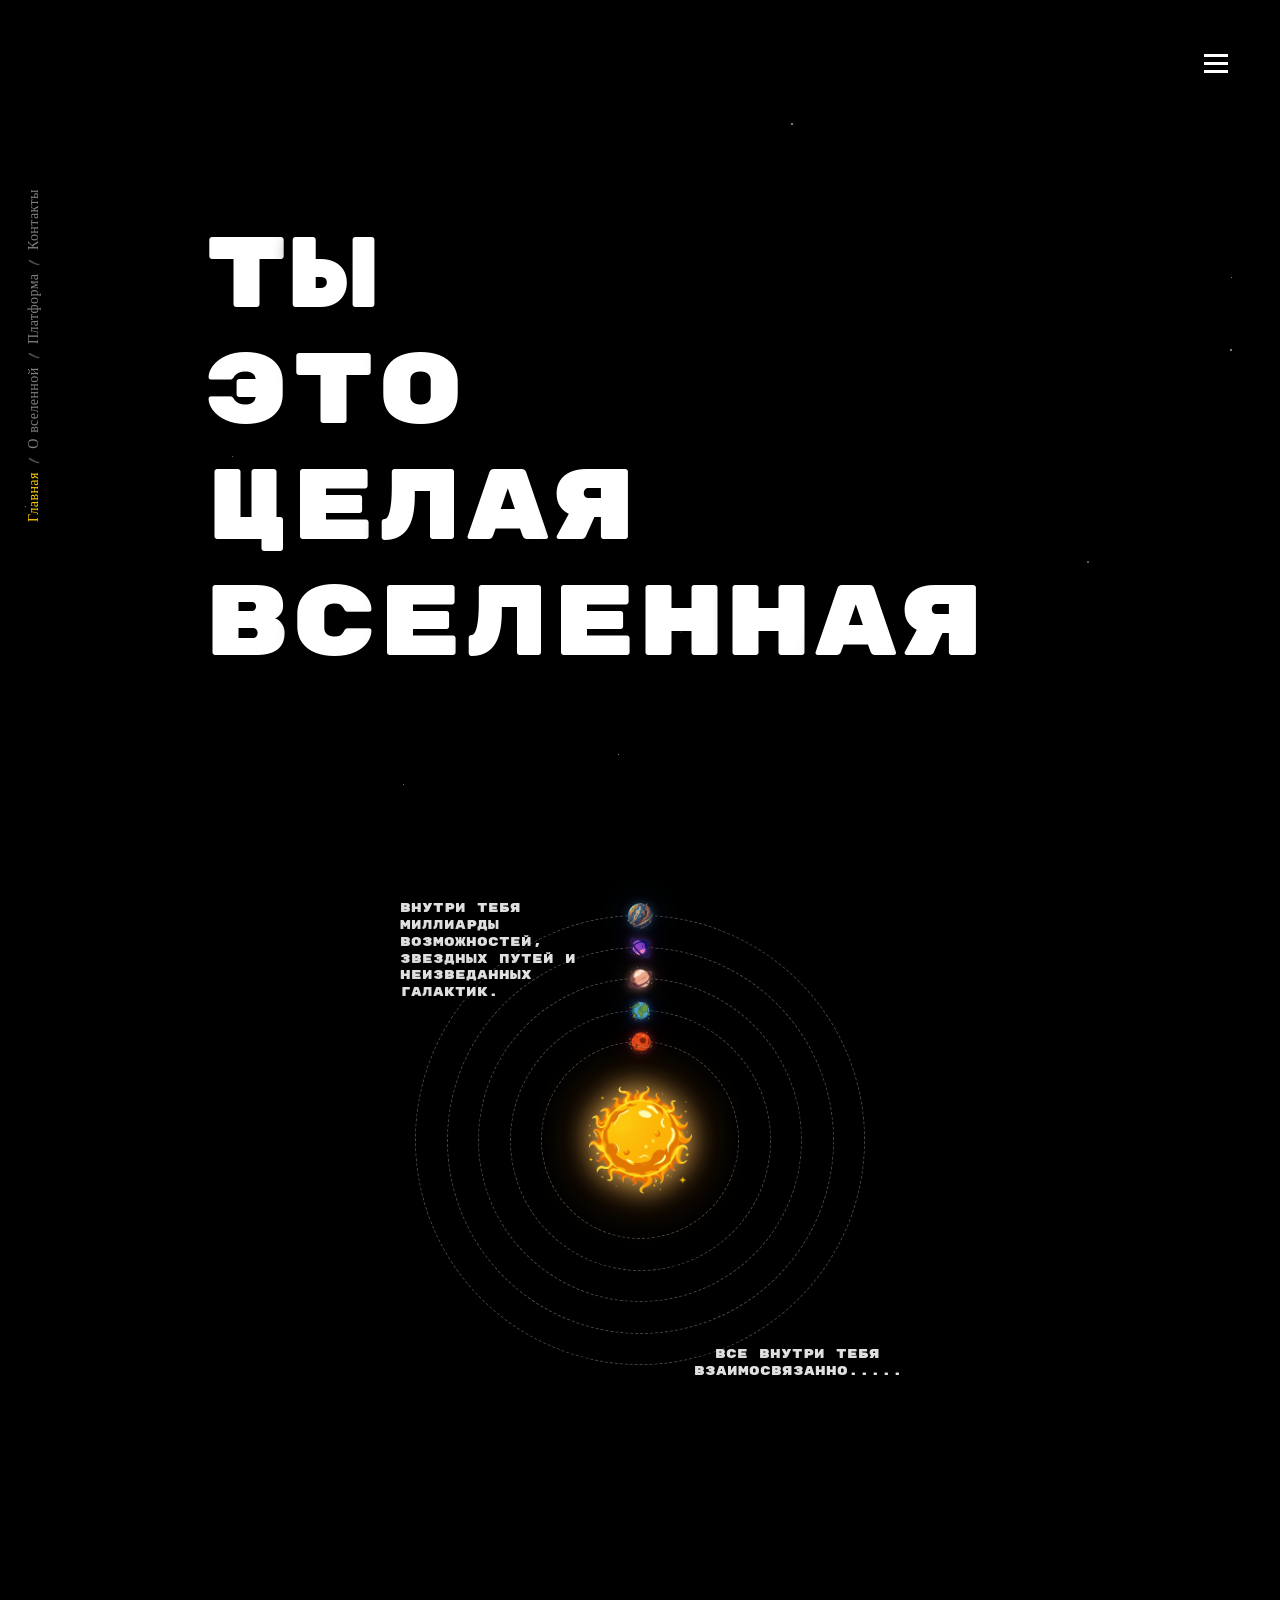
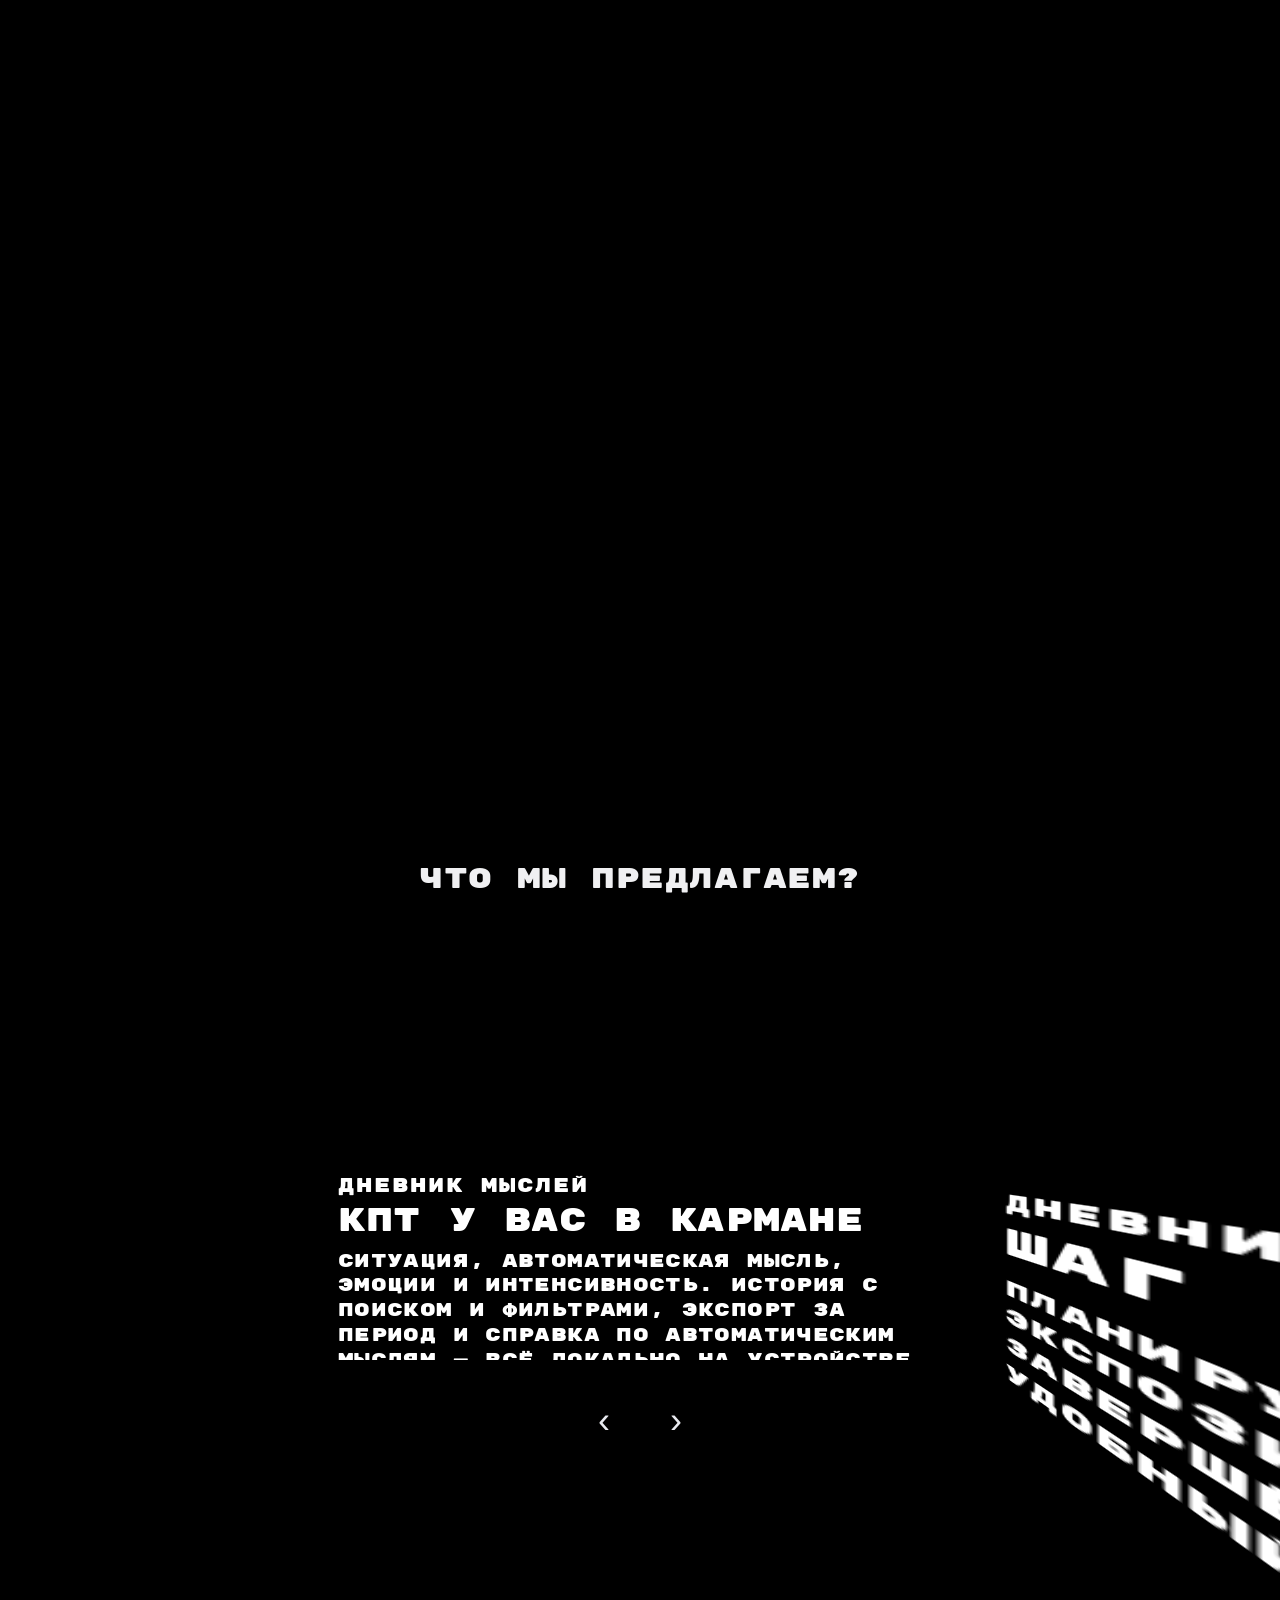
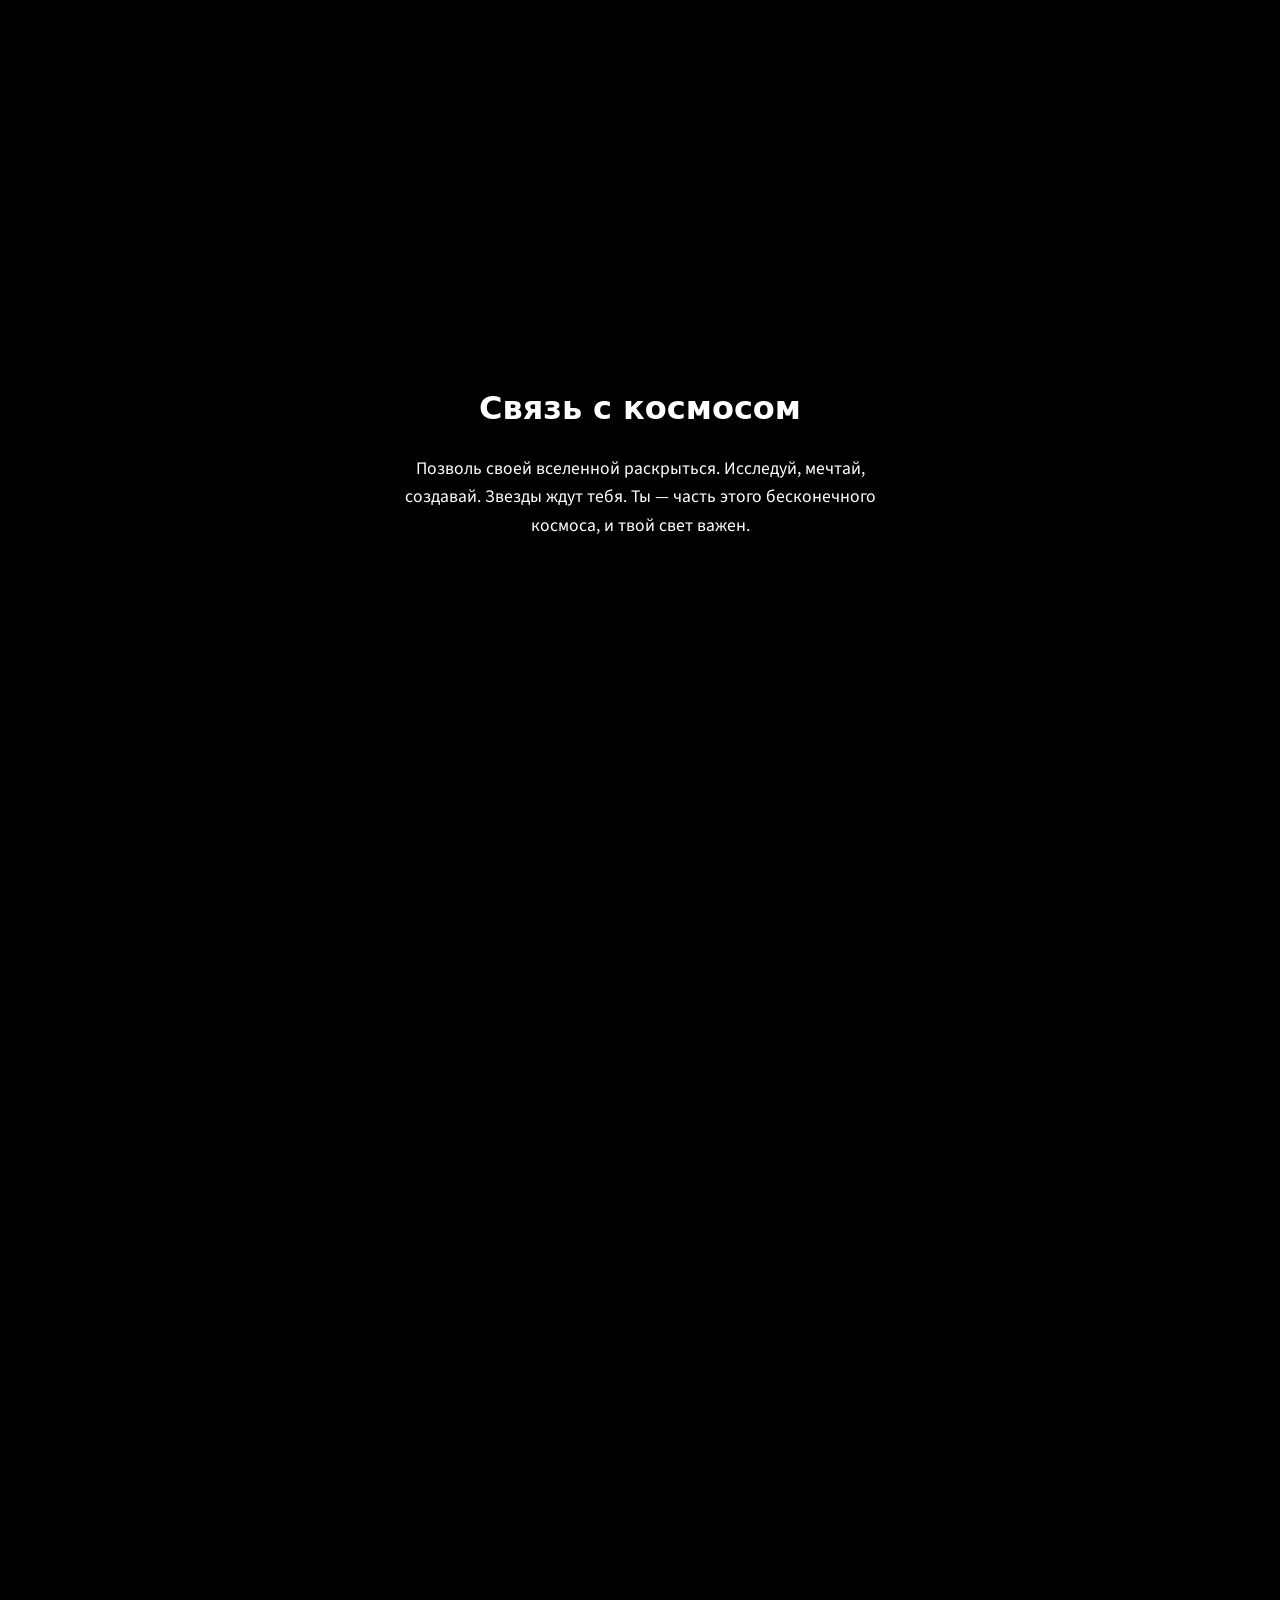
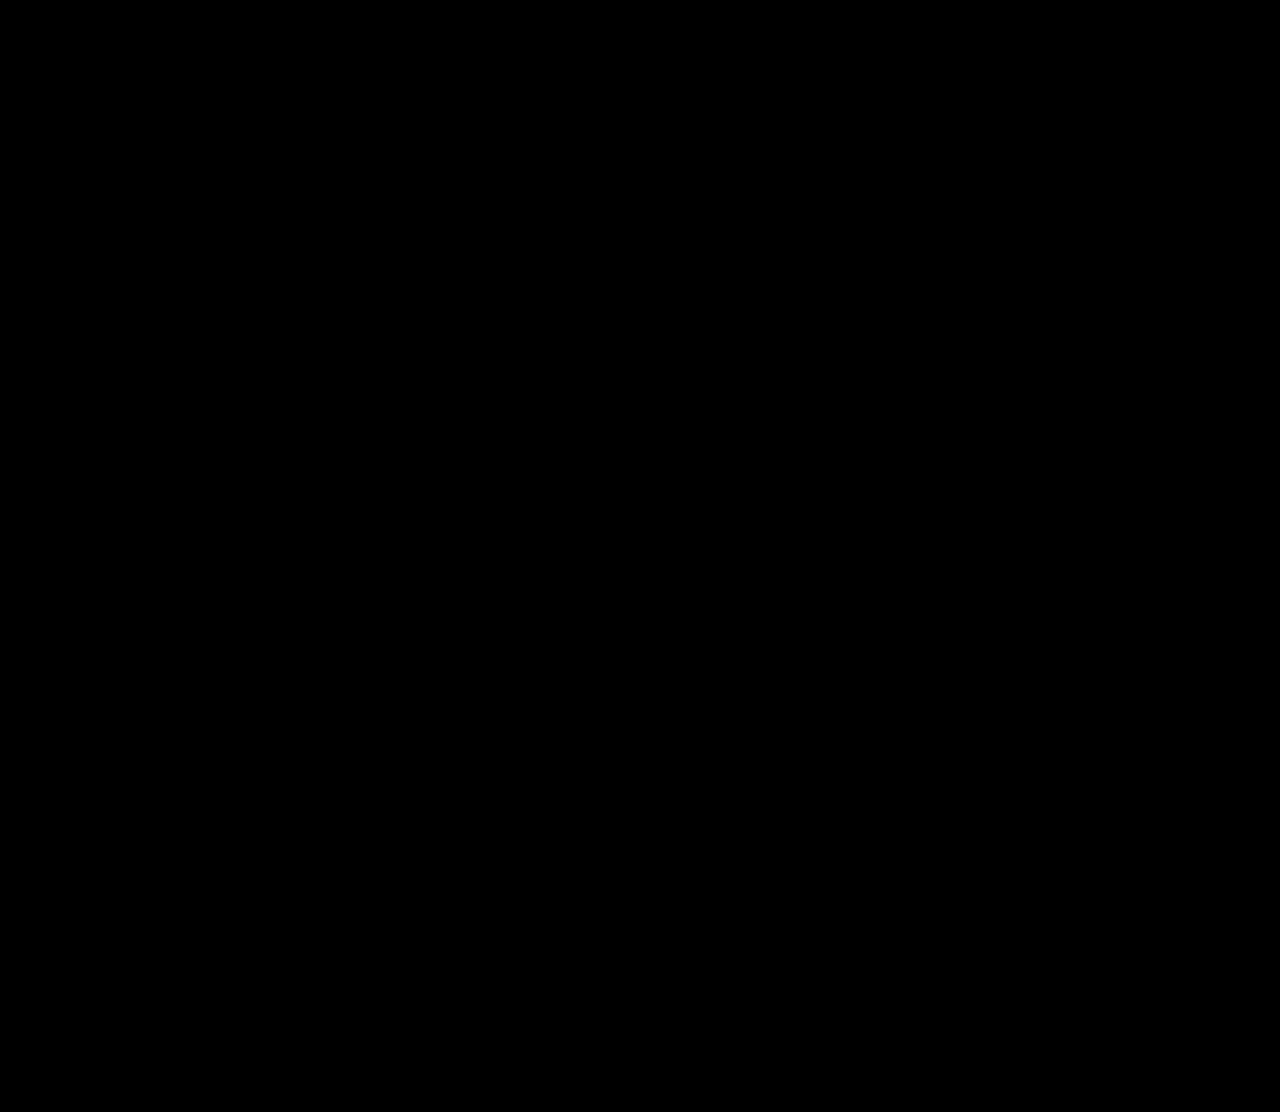
==== PWA/main.html @ fc517c6f "fix(platform): mobile 3D sides visible (fit-content + slide width); sw v226 Made-with: Cursor" ====
<!DOCTYPE html>
<html lang="ru">
<head>
    <meta charset="UTF-8">
    <meta name="viewport" content="width=device-width, initial-scale=1.0, viewport-fit=cover">
    <title>ты это целая вселенная | Dark Elegance Menu</title>
    <link rel="preconnect" href="https://fonts.googleapis.com">
    <link rel="preconnect" href="https://fonts.gstatic.com" crossorigin>
    <!-- Finger Paint — секции; Rubik Mono One — заголовки; Noto Sans — crawl; Source Sans Pro / Open Sans — текст -->
    <link href="https://fonts.googleapis.com/css2?family=Finger+Paint&family=Noto+Sans:wght@400;700&family=Open+Sans:wght@300;400;600;700&family=Rubik+Mono+One&family=Source+Sans+Pro:wght@400;600;700;900&display=swap" rel="stylesheet">
    <style>
        /* ---------- БАЗОВЫЙ СТИЛЬ (полностью сохранен из космической страницы) ---------- */
        :root {
            --matte-surface: #b8b8bc;
        }
        * {
            margin: 0;
            padding: 0;
            box-sizing: border-box;
        }

        html {
            overflow-x: hidden;
            width: 100%;
            max-width: 100%;
        }

        body {
            display: flex;
            flex-direction: column;
            flex-wrap: wrap;
            width: 100%;
            max-width: 100%;
            min-height: 100vh;
            min-height: 100dvh;
            background-color: black;
            overflow-x: hidden;
            position: relative;
            font-family: "Source Sans Pro", system-ui, -apple-system, "Segoe UI", Roboto, sans-serif;
        }

        /* Основной контент с прокруткой */
        .scroll-content {
            min-height: 300vh;
            position: relative;
            z-index: 5;
            max-width: 100%;
            overflow-x: hidden;
            overflow-x: clip;
        }

        /* Первый экран в потоке прокрутки (как блок с солнечной системой), не fixed — скроллится вместе со страницей */
        .hero {
            position: relative;
            width: 100%;
            max-width: 100%;
            height: 100vh;
            min-height: 100dvh;
            display: flex;
            align-items: stretch;
            justify-content: center;
            box-sizing: border-box;
            padding: 0;
            overflow-x: hidden;
            overflow-x: clip;
            overflow-y: visible;
        }

        .hero-inner {
            width: 100%;
            min-width: 0;
            max-width: min(100%, 1600px);
            margin-left: auto;
            margin-right: auto;
            height: 100%;
            display: flex;
            align-items: center;
            justify-content: flex-start;
            box-sizing: border-box;
            /* слева минимальный запас под меню; справа — от края экрана */
            padding: 0 min(2rem, 5vw) 0 clamp(4.75rem, 18vw, 11rem);
        }

        .text-container {
            position: relative;
            will-change: transform;
            width: 100%;
            max-width: min(100%, 980px);
            min-width: 0;
            display: flex;
            justify-content: flex-start;
        }

        /* Визуал как у .slide-3d__vga: градиент + белый текст с тенью; анимации .smoky-line / span::before|after не меняются */
        .hero-vga {
            position: relative;
            width: 100%;
            max-width: 100%;
            min-width: 0;
            box-sizing: border-box;
            /* только по высоте: больше воздуха сверху/снизу, ширина через padding-inline */
            padding-block: clamp(1.5rem, 4.5vw, 2.75rem);
            padding-inline: clamp(1rem, 3vw, 1.75rem);
            background: linear-gradient(to top, rgba(0, 0, 0, 0.5) 0%, rgba(0, 0, 0, 0.18) 55%, transparent 85%);
            border-radius: 6px;
            isolation: isolate;
            pointer-events: none;
        }

        .hero-vga .smoky-text {
            letter-spacing: 0.02em;
        }

        .hero-vga .smoky-text span {
            color: #ffffff;
            text-shadow: 0 2px 18px rgba(0, 0, 0, 0.95), 0 0 2px rgba(0, 0, 0, 0.9);
        }

        .smoky-text {
            --text-reveal-duration: 0.85s;
            --word-stagger: 0.2s;
            /* Шторы: 0.05s движение → 0.5s пауза → продолжение (кадры под сумму 1.35s: ~3.704% / ~40.741%) */
            --curtain-phase1: 0.05s;
            --curtain-pause: 0.5s;
            --curtain-phase3: 0.8s;
            --curtain-duration: calc(var(--curtain-phase1) + var(--curtain-pause) + var(--curtain-phase3));
            /* «ты»: старт штор так, что продолжение (после паузы) — после конца вертикали «вселенная». Следующие слова — с шагом --curtain-line-gap (меньше полного цикла → шторы могут накладываться). */
            --ty-curtain-delay: calc(3 * var(--word-stagger) + var(--text-reveal-duration) - var(--curtain-phase1) - var(--curtain-pause));
            --curtain-line-gap: 0.45s;
            font-family: "Rubik Mono One", ui-monospace, monospace;
            font-size: clamp(2rem, 9vw, 6.25rem);
            font-weight: 400;
            line-height: 1.1;
            text-align: left;
            color: transparent;
            backface-visibility: hidden;
            white-space: normal;
            opacity: 1;
            display: flex;
            flex-direction: column;
            align-items: flex-start;
            gap: 0.06em;
            overflow: visible;
        }

        @keyframes textRevealTopDown {
            from {
                clip-path: inset(0 0 100% 0);
                -webkit-clip-path: inset(0 0 100% 0);
            }
            to {
                clip-path: inset(0 0 0 0);
                -webkit-clip-path: inset(0 0 0 0);
            }
        }

        .smoky-line {
            display: block;
            text-align: left;
            white-space: nowrap;
            overflow: visible;
            clip-path: inset(0 0 100% 0);
            -webkit-clip-path: inset(0 0 100% 0);
            animation: textRevealTopDown var(--text-reveal-duration) cubic-bezier(0.45, 0.05, 0.25, 1) forwards;
            will-change: clip-path;
        }

        .smoky-line:nth-child(1) { animation-delay: calc(var(--word-stagger) * 0); }
        .smoky-line:nth-child(2) { animation-delay: calc(var(--word-stagger) * 1); }
        .smoky-line:nth-child(3) { animation-delay: calc(var(--word-stagger) * 2); }
        .smoky-line:nth-child(4) { animation-delay: calc(var(--word-stagger) * 3); }
        .smoky-line:nth-child(n+5) { animation-delay: calc(var(--word-stagger) * 4); }

        .smoky-text span {
            position: relative;
            display: inline-block;
            white-space: pre;
            will-change: transform, opacity, text-shadow;
            text-shadow: 0 0 0 white;
            overflow: visible;
        }

        .smoky-text.reveal-done,
        .smoky-text.reveal-done .smoky-line {
            clip-path: none !important;
            -webkit-clip-path: none !important;
            animation: none;
            will-change: auto;
        }

        .smoky-text.reveal-done {
            overflow: visible;
        }

        /* Как в примере: два чёрных слоя на букву, revealLeft / revealRight, по очереди на каждую букву */
        .smoky-text span::before,
        .smoky-text span::after {
            content: "";
            position: absolute;
            top: 0;
            height: 100%;
            width: 48%;
            background: #000;
            z-index: 2;
            pointer-events: none;
            animation-duration: var(--curtain-duration, 1.35s);
            /* плавнее: мягкий разгон без резкого «рывка» в конце */
            animation-timing-function: cubic-bezier(0.45, 0.05, 0.25, 1);
            animation-fill-mode: forwards;
            animation-delay: 0s;
        }

        .smoky-line:nth-child(1) span::before,
        .smoky-line:nth-child(1) span::after { animation-delay: var(--ty-curtain-delay); }
        .smoky-line:nth-child(2) span::before,
        .smoky-line:nth-child(2) span::after { animation-delay: calc(var(--ty-curtain-delay) + var(--curtain-line-gap)); }
        .smoky-line:nth-child(3) span::before,
        .smoky-line:nth-child(3) span::after { animation-delay: calc(var(--ty-curtain-delay) + 2 * var(--curtain-line-gap)); }
        .smoky-line:nth-child(4) span::before,
        .smoky-line:nth-child(4) span::after { animation-delay: calc(var(--ty-curtain-delay) + 3 * var(--curtain-line-gap)); }
        .smoky-line:nth-child(n+5) span::before,
        .smoky-line:nth-child(n+5) span::after { animation-delay: calc(var(--ty-curtain-delay) + 4 * var(--curtain-line-gap)); }

        .smoky-text span::before {
            left: 0;
            animation-name: revealLeft;
        }

        .smoky-text span::after {
            right: 0;
            animation-name: revealRight;
        }

        @keyframes revealLeft {
            0% { width: 48%; }
            3.704% { width: 48%; }
            40.741% { width: 48%; }
            100% { width: 0%; }
        }

        @keyframes revealRight {
            0% { width: 48%; }
            3.704% { width: 48%; }
            40.741% { width: 48%; }
            100% { width: 0%; }
        }

        @media (prefers-reduced-motion: reduce) {
            .smoky-text .smoky-line {
                animation: none;
                clip-path: inset(0 0 0 0);
                -webkit-clip-path: inset(0 0 0 0);
            }
            .smoky-text span::before,
            .smoky-text span::after {
                animation: none;
                width: 0;
                opacity: 0;
            }
        }

        @media (max-width: 768px) {
            .hero {
                height: 100dvh;
                min-height: 100dvh;
                max-height: 100dvh;
            }
            .hero-inner {
                align-items: stretch;
                justify-content: flex-start;
                padding-left: max(clamp(3rem, 14vw, 5.5rem), env(safe-area-inset-left, 0px));
                padding-right: max(min(1rem, 4vw), env(safe-area-inset-right, 0px));
                padding-top: max(0.75rem, env(safe-area-inset-top, 0px));
                padding-bottom: max(0.75rem, env(safe-area-inset-bottom, 0px));
            }
            .text-container {
                justify-content: flex-start;
                align-items: flex-start;
                align-self: stretch;
                width: 100%;
                max-width: 100%;
                min-height: 0;
                flex: 1;
                height: 100%;
            }
            .smoky-text {
                align-items: flex-start;
                text-align: left;
                width: 100%;
                max-width: 100%;
                min-width: 0;
                height: 100%;
                min-height: 0;
                justify-content: space-between;
                box-sizing: border-box;
                /* min(...): самая длинная строка nowrap («вселенная») не шире окна с учётом отступов */
                font-size: min(clamp(2.15rem, 11vw, 4.35rem), calc((100vw - 6rem) / 9));
                line-height: 1.4;
                gap: 0.2em;
                padding-top: 0.22em;
                padding-bottom: 0.22em;
            }
            .hero-vga {
                padding-block: clamp(2rem, 6vw, 3.25rem);
                padding-inline: clamp(0.6rem, 2.8vw, 1rem);
                min-height: min(52vh, 28rem);
                border-radius: 8px;
            }
            .hero-vga .smoky-text {
                line-height: 1.82;
                gap: 0.44em;
                padding-top: 0.52em;
                padding-bottom: 0.52em;
            }
            .smoky-line {
                text-align: left;
                width: auto;
                max-width: 100%;
            }
        }

        /* ---------- Адаптация по размеру экрана (ширина / высота / safe-area) ---------- */
        @media (max-width: 480px) {
            .hero-inner {
                padding-left: max(clamp(2.75rem, 11vw, 4.25rem), env(safe-area-inset-left, 0px));
                padding-right: max(min(0.75rem, 3vw), env(safe-area-inset-right, 0px));
            }
            .smoky-text {
                font-size: min(clamp(2rem, 12vw, 4.1rem), calc((100vw - 5.5rem) / 9));
                line-height: 1.45;
                gap: 0.22em;
                padding-top: 0.25em;
                padding-bottom: 0.25em;
            }
            .hero-vga {
                padding-block: clamp(2.15rem, 6.5vw, 3.5rem);
                padding-inline: clamp(0.5rem, 2.5vw, 0.9rem);
                min-height: min(54vh, 30rem);
            }
            .hero-vga .smoky-text {
                line-height: 1.92;
                gap: 0.5em;
                padding-top: 0.58em;
                padding-bottom: 0.58em;
            }
            .about-credits-viewport {
                margin-top: clamp(0.75rem, 3vw, 1.5rem);
            }
            .about-starwars-titles {
                width: min(9em, calc(100% - 1.5rem)) !important;
                max-width: min(9em, 100%) !important;
                height: min(50em, 72vh) !important;
                left: 50% !important;
                margin-left: 0 !important;
                transform: translateX(-50%) perspective(300px) rotateX(25deg) !important;
                -webkit-transform: translateX(-50%) perspective(300px) rotateX(25deg) !important;
                font-size: clamp(660%, 19vw, 900%) !important;
            }
            .about-starwars-titlecontent {
                font-size: clamp(2.75rem, 12.5vw, 3.5rem);
                line-height: 1.5;
                padding-left: clamp(0.35rem, 2.5vw, 0.65rem);
                padding-right: clamp(0.35rem, 2.5vw, 0.65rem);
            }
            section {
                padding: clamp(1rem, 4vw, 2rem);
                padding-left: max(clamp(1rem, 4vw, 2rem), env(safe-area-inset-left, 0px));
                padding-right: max(clamp(1rem, 4vw, 2rem), env(safe-area-inset-right, 0px));
                min-height: min(100dvh, 100vh);
            }
            section#contact > div {
                padding: clamp(1.15rem, 3.5vw, 2rem);
                max-width: min(100%, 100vw);
            }
            section h2 {
                font-size: clamp(1.35rem, 5vw, 2rem);
            }
            section p {
                font-size: clamp(0.95rem, 3.5vw, 1.1rem);
            }
        }

        @media (min-width: 481px) and (max-width: 900px) {
            .hero-inner {
                padding-left: clamp(4rem, 14vw, 8rem);
                padding-right: max(min(1.25rem, 3vw), env(safe-area-inset-right, 0px));
            }
            section {
                padding-left: max(2rem, env(safe-area-inset-left, 0px));
                padding-right: max(2rem, env(safe-area-inset-right, 0px));
            }
        }

        @media (max-height: 520px) and (orientation: landscape) {
            .hero {
                height: min(100dvh, 100vh);
                min-height: min(100dvh, 100vh);
            }
            .hero-inner {
                padding-top: env(safe-area-inset-top, 0px);
                align-items: stretch;
                justify-content: flex-start;
            }
            .smoky-text {
                font-size: min(clamp(1.35rem, 6.5vh, 3.1rem), calc((100vw - 6rem) / 9));
                line-height: 1.38;
                gap: 0.16em;
            }
            .hero-vga .smoky-text {
                line-height: 1.62;
                gap: 0.32em;
            }
            .about-credits-viewport {
                min-height: min(100dvh, 100vh);
                height: min(100dvh, 100vh);
            }
        }

        @media (min-width: 1400px) {
            .scroll-content {
                max-width: 1600px;
                margin-left: auto;
                margin-right: auto;
            }
            .hero-inner {
                padding-left: clamp(6rem, 10vw, 12rem);
            }
        }

        /* Три слоя звезд */
        .stars-layer {
            position: fixed;
            top: 0;
            left: 0;
            width: 100%;
            height: 100%;
            pointer-events: none;
            overflow: hidden;
            contain: paint;
        }

        .stars-layer-back { z-index: 1; }
        .stars-layer-middle { z-index: 2; }
        .stars-layer-front { z-index: 3; }

        .stars-scroll-container {
            position: relative;
            width: 100%;
            height: 100%;
        }

        .star {
            position: absolute;
            background-color: white;
            border-radius: 50%;
            opacity: 0;
            transition: opacity 0.5s ease-in-out;
            will-change: transform;
        }

        .star.visible { opacity: 0.6; }
        .star.pulsing {
            animation: twinkle var(--duration) ease-in-out infinite;
            animation-delay: var(--delay);
        }

        @keyframes twinkle {
            0% { opacity: 0.3; transform: scale(1); }
            50% { opacity: var(--peak-opacity); transform: scale(var(--scale)); }
            100% { opacity: 0.3; transform: scale(1); }
        }

        .empty-space { height: 200vh; width: 100%; }

        /* Секции контента */
        section {
            min-height: 100vh;
            display: flex;
            align-items: center;
            justify-content: center;
            color: white;
            text-align: center;
            padding: 2rem;
            z-index: 10;
            position: relative;
        }
        /* Карточка «Контакты» */
        section#contact > div {
            background: rgba(0,0,0,0.6);
            backdrop-filter: blur(10px);
            padding: 2.5rem;
            border-radius: 20px;
            max-width: 600px;
        }
        section h2 {
            font-family: "Finger Paint", cursive, system-ui;
            margin-bottom: 1.5rem;
            font-size: 2rem;
        }
        section p {
            line-height: 1.6;
            font-size: 1.1rem;
        }

        /* ---------- Платформа: 3D-карусель «Что мы предлагаем?» ---------- */
        #platform {
            min-height: min(100vh, 920px);
            padding: clamp(1.5rem, 4vw, 3rem) 1rem clamp(2.5rem, 6vw, 4rem);
            background: transparent;
            color: #e8e8ea;
            position: relative;
            z-index: 10;
        }

        #platform .platform-section__inner {
            width: 100%;
            max-width: 960px;
            margin: 0 auto;
            display: flex;
            flex-direction: column;
            align-items: center;
            gap: 0.75rem;
        }

        #platform .platform-section__title {
            font-family: "Rubik Mono One", ui-monospace, monospace;
            font-size: clamp(1rem, 3.2vw, 1.75rem);
            font-weight: 400;
            line-height: 1.2;
            letter-spacing: 0.02em;
            color: #f0f0f2;
            margin: 0;
            text-align: center;
            text-shadow: 0 1px 14px rgba(0, 0, 0, 0.9), 0 0 2px rgba(0, 0, 0, 0.95);
        }

        .wrapper-3d-root {
            position: relative;
            width: 100%;
            max-width: 720px;
            display: flex;
            flex-direction: column;
            align-items: stretch;
            touch-action: pan-y;
        }

        .carousel-3d-controls {
            flex-shrink: 0;
            display: flex;
            flex-direction: row;
            align-items: center;
            justify-content: center;
            gap: clamp(1.5rem, 5vw, 2.75rem);
            padding: 0.65rem 0 0.15rem;
        }

        .carousel-3d-nav {
            appearance: none;
            border: none;
            background: transparent;
            color: #e8eaef;
            font-size: clamp(1.75rem, 5vw, 2.25rem);
            font-weight: 300;
            line-height: 1;
            cursor: pointer;
            padding: 0.25rem 0.5rem;
            margin: 0;
            -webkit-tap-highlight-color: transparent;
            transition: color 0.2s ease, opacity 0.2s ease, transform 0.12s ease;
            text-shadow: 0 1px 10px rgba(0, 0, 0, 0.65);
        }

        .carousel-3d-nav:hover {
            color: #ffffff;
            opacity: 0.95;
        }

        .carousel-3d-nav:focus-visible {
            outline: 2px solid rgba(120, 180, 255, 0.85);
            outline-offset: 3px;
            border-radius: 2px;
        }

        .carousel-3d-nav:active {
            transform: scale(0.94);
        }

        /* Ширина блока = только центральная колонка: боковые right:100% / left:100% примыкают к ней без зазора */
        .wrapper-3d-inner {
            position: relative;
            width: fit-content;
            max-width: 100%;
            height: min(58vh, 480px);
            min-height: 280px;
            margin: 0 auto;
            perspective: 250px;
            transform-style: preserve-3d;
            touch-action: pan-y;
        }

        .carousel-3d-wrapper {
            overflow: hidden;
            width: min(60vw, 660px);
            height: 100%;
            backface-visibility: hidden;
        }

        .carousel-3d-center {
            position: relative;
        }

        .carousel-3d-left {
            position: absolute;
            transform-origin: right center;
            transform: rotateY(100deg) translateZ(0);
            top: 0;
            bottom: 0;
            right: 100%;
            margin-right: 0;
        }

        .carousel-3d-right {
            position: absolute;
            transform-origin: left center;
            transform: rotateY(-100deg) translateZ(0);
            top: 0;
            bottom: 0;
            left: 100%;
            margin-left: 0;
        }

        .carousel-3d-track {
            display: flex;
            flex-direction: row;
            width: 100%;
            height: 100%;
            transition: transform 0.45s ease-out;
            will-change: transform;
        }

        .slide-3d {
            flex-shrink: 0;
            width: 100%;
            height: 100%;
            position: relative;
            background: transparent;
            isolation: isolate;
        }

        .slide-3d__vga {
            position: absolute;
            inset: 0;
            z-index: 1;
            display: flex;
            flex-direction: column;
            justify-content: flex-end;
            padding: clamp(1rem, 3vw, 1.75rem);
            background: linear-gradient(to top, rgba(0, 0, 0, 0.5) 0%, rgba(0, 0, 0, 0.18) 55%, transparent 85%);
            font-family: "Rubik Mono One", ui-monospace, monospace;
            font-weight: 400;
            text-align: left;
            pointer-events: none;
            overflow-wrap: anywhere;
            word-break: break-word;
        }

        .slide-3d__vga-k {
            font-size: clamp(0.9rem, 2.4vw, 1.2rem);
            letter-spacing: 0.1em;
            text-transform: uppercase;
            color: #ffffff;
            line-height: 1.15;
            text-shadow: 0 2px 16px rgba(0, 0, 0, 0.95), 0 0 2px rgba(0, 0, 0, 0.9);
        }

        .slide-3d__vga-t {
            margin-top: 0.45rem;
            font-size: clamp(1.15rem, 3.5vw, 2rem);
            line-height: 1.12;
            letter-spacing: 0.02em;
            color: #ffffff;
            text-shadow: 0 2px 18px rgba(0, 0, 0, 0.95), 0 0 2px rgba(0, 0, 0, 0.9);
        }

        .slide-3d__vga-d {
            margin-top: 0.6rem;
            font-size: clamp(0.85rem, 2.2vw, 1.15rem);
            line-height: 1.35;
            letter-spacing: 0.02em;
            color: #ffffff;
            font-weight: 400;
            text-shadow: 0 2px 14px rgba(0, 0, 0, 0.92), 0 0 2px rgba(0, 0, 0, 0.95);
            max-height: 6em;
            overflow: hidden;
        }

        @media only screen and (min-width: 1600px) {
            .carousel-3d-left {
                transform: rotateY(120deg) translateZ(0);
            }
            .carousel-3d-right {
                transform: rotateY(-120deg) translateZ(0);
            }
        }

        @media (max-width: 768px) {
            #platform {
                min-height: auto;
                padding-left: max(1rem, env(safe-area-inset-left, 0px));
                padding-right: max(1rem, env(safe-area-inset-right, 0px));
                padding-bottom: max(1.25rem, env(safe-area-inset-bottom, 0px));
            }

            #platform .platform-section__title {
                font-size: clamp(0.9rem, 4.2vw, 1.4rem);
                padding: 0 0.35rem;
            }

            /* Не растягивать inner на 100% ширины: иначе боковые колонки (right:100% / left:100%) уезжают за край экрана и не видны */
            .wrapper-3d-inner {
                perspective: 220px;
                width: fit-content;
                max-width: 100%;
                margin-left: auto;
                margin-right: auto;
                min-height: 260px;
            }

            .carousel-3d-left {
                transform: rotateY(92deg) translateZ(0);
            }

            .carousel-3d-right {
                transform: rotateY(-92deg) translateZ(0);
            }

            .carousel-3d-wrapper {
                width: min(72vw, 400px);
                max-width: 100%;
            }

            .wrapper-3d-root {
                width: 100%;
                max-width: none;
                touch-action: pan-y;
            }

            .carousel-3d-nav {
                font-size: clamp(1.5rem, 5.5vw, 2rem);
            }

            .slide-3d__vga {
                justify-content: center;
                padding: 1rem max(0.75rem, env(safe-area-inset-left, 0px)) 1.25rem;
            }

            .slide-3d__vga-k {
                font-size: clamp(0.75rem, 3.2vw, 1rem);
            }

            .slide-3d__vga-t {
                font-size: clamp(0.95rem, 4vw, 1.35rem);
            }

            .slide-3d__vga-d {
                font-size: clamp(0.78rem, 2.8vw, 0.95rem);
                line-height: 1.4;
                max-height: none;
                overflow: visible;
            }
        }

        @media (max-width: 480px) {
            .wrapper-3d-inner {
                height: min(52vh, 420px);
                min-height: 220px;
            }
        }

        /* Полноэкранный выход crawl из карточки */
        #about {
            overflow-x: visible;
            padding: 0;
            align-items: stretch;
            justify-content: flex-start;
        }

        #about .about-inner {
            overflow-x: visible;
            width: 100%;
            max-width: 100%;
            margin: 0;
            display: flex;
            flex-direction: column;
            align-items: stretch;
            background: transparent;
            backdrop-filter: none;
            padding: 0;
            border-radius: 0;
        }

        #about .about-inner > div {
            background: transparent;
            backdrop-filter: none;
            padding: 0;
            border-radius: 0;
            max-width: none;
        }

        /* Титры: стиль Star Wars (CSS3 perspective + rotateX), по мотивам классической демонстрации */
        /* Full-bleed: на всю ширину окна, не только колонку scroll-content — титры по центру экрана */
        .about-credits-viewport {
            --crawl-delay: 7s;
            position: relative;
            width: 100vw;
            max-width: 100vw;
            margin-left: calc(50% - 50vw);
            margin-right: calc(50% - 50vw);
            left: auto;
            transform: none;
            background: transparent;
            height: 100vh;
            height: 100dvh;
            min-height: 100svh;
            overflow: hidden;
            clip-path: inset(0);
            margin-top: 2rem;
            margin-bottom: 0;
            box-sizing: border-box;
            z-index: 1;
        }

        .about-crawl-start {
            position: absolute;
            z-index: 4;
            left: 50%;
            transform: translateX(-50%);
            width: min(15em, 88vw);
            font-size: clamp(110%, 3.8vw, 200%);
            font-weight: 400;
            margin: 0;
            padding: 0 0.5rem;
            top: 22%;
            color: #6eefff;
            text-align: center;
            opacity: 0;
            pointer-events: none;
        }

        .about-credits-viewport.about-credits-anim--active .about-crawl-start {
            animation: aboutCrawlIntro 2.2s ease-out forwards;
        }

        @keyframes aboutCrawlIntro {
            0% { opacity: 1; }
            88% { opacity: 1; }
            100% { opacity: 0; }
        }

        .about-starwars-logo {
            position: absolute;
            z-index: 3;
            left: 50%;
            top: 22%;
            width: 2.6em;
            margin-left: -1.3em;
            font-size: clamp(2.2rem, 12vw, 5.5rem);
            text-align: center;
            line-height: 0.8em;
            letter-spacing: -0.05em;
            color: #000;
            text-shadow:
                -2px -2px 0 #ff6,
                2px -2px 0 #ff6,
                -2px 2px 0 #ff6,
                2px 2px 0 #ff6;
            opacity: 0;
            pointer-events: none;
        }

        .about-credits-viewport.about-credits-anim--active .about-starwars-logo {
            animation: aboutCrawlLogo 5s ease-out 2.2s forwards;
        }

        @keyframes aboutCrawlLogo {
            0% { transform: scale(1); opacity: 1; }
            50% { opacity: 1; }
            100% { transform: scale(0.1); opacity: 0; }
        }

        .about-credits-plane {
            position: absolute;
            left: 0;
            top: 0;
            right: 0;
            bottom: 0;
            width: 100%;
            max-width: none;
            height: 100%;
            padding: 0;
            background: transparent;
            box-sizing: border-box;
            overflow: hidden;
            z-index: 1;
        }

        .about-starwars-titles {
            position: absolute;
            width: min(10em, calc(100% - 2.5rem));
            max-width: min(10em, 100%);
            height: 50em;
            bottom: 0;
            left: 50%;
            margin-left: 0;
            font-size: clamp(800%, 18vw, 1150%);
            font-family: "Noto Sans", system-ui, sans-serif;
            font-weight: 700;
            text-align: justify;
            color: #ff6;
            overflow: hidden;
            transform-origin: center bottom;
            transform: translateX(-50%) perspective(300px) rotateX(25deg);
            -webkit-transform-origin: center bottom;
            -webkit-transform: translateX(-50%) perspective(300px) rotateX(25deg);
        }

        .about-starwars-titles::after {
            position: absolute;
            content: "";
            left: 0;
            right: 0;
            top: 0;
            bottom: 40%;
            background-image: linear-gradient(to bottom, rgba(0, 0, 0, 1) 0%, rgba(0, 0, 0, 0.82) 38%, transparent 100%);
            pointer-events: none;
            z-index: 2;
        }

        .about-starwars-titlecontent {
            position: absolute;
            left: 0;
            right: 0;
            top: 100%;
            max-width: 100%;
            box-sizing: border-box;
            padding-left: clamp(0.4em, 1.2vw, 0.75em);
            padding-right: clamp(0.4em, 1.2vw, 0.75em);
            color: #F3BD25;
        }

        .about-credits-viewport.about-credits-anim--active .about-starwars-titlecontent {
            animation: aboutStarwarsCrawl var(--about-crawl-dur, 700s) linear var(--crawl-delay, 7s) infinite;
        }

        .about-starwars-titlecontent p {
            text-align: justify;
            margin: 0.8em 0;
        }

        .about-starwars-titlecontent .center {
            text-align: center;
        }

        .about-starwars-titlecontent .about-crawl-ep,
        .about-starwars-titlecontent .about-crawl-head,
        .about-starwars-titlecontent .about-crawl-sub {
            text-align: center;
        }

        .about-starwars-titlecontent .about-crawl-head {
            font-size: 1.12em;
            margin-bottom: 1rem;
        }

        .about-starwars-titlecontent .about-crawl-sub {
            letter-spacing: 0.05em;
            margin-top: 1.15em;
            margin-bottom: 0.35em;
        }

        @keyframes aboutStarwarsCrawl {
            0% { top: 100%; }
            100% { top: -280%; }
        }

        @media (prefers-reduced-motion: reduce) {
            .about-crawl-start,
            .about-starwars-logo {
                animation: none !important;
                opacity: 0 !important;
            }
            .about-starwars-titles {
                transform: none;
                height: auto;
                min-height: min(70vh, 560px);
                max-height: min(85vh, 720px);
                position: relative;
                left: auto;
                margin: 1rem auto;
                bottom: auto;
                font-size: 3rem;
                width: min(100%, 26rem);
            }
            .about-starwars-titles::after {
                display: none;
            }
            .about-starwars-titlecontent {
                position: relative;
                top: auto !important;
                animation: none !important;
                max-height: min(70vh, 560px);
                overflow-y: auto;
                padding: 0 0.5rem 1rem;
            }
            .about-credits-viewport {
                width: 100vw;
                max-width: 100vw;
                margin-left: calc(50% - 50vw);
                margin-right: calc(50% - 50vw);
                left: auto;
                transform: none;
                height: auto;
                min-height: min(85vh, 720px);
                overflow: visible;
                clip-path: none;
            }
        }

        /* Солнечная система: сцена 480×480, масштаб под весь доступный экран */
        .about-solar-system-outer {
            --solar-scale: min(2.15, max(0.42, min(100vw, 100dvh, 100vh) / 480px));
            width: 100%;
            max-width: 100vw;
            box-sizing: border-box;
            display: flex;
            justify-content: center;
            align-items: center;
            padding: clamp(0.75rem, 2.5vw, 1.75rem) max(0.5rem, env(safe-area-inset-right, 0px)) clamp(0.5rem, 2vw, 1.25rem) max(0.5rem, env(safe-area-inset-left, 0px));
            min-height: calc(480px * var(--solar-scale));
        }

        .about-solar-system {
            --about-sun-size: clamp(72px, 22.5vw, 108px);
            position: relative;
            width: 480px;
            height: 480px;
            flex-shrink: 0;
            margin: 0;
            transform: scale(var(--solar-scale));
            transform-origin: center center;
        }

        .about-solar-caption {
            position: absolute;
            z-index: 20;
            font-family: "Rubik Mono One", ui-monospace, monospace;
            font-size: clamp(0.5rem, 1.65vw + 0.2rem, 0.78rem);
            font-weight: 400;
            line-height: 1.35;
            color: rgba(255, 255, 255, 0.88);
            text-shadow: 0 0 12px rgba(0, 0, 0, 0.75);
            pointer-events: none;
            margin: 0;
        }

        .about-solar-caption--tl {
            top: 0;
            left: 0;
            max-width: min(48%, 14.5rem);
            text-align: left;
            padding-right: 0.35rem;
        }

        .about-solar-caption--br {
            bottom: 0;
            right: 0;
            max-width: min(46%, 12rem);
            text-align: right;
            padding-left: 0.35rem;
        }

        .about-sun {
            position: absolute;
            width: var(--about-sun-size);
            height: var(--about-sun-size);
            object-fit: contain;
            object-position: center;
            display: block;
            pointer-events: none;
            filter: drop-shadow(0 0 14px rgba(255, 200, 100, 0.55)) drop-shadow(0 0 28px rgba(255, 160, 60, 0.3));
        }

        /* Нижний слой (SUN2.png): вращение + плавное «дыхание» −10%; translate/rotate/scale раздельно */
        .about-sun--spin {
            top: 50%;
            left: 50%;
            z-index: 6;
            translate: -50% -50%;
            transform-origin: center center;
            animation:
                about-sun-rotate 22s linear infinite,
                about-sun-breathe 8s ease-in-out infinite;
        }

        .about-sun--static {
            top: 50%;
            left: 50%;
            z-index: 8;
            transform: translate(-50%, -50%);
        }

        @keyframes about-sun-rotate {
            from { rotate: 0deg; }
            to { rotate: 360deg; }
        }

        @keyframes about-sun-breathe {
            0%, 100% { scale: 1; }
            50% { scale: 0.9; }
        }

        .about-orbit {
            position: absolute;
            top: 50%;
            left: 50%;
            border: 1px dashed rgba(255, 255, 255, 0.28);
            border-radius: 50%;
            box-sizing: border-box;
            animation: about-orbit-spin linear infinite;
            transform-origin: center center;
        }

        .about-planet {
            position: absolute;
            top: 0;
            left: 50%;
            margin: 0 0 0 0;
            object-fit: contain;
            object-position: center;
            display: block;
            pointer-events: none;
        }

        /* Орбиты ×1.5: r 99→130.5→162→193.5→225 px (шаг 31.5); pl1…pl5 — цветное свечение */
        .about-orbit--1 { width: 198px; height: 198px; margin: -99px 0 0 -99px; animation-duration: 14s; z-index: 5; }
        .about-orbit--1 .about-planet {
            width: 27px; height: 27px; margin: -13.5px 0 0 -13.5px;
            filter: drop-shadow(0 0 4px rgba(220, 60, 70, 0.55)) drop-shadow(0 0 12px rgba(180, 40, 55, 0.3));
        }

        .about-orbit--2 { width: 261px; height: 261px; margin: -130.5px 0 0 -130.5px; animation-duration: 22s; animation-direction: reverse; z-index: 4; }
        .about-orbit--2 .about-planet {
            width: 24px; height: 24px; margin: -12px 0 0 -12px;
            filter: drop-shadow(0 0 4px rgba(70, 130, 255, 0.5)) drop-shadow(0 0 12px rgba(40, 100, 220, 0.28));
        }

        .about-orbit--3 { width: 324px; height: 324px; margin: -162px 0 0 -162px; animation-duration: 32s; z-index: 3; }
        .about-orbit--3 .about-planet {
            width: 30px; height: 30px; margin: -15px 0 0 -15px;
            filter: drop-shadow(0 0 4px rgba(228, 168, 148, 0.55)) drop-shadow(0 0 12px rgba(200, 130, 115, 0.28));
        }

        .about-orbit--4 { width: 387px; height: 387px; margin: -193.5px 0 0 -193.5px; animation-duration: 44s; animation-direction: reverse; z-index: 2; }
        .about-orbit--4 .about-planet {
            width: 24px; height: 24px; margin: -12px 0 0 -12px;
            filter: drop-shadow(0 0 4px rgba(160, 90, 220, 0.5)) drop-shadow(0 0 12px rgba(120, 60, 180, 0.28));
        }

        .about-orbit--5 { width: 450px; height: 450px; margin: -225px 0 0 -225px; animation-duration: 62s; z-index: 1; }
        .about-orbit--5 .about-planet {
            width: 27px; height: 27px; margin: -13.5px 0 0 -13.5px;
            filter: drop-shadow(0 0 4px rgba(45, 95, 145, 0.55)) drop-shadow(0 0 14px rgba(30, 70, 120, 0.35));
        }

        @keyframes about-orbit-spin {
            from { transform: rotate(0deg); }
            to { transform: rotate(360deg); }
        }

        @media (prefers-reduced-motion: reduce) {
            .about-orbit {
                animation: none;
            }
            .about-sun--spin {
                animation: none;
                translate: -50% -50%;
                rotate: 0deg;
                scale: 1;
            }
        }

        /* ==================== ВЕРТИКАЛЬНОЕ МЕНЮ (ПОВЕРНУТОЕ) ПО ЦЕНТРУ ЛЕВОГО КРАЯ ==================== */
        .vertical {
            position: fixed;
            left: max(2rem, env(safe-area-inset-left, 0px));
            top: 58%;
            transform: translateY(-50%) rotate(-90deg);
            transform-origin: left center;
            z-index: 100;
            pointer-events: auto;
            font-family: 'Segoe UI', 'Finger Paint', cursive;
            opacity: 0;
            transition: opacity 0.8s ease;
        }

        .vertical ul {
            display: flex;
            list-style: none;
            margin: 0;
            padding: 0;
            gap: 0;
        }

        .vertical li {
            display: inline-block;
        }

        .vertical a {
            font-size: 14px;
            letter-spacing: 0.025rem;
            color: rgba(255, 255, 255, 0.5);
            text-decoration: none;
            display: inline-block;
            transition: all 0.25s ease;
        }

        .vertical a:hover {
            color: #fc0;
        }

        .vertical a.active {
            color: #fc0;
        }

        .vertical a:after {
            content: '/';
            padding: 0 0.5rem;
            display: inline-block;
            color: rgba(255, 255, 255, 0.3);
        }

        .vertical li:last-child a:after {
            content: '';
            padding: 0;
        }

        /* Адаптация для мобильных */
        @media (max-width: 768px) {
            .vertical {
                left: max(1rem, env(safe-area-inset-left, 0px));
            }
            
            .vertical a {
                font-size: 11px;
            }
            
            .vertical a:after {
                padding: 0 0.3rem;
            }
        }

        /* ---------- ПОЛНОЭКРАННОЕ МЕНЮ (Dark Elegance) ---------- */
        /* Гамбургер (иконка меню) */
        .hamburger {
            width: 2em;
            height: 2em;
            position: fixed;
            top: max(3em, calc(env(safe-area-inset-top, 0px) + 1.25rem));
            right: max(3em, calc(env(safe-area-inset-right, 0px) + 1rem));
            z-index: 10000;
            background: transparent;
            cursor: pointer;
            opacity: 0;
            transition: opacity 0.8s ease;
        }
        .hamburger .hamburger--container {
            width: 100%;
            padding: .25em;
            position: relative;
        }
        .hamburger .hamburger--container .hamburger--bars {
            height: 3px;
            width: 1.5em;
            background: #ffffff;
            position: absolute;
            top: 0.9em;
            transition: .3s ease;
        }
        .hamburger .hamburger--container .hamburger--bars:before,
        .hamburger .hamburger--container .hamburger--bars:after {
            content: "";
            display: block;
            height: 3px;
            width: 1.5em;
            background: inherit;
            position: absolute;
            left: 0;
            transition: .3s ease;
        }
        .hamburger .hamburger--container .hamburger--bars:before { top: -.5em; }
        .hamburger .hamburger--container .hamburger--bars:after { top: .5em; }
        
        /* Активное состояние — превращаем гамбургер в черный крестик */
        .hamburger.is-active .hamburger--container .hamburger--bars {
            background: transparent !important;
        }
        .hamburger.is-active .hamburger--container .hamburger--bars:before {
            background: #000000 !important;
            transform: rotate(45deg);
            top: 0;
            left: 0;
            width: 1.5em;
        }
        .hamburger.is-active .hamburger--container .hamburger--bars:after {
            background: #000000 !important;
            transform: rotate(-45deg);
            top: 0;
            left: 0;
            width: 1.5em;
        }
        .hamburger.is-active .hamburger--container .hamburger--bars:before,
        .hamburger.is-active .hamburger--container .hamburger--bars:after {
            transition: transform 0.3s ease, background 0.3s ease;
        }

        /* Полноэкранное меню */
        .fsmenu {
            width: 100vw;
            height: 100vh;
            position: fixed;
            top: 0;
            right: 0;
            z-index: 1000;
            overflow: hidden;
            display: none;
        }
        .fsmenu .fsmenu--container {
            width: 0;
            height: 100vh;
            padding: 8em 3em 3em;
            background: var(--matte-surface);
            position: absolute;
            right: 0;
            overflow: hidden;
        }
        .fsmenu .fsmenu--container .fsmenu--text-block {
            width: 100%;
            height: 100%;
        }
        .fsmenu .fsmenu--container .fsmenu--list {
            width: 100%;
            height: 100%;
            display: flex;
            flex-direction: column;
        }
        .fsmenu .fsmenu--container .fsmenu--list .fsmenu--list-element {
            width: 100%;
            height: 20%;
            list-style-type: none;
            text-align: right;
            position: relative;
        }
        .fsmenu .fsmenu--container .fsmenu--list .fsmenu--list-element a {
            width: 100%;
            height: 100%;
            text-decoration: none;
            color: #111111;
            display: flex;
            justify-content: flex-end;
            align-items: center;
            transition: .2s ease;
        }
        .fsmenu .fsmenu--container .fsmenu--list .fsmenu--list-element a:hover {
            color: #E63946;
        }
        .fsmenu .fsmenu--container .fsmenu--list .fsmenu--list-element a span {
            font-size: 5em;
            font-weight: 700;
            letter-spacing: 10px;
            text-transform: uppercase;
            line-height: 1;
            height: 1em;
            display: inline-block;
            position: relative;
            z-index: 1002;
        }
        .fsmenu .fsmenu--container .fsmenu--list .fsmenu--list-element a span:before {
            content: "";
            display: block;
            width: 100%;
            height: 100%;
            background: #000000;
            position: absolute;
            left: 0;
            z-index: 1003;
            transition: 0s;
        }
        .fsmenu .fsmenu--container .fsmenu--list .fsmenu--list-element .fsmenu--scrolling-text {
            height: 100%;
            display: flex;
            align-items: center;
            transform: translate(-20%, -100%);
            opacity: 0;
            pointer-events: none;
            position: absolute;
            left: 0;
            top: 0;
            z-index: 1000;
        }
        .fsmenu .fsmenu--container .fsmenu--list .fsmenu--list-element .fsmenu--scrolling-text span {
            height: 1em;
            font-size: 8em;
            font-weight: 900;
            letter-spacing: 10px;
            text-transform: uppercase;
            line-height: 1;
            color: #dddddd;
            display: inline-block;
            margin-right: 1em;
            white-space: nowrap;
        }
        .fsmenu .fsmenu--container .fsmenu--list .fsmenu--list-element:hover .fsmenu--scrolling-text {
            opacity: 1;
            animation: animScrollingContactTextLeft 9s linear 0s infinite;
        }
        .fsmenu .fsmenu--container .fsmenu--list .fsmenu--list-element .fsmenu--link-img {
            width: 0px;
            height: 100vh;
            padding: 8em 3em 3em;
            position: absolute;
            top: 0;
            right: calc(100vw - 720px);
            z-index: 1001;
            font-size: 16px;
            pointer-events: none;
            overflow: hidden;
        }
        .fsmenu .fsmenu--container .fsmenu--list .fsmenu--list-element .fsmenu--link-img .fsmenu--img-container {
            height: 100%;
            width: 100%;
            position: relative;
            overflow: hidden;
        }
        .fsmenu .fsmenu--container .fsmenu--list .fsmenu--list-element .fsmenu--link-img .fsmenu--img-container img {
            width: 624px;
            display: block;
            position: absolute;
            right: 0;
            top: 50%;
            transform: translate(0, -50%);
            border-radius: 8px;
            box-shadow: 0 20px 35px rgba(0, 0, 0, 0.2);
        }
        .fsmenu .fsmenu--container .fsmenu--list .fsmenu--list-element.open .fsmenu--link-img {
            left: auto;
            right: calc(100vw - 720px);
            animation: animMenuRevealImg .4s ease 0s forwards;
        }
        .fsmenu .fsmenu--container .fsmenu--list .fsmenu--list-element.open .fsmenu--link-img .fsmenu--img-container img {
            right: 0;
            left: auto;
        }
        .fsmenu .fsmenu--container .fsmenu--list .fsmenu--list-element.is-closing .fsmenu--link-img {
            left: 0;
            right: auto;
            animation: animMenuCloseImg .4s ease 0s forwards;
        }
        .fsmenu .fsmenu--container .fsmenu--list .fsmenu--list-element.is-closing .fsmenu--link-img .fsmenu--img-container img {
            left: 0;
            right: auto;
        }
        .fsmenu.is-active {
            display: block;
        }
        .fsmenu.is-active .fsmenu--container {
            animation: animMenuReveal .6s cubic-bezier(.13, .13, .02, 1.07) 0s forwards;
        }
        .fsmenu.is-active .fsmenu--container .fsmenu--list .fsmenu--list-element a span:before {
            animation: animMenuRevealLinks .4s cubic-bezier(.13, .13, .02, 1.07) .4s forwards;
        }
        .fsmenu.close-menu {
            display: block;
        }
        .fsmenu.close-menu .fsmenu--container {
            width: 100vw;
            right: auto;
            left: 0;
            animation: animMenuClose .6s cubic-bezier(.13, .13, .02, 1.07) .3s forwards;
        }
        .fsmenu.close-menu .fsmenu--container .fsmenu--list .fsmenu--list-element a span:before {
            left: auto;
            right: 0;
            background: var(--matte-surface);
            animation: animMenuCloseLinks .4s cubic-bezier(.13, .13, .02, 1.07) 0s forwards;
        }

        /* Анимации */
        @keyframes animMenuReveal {
            0% { width: 0vw; }
            100% { width: 100vw; }
        }
        @keyframes animMenuRevealLinks {
            0% { width: 100%; }
            100% { width: 0%; }
        }
        @keyframes animMenuClose {
            0% { width: 100vw; padding: 8em 3em 3em; }
            100% { width: 0vw; padding: 8em 0 0; }
        }
        @keyframes animMenuCloseLinks {
            0% { width: 0%; }
            100% { width: 110%; }
        }
        @keyframes animMenuRevealImg {
            0% { width: 0; }
            100% { width: 720px; }
        }
        @keyframes animMenuCloseImg {
            0% { width: 720px; }
            100% { width: 0; }
        }
        @keyframes animScrollingContactTextLeft {
            0% { transform: translate(-20%, -100%); }
            100% { transform: translate(-40%, -100%); }
        }

        /* Адаптивность меню */
        @media (max-width: 1024px) {
            .fsmenu .fsmenu--container .fsmenu--list .fsmenu--list-element a span { font-size: 3em; letter-spacing: 5px; }
            .fsmenu .fsmenu--container .fsmenu--list .fsmenu--list-element .fsmenu--scrolling-text span { font-size: 4em; }
            .fsmenu .fsmenu--container .fsmenu--list .fsmenu--list-element .fsmenu--link-img .fsmenu--img-container img { width: 420px; }
            @keyframes animMenuRevealImg { 0% { width: 0; } 100% { width: 520px; } }
            .fsmenu .fsmenu--container .fsmenu--list .fsmenu--list-element.open .fsmenu--link-img { right: calc(100vw - 520px); }
        }
        @media (max-width: 768px) {
            .hamburger {
                top: max(2em, calc(env(safe-area-inset-top, 0px) + 1rem));
                right: max(1.5em, calc(env(safe-area-inset-right, 0px) + 0.75rem));
            }
            .fsmenu .fsmenu--container { padding: 6em 1.5em 1.5em; }
            .fsmenu .fsmenu--container .fsmenu--list .fsmenu--list-element a span { font-size: 2em; letter-spacing: 3px; }
            .fsmenu .fsmenu--container .fsmenu--list .fsmenu--list-element .fsmenu--scrolling-text span { font-size: 2.5em; letter-spacing: 5px; }
            .fsmenu .fsmenu--container .fsmenu--list .fsmenu--list-element .fsmenu--link-img .fsmenu--img-container img { width: 280px; }
            @keyframes animMenuRevealImg { 0% { width: 0; } 100% { width: 320px; } }
            .fsmenu .fsmenu--container .fsmenu--list .fsmenu--list-element.open .fsmenu--link-img { right: calc(100vw - 320px); }
        }
    </style>
</head>
<body>

    <!-- Гамбургер меню (три полоски) -->
    <div class="hamburger" id="hamburger">
        <div class="hamburger--container">
            <div class="hamburger--bars"></div>
        </div>
    </div>

    <!-- Полноэкранное меню (Dark Elegance) -->
    <div class="fsmenu" id="fsmenu">
        <div class="fsmenu--container">
            <div class="fsmenu--text-block">
                <div class="fsmenu--text-container">
                    <ul class="fsmenu--list">
                        <li class="fsmenu--list-element" data-img="https://picsum.photos/id/104/624/800">
                            <a href="#home">
                                <span>Главная</span>
                            </a>
                            <div class="fsmenu--scrolling-text">
                                <span>HOME // HOME // HOME //</span>
                            </div>
                            <div class="fsmenu--link-img">
                                <div class="fsmenu--img-container">
                                    <img src="https://picsum.photos/id/104/624/800" alt="menu image">
                                </div>
                            </div>
                        </li>
                        <li class="fsmenu--list-element" data-img="https://picsum.photos/id/20/624/800">
                            <a href="#about">
                                <span>О вселенной</span>
                            </a>
                            <div class="fsmenu--scrolling-text">
                                <span>ABOUT // ABOUT // ABOUT //</span>
                            </div>
                            <div class="fsmenu--link-img">
                                <div class="fsmenu--img-container">
                                    <img src="https://picsum.photos/id/20/624/800" alt="menu image">
                                </div>
                            </div>
                        </li>
                        <li class="fsmenu--list-element" data-img="https://picsum.photos/id/30/624/800">
                            <a href="#platform">
                                <span>Платформа</span>
                            </a>
                            <div class="fsmenu--scrolling-text">
                                <span>PLATFORM // PLATFORM // PLATFORM //</span>
                            </div>
                            <div class="fsmenu--link-img">
                                <div class="fsmenu--img-container">
                                    <img src="https://picsum.photos/id/30/624/800" alt="menu image">
                                </div>
                            </div>
                        </li>
                        <li class="fsmenu--list-element" data-img="https://picsum.photos/id/42/624/800">
                            <a href="#contact">
                                <span>Контакты</span>
                            </a>
                            <div class="fsmenu--scrolling-text">
                                <span>CONTACT // CONTACT // CONTACT //</span>
                            </div>
                            <div class="fsmenu--link-img">
                                <div class="fsmenu--img-container">
                                    <img src="https://picsum.photos/id/42/624/800" alt="menu image">
                                </div>
                            </div>
                        </li>
                        <li class="fsmenu--list-element" data-img="https://picsum.photos/id/180/624/800">
                            <a href="./index.html?app=1">
                                <span>Дашборд</span>
                            </a>
                            <div class="fsmenu--scrolling-text">
                                <span>DASHBOARD // DASHBOARD // DASHBOARD //</span>
                            </div>
                            <div class="fsmenu--link-img">
                                <div class="fsmenu--img-container">
                                    <img src="https://picsum.photos/id/180/624/800" alt="">
                                </div>
                            </div>
                        </li>
                    </ul>
                </div>
            </div>
        </div>
    </div>

    <!-- Три слоя звезд (космический фон) -->
    <div class="stars-layer stars-layer-back" id="starsBack">
        <div class="stars-scroll-container" id="starsBackContainer"></div>
    </div>
    <div class="stars-layer stars-layer-middle" id="starsMiddle">
        <div class="stars-scroll-container" id="starsMiddleContainer"></div>
    </div>
    <div class="stars-layer stars-layer-front" id="starsFront">
        <div class="stars-scroll-container" id="starsFrontContainer"></div>
    </div>

    <!-- ВЕРТИКАЛЬНОЕ МЕНЮ (ПОВЕРНУТОЕ) ПО ЦЕНТРУ ЛЕВОГО КРАЯ -->
    <div class="vertical">
        <ul>
            <li><a href="#home" class="nav-link active" data-section="home">Главная</a></li>
            <li><a href="#about" class="nav-link" data-section="about">О вселенной</a></li>
            <li><a href="#platform" class="nav-link" data-section="platform">Платформа</a></li>
            <li><a href="#contact" class="nav-link" data-section="contact">Контакты</a></li>
        </ul>
    </div>

    <div class="scroll-content">
        <div class="hero" id="home">
            <div class="hero-inner">
            <div class="text-container" id="textContainer">
                <div class="hero-vga">
                <div class="smoky-text" id="cosmicText">
                    <div class="smoky-line"><span>т</span><span>ы</span></div>
                    <div class="smoky-line"><span>э</span><span>т</span><span>о</span></div>
                    <div class="smoky-line"><span>ц</span><span>е</span><span>л</span><span>а</span><span>я</span></div>
                    <div class="smoky-line"><span>в</span><span>с</span><span>е</span><span>л</span><span>е</span><span>н</span><span>н</span><span>а</span><span>я</span></div>
                </div>
                </div>
            </div>
            </div>
        </div>

        <section id="about">
            <div class="about-inner">
                <div class="about-solar-system-outer">
                <div class="about-solar-system">
                    <p class="about-solar-caption about-solar-caption--tl">Внутри тебя миллиарды возможностей, звездных путей и неизведанных галактик.</p>
                    <p class="about-solar-caption about-solar-caption--br">Все внутри тебя взаимосвязанно.....</p>
                    <img class="about-sun about-sun--spin" src="./image/SUN2.png" alt="" width="108" height="108" decoding="async" />
                    <img class="about-sun about-sun--static" src="./image/SUN.png" alt="" width="108" height="108" decoding="async" />
                    <div class="about-orbit about-orbit--1"><img class="about-planet" src="./image/pl1.png" alt="" width="27" height="27" decoding="async" /></div>
                    <div class="about-orbit about-orbit--2"><img class="about-planet" src="./image/pl2.png" alt="" width="24" height="24" decoding="async" /></div>
                    <div class="about-orbit about-orbit--3"><img class="about-planet" src="./image/pl3.png" alt="" width="30" height="30" decoding="async" /></div>
                    <div class="about-orbit about-orbit--4"><img class="about-planet" src="./image/pl4.png" alt="" width="24" height="24" decoding="async" /></div>
                    <div class="about-orbit about-orbit--5"><img class="about-planet" src="./image/pl5.png" alt="" width="27" height="27" decoding="async" /></div>
                </div>
                </div>
                <div class="about-credits-viewport" role="region" aria-label="Титры, вступительный текст">
                    <p id="aboutCrawlStart" class="about-crawl-start">«итак…»</p>
                    <h1 class="about-starwars-logo">НАЧНЕМ</h1>
                    <div class="about-credits-plane">
                        <div class="about-starwars-titles" id="aboutStarwarsTitles">
                        <div class="about-starwars-titlecontent" id="aboutCrawlContent">
                        <p class="center about-crawl-ep">ЭПИЗОД I<br>СИЛА ВНУТРИ НАС</p>
                        <p>Давным-давно в далекой-далекой галактике, в бескрайнем пространстве вашей собственной вселенной, есть солнечная система под названием ЖИЗНЬ. В центре этой системы находится звезда по имени «Я» — источник света, тепла и энергии для всего, что вращается вокруг.</p>
                        <p>Но даже самая яркая звезда может угаснуть, если внутри неё поселится тьма.</p>
                        <p>Ментальное здоровье — это не просто отсутствие бури в сознании. Это СИЛА, которая пронизывает каждую клетку твоего существа. Это энергия, связывающая воедино разум, тело и дух. Когда эта сила в равновесии — ты способен на великие дела. Когда же равновесие нарушено — страдают все миры, которые вращаются вокруг тебя.</p>
                        <p class="about-crawl-sub">ВЛИЯНИЕ НА ЗДОРОВЬЕ</p>
                        <p>Подобно тому, как повреждённый гипердвигатель выводит из строя целый звездолёт, так и подавленное состояние разрушает тело изнутри. Бессонница становится твоим тёмным спутником. Сердце бьётся тревожно, словно астродроид под обстрелом. Иммунитет падает, открывая путь невидимым врагам. Твоё тело — это храм силы, и если разум в смятении, храм начинает рушиться.</p>
                        <p>Помни: забота о ментальном здоровье — это не слабость. Это путь джедая, который знает, что истинная мощь рождается из гармонии.</p>
                        <p class="about-crawl-sub">ВЛИЯНИЕ НА СЕМЬЮ</p>
                        <p>Семья — это твой клан, твоя эскадрилья, твоя родная база. Но когда внутри тебя бушует шторм, волны неизбежно накрывают тех, кто рядом. Твоя тревожность становится их тревогой. Твоя замкнутость превращается в их одиночество. Твои несдержанные слова — словно выстрелы из турболазера, оставляющие шрамы, которые не видны глазу.</p>
                        <p>Империя одиночества может разрушить даже самую прочную гильдию. Но если ты решишься обратиться за помощью — ты не предатель. Ты герой, спасающий не только себя, но и всех, кто верит в тебя.</p>
                        <p class="about-crawl-sub">ВЛИЯНИЕ НА РАБОТУ</p>
                        <p>Работа — это твоя миссия. Твоё предназначение, твой вклад в общее дело. Но когда твой разум захвачен тёмными мыслями, фокус теряется, мотивация исчезает, как звёздный корабль в гиперпространстве. Ошибки становятся чаще, решения — медленнее, а чувство выгорания накрывает тяжелее, чем гравитационный колодец планеты-гиганта.</p>
                        <p>Великая Галактическая Республика держится на миллионах тружеников, каждый из которых выполняет свою роль. Но если дроид перегревается — его отправляют на техобслуживание. Если звездолёт даёт сбой — его ставят в док. Почему же мы, разумные существа, считаем, что можем работать на пределе бесконечно?</p>
                        </div>
                        </div>
                        </div>
                    </div>
                </div>
        </section>

        <section id="platform" aria-labelledby="platform-heading">
            <div class="platform-section__inner">
                <h2 id="platform-heading" class="platform-section__title">Что мы предлагаем?</h2>
                <div class="wrapper-3d-root" id="platform3dWrapper" role="region" aria-roledescription="карусель" aria-label="Слайды платформы">
                    <div class="wrapper-3d-inner" id="platform3dSwipeArea">
                        <div class="carousel-3d-wrapper carousel-3d-center">
                            <div class="carousel-3d-track" id="platform3dCenter"></div>
                        </div>
                        <div class="carousel-3d-wrapper carousel-3d-left">
                            <div class="carousel-3d-track" id="platform3dLeft"></div>
                        </div>
                        <div class="carousel-3d-wrapper carousel-3d-right">
                            <div class="carousel-3d-track" id="platform3dRight"></div>
                        </div>
                    </div>
                    <div class="carousel-3d-controls">
                        <button type="button" class="carousel-3d-nav carousel-3d-nav--prev" id="platform3dPrev" aria-label="Предыдущий слайд">‹</button>
                        <button type="button" class="carousel-3d-nav carousel-3d-nav--next" id="platform3dNext" aria-label="Следующий слайд">›</button>
                    </div>
                </div>
            </div>
        </section>
        
        <section id="contact">
            <div>
                <h2>Связь с космосом</h2>
                <p>Позволь своей вселенной раскрыться. Исследуй, мечтай, создавай. Звезды ждут тебя. Ты — часть этого бесконечного космоса, и твой свет важен.</p>
            </div>
        </section>
        
        <div class="empty-space"></div>
    </div>

    <script>
        // Старт с верха при новой загрузке; не сбрасывать прокрутку при pageshow
        if ("scrollRestoration" in history) {
            history.scrollRestoration = "manual";
        }
        window.scrollTo(0, 0);

        // ==================== КОСМИЧЕСКАЯ АНИМАЦИЯ ====================
        const textElement = document.getElementById('cosmicText');
        const letters = textElement.querySelectorAll('span');

        function refreshAboutCrawlKeyframes() {
            const content = document.getElementById("aboutCrawlContent");
            const view = content && content.closest(".about-credits-viewport");
            if (!content || !view) return;
            const sec =
                36 * Math.min(50, Math.max(18, content.scrollHeight / 200));
            content.style.setProperty("--about-crawl-dur", `${sec}s`);
        }

        (function setupAboutCreditsScrollReveal() {
            const creditsView = document.querySelector(".about-credits-viewport");
            if (!creditsView) return;
            function activate() {
                if (creditsView.classList.contains("about-credits-anim--active")) return;
                creditsView.classList.add("about-credits-anim--active");
                refreshAboutCrawlKeyframes();
            }
            if (window.matchMedia("(prefers-reduced-motion: reduce)").matches) {
                activate();
                return;
            }
            const io = new IntersectionObserver(
                (entries) => {
                    entries.forEach((entry) => {
                        if (!entry.isIntersecting) return;
                        activate();
                        io.disconnect();
                    });
                },
                {
                    root: null,
                    rootMargin: "-42% 0px -42% 0px",
                    threshold: 0,
                }
            );
            io.observe(creditsView);
        })();

        /* После каскада по словам снимаем clip-path со строк. */
        if (window.matchMedia("(prefers-reduced-motion: reduce)").matches) {
            textElement.classList.add("reveal-done");
        } else {
            (function setupWordCascadeRevealDone() {
                const lines = textElement.querySelectorAll(".smoky-line");
                let remaining = lines.length;
                function onLineRevealEnd(e) {
                    if (e.animationName !== "textRevealTopDown") return;
                    remaining -= 1;
                    if (remaining <= 0) {
                        textElement.classList.add("reveal-done");
                        textElement.style.willChange = "auto";
                        lines.forEach((line) => line.removeEventListener("animationend", onLineRevealEnd));
                    }
                }
                lines.forEach((line) => line.addEventListener("animationend", onLineRevealEnd));
            })();
        }

        /* Прозрачный fill + text-shadow в CSS; не затирать инлайном «none», иначе буквы невидимы. */
        function resetHeroTextInlineStyles() {
            const textContainer = document.getElementById("textContainer");
            if (!textContainer) return;
            textContainer.style.removeProperty("transform");
            letters.forEach((letter) => {
                letter.style.removeProperty("opacity");
                letter.style.removeProperty("text-shadow");
                letter.style.removeProperty("transform");
            });
        }

        function createStarsInLayer(container, starCount, sizeRange, speedFactor, totalHeight) {
            const width = window.innerWidth;
            const stars = [];
            for (let i = 0; i < starCount; i++) {
                const star = document.createElement('div');
                star.classList.add('star');
                const size = sizeRange.min + Math.random() * (sizeRange.max - sizeRange.min);
                star.style.width = `${size}px`;
                star.style.height = `${size}px`;
                star.style.left = `${Math.random() * width}px`;
                star.style.top = `${Math.random() * totalHeight}px`;
                const colorTemp = Math.random();
                let color = colorTemp < 0.7 ? `rgb(255, 255, 255)` : (colorTemp < 0.85 ? `rgb(255, 240, 200)` : `rgb(200, 220, 255)`);
                star.style.backgroundColor = color;
                star.style.boxShadow = `0 0 ${Math.random() * 2 + 0.5}px rgba(255, 255, 200, 0.4)`;
                const duration = 3 + Math.random() * 6;
                star.style.setProperty('--duration', `${duration}s`);
                star.style.setProperty('--peak-opacity', 0.7 + Math.random() * 0.3);
                star.style.setProperty('--scale', 1.1 + Math.random() * 0.4);
                star.style.setProperty('--delay', `${Math.random() * 4}s`);
                star.dataset.originalTop = parseFloat(star.style.top);
                star.dataset.speed = speedFactor * (0.7 + Math.random() * 0.8);
                container.appendChild(star);
                stars.push(star);
            }
            return stars;
        }
        
        const STAR_START_MS = 1800;
        const STARS_DONE_MS = 7000;
        const MENU_SHOW_MS = 8000;

        function revealStarsWithDynamicInterval(stars, startDelay = 0, targetDurationMs = 4000) {
            return new Promise((resolve) => {
                let currentIndex = 0;
                const startTime = performance.now() + 50 + startDelay;
                function showNextStar() {
                    if (currentIndex >= stars.length) {
                        resolve();
                        return;
                    }
                    const star = stars[currentIndex];
                    star.classList.add('visible');
                    setTimeout(() => star.classList.add('pulsing'), 100);
                    currentIndex++;
                    if (currentIndex < stars.length) {
                        const now = performance.now();
                        const elapsed = Math.max(0, now - startTime);
                        const remainingTime = Math.max(20, targetDurationMs - elapsed);
                        const remainingStars = Math.max(1, stars.length - currentIndex);
                        const nextDelay = Math.max(20, remainingTime / remainingStars);
                        setTimeout(showNextStar, nextDelay);
                    } else {
                        resolve();
                    }
                }
                setTimeout(showNextStar, 50 + startDelay);
            });
        }
        
        let backStarsList = [], middleStarsList = [], frontStarsList = [];
        let totalPageHeight = 0;
        
        function updateStarsPosition(scrollY) {
            backStarsList.forEach(star => { const orig = parseFloat(star.dataset.originalTop); const speed = parseFloat(star.dataset.speed); if (!isNaN(orig)) star.style.top = `${orig - scrollY * 0.12 * speed}px`; });
            middleStarsList.forEach(star => { const orig = parseFloat(star.dataset.originalTop); const speed = parseFloat(star.dataset.speed); if (!isNaN(orig)) star.style.top = `${orig + scrollY * 0.25 * speed}px`; });
            frontStarsList.forEach(star => { const orig = parseFloat(star.dataset.originalTop); const speed = parseFloat(star.dataset.speed); if (!isNaN(orig)) star.style.top = `${orig - scrollY * 0.45 * speed}px`; });
        }
        
        function starLayerCounts() {
            if (window.matchMedia("(max-width: 768px)").matches) {
                return [42, 36, 32];
            }
            if (window.matchMedia("(max-width: 1200px)").matches) {
                return [72, 62, 56];
            }
            return [95, 80, 72];
        }

        function initStars() {
            totalPageHeight = document.body.scrollHeight;
            const backContainer = document.getElementById('starsBackContainer');
            const middleContainer = document.getElementById('starsMiddleContainer');
            const frontContainer = document.getElementById('starsFrontContainer');
            backContainer.innerHTML = ''; middleContainer.innerHTML = ''; frontContainer.innerHTML = '';
            const [nb, nm, nf] = starLayerCounts();
            backStarsList = createStarsInLayer(backContainer, nb, { min: 1.2, max: 2.2 }, 0.5, totalPageHeight);
            middleStarsList = createStarsInLayer(middleContainer, nm, { min: 1.0, max: 1.8 }, 0.8, totalPageHeight);
            frontStarsList = createStarsInLayer(frontContainer, nf, { min: 0.8, max: 1.5 }, 1.0, totalPageHeight);
            return Promise.all([
                revealStarsWithDynamicInterval(backStarsList, 0, STARS_DONE_MS - STAR_START_MS),
                revealStarsWithDynamicInterval(middleStarsList, 200, STARS_DONE_MS - (STAR_START_MS + 200)),
                revealStarsWithDynamicInterval(frontStarsList, 400, STARS_DONE_MS - (STAR_START_MS + 400)),
            ]);
        }
        
        // ==================== ПОЯВЛЕНИЕ ЭЛЕМЕНТОВ ====================
        // Левое меню и гамбургер появляются после завершения появления всех звезд
        let menusShown = false;
        function showMainMenus() {
            if (menusShown) return;
            menusShown = true;
            const verticalMenu = document.querySelector('.vertical');
            const hamburger = document.querySelector('.hamburger');
            if (verticalMenu) verticalMenu.style.opacity = '1';
            if (hamburger) hamburger.style.opacity = '1';
        }
        
        // Звезды: финальное появление к 7-й секунде от загрузки.
        setTimeout(() => {
            initStars();
            updateStarsPosition(window.scrollY);
        }, STAR_START_MS);
        // Меню показываем на 8-й секунде от загрузки.
        setTimeout(showMainMenus, MENU_SHOW_MS);
        
        let ticking = false;
        let lastScrollY = 0;
        let updateNavFromScroll = null;
        window.addEventListener(
            "scroll",
            () => {
                lastScrollY = window.scrollY;
                if (lastScrollY > 0) showMainMenus();
                if (!ticking) {
                    ticking = true;
                    requestAnimationFrame(() => {
                        const y = lastScrollY;
                        updateStarsPosition(y);
                        if (typeof updateNavFromScroll === "function") updateNavFromScroll(y);
                        ticking = false;
                    });
                }
            },
            { passive: true }
        );
        window.addEventListener("resize", () => {
            totalPageHeight = document.body.scrollHeight;
            updateStarsPosition(window.scrollY);
            refreshAboutCrawlKeyframes();
        });
        setTimeout(() => {
            updateStarsPosition(0);
            resetHeroTextInlineStyles();
            refreshAboutCrawlKeyframes();
        }, 100);
        setTimeout(refreshAboutCrawlKeyframes, 400);
        if (document.fonts && document.fonts.ready) {
            document.fonts.ready.then(() => {
                refreshAboutCrawlKeyframes();
            });
        }
        
        // ==================== ВЕРТИКАЛЬНОЕ МЕНЮ НАВИГАЦИЯ ====================
        function initNavigation() {
            const navLinks = document.querySelectorAll('.nav-link');
            const sections = {
                home: document.getElementById('home'),
                about: document.getElementById('about'),
                platform: document.getElementById('platform'),
                contact: document.getElementById('contact')
            };

            navLinks.forEach((link) => {
                link.addEventListener('click', (e) => {
                    e.preventDefault();
                    const sectionId = link.getAttribute('data-section');
                    const targetSection = sections[sectionId];
                    if (targetSection) {
                        targetSection.scrollIntoView({ behavior: 'smooth', block: 'start' });
                        navLinks.forEach((l) => l.classList.remove('active'));
                        link.classList.add('active');
                    }
                });
            });

            updateNavFromScroll = function (scrollY) {
                const scrollPos = scrollY + 150;
                for (const [id, section] of Object.entries(sections)) {
                    if (!section) continue;
                    const sectionTop = section.offsetTop;
                    const sectionBottom = sectionTop + section.offsetHeight;
                    if (scrollPos >= sectionTop && scrollPos < sectionBottom) {
                        navLinks.forEach((link) => {
                            link.classList.toggle('active', link.getAttribute('data-section') === id);
                        });
                        break;
                    }
                }
            };
        }
        
        // ==================== МЕНЮ (Dark Elegance с черным крестиком) ====================
        (function() {
            const hamburger = document.getElementById('hamburger');
            const fsmenu = document.getElementById('fsmenu');
            let isMenuOpen = false;
            let animationLock = false;
            const menuItems = document.querySelectorAll('.fsmenu--list-element');
            
            function openMenu() {
                if (animationLock) return;
                animationLock = true;
                isMenuOpen = true;
                fsmenu.style.display = 'block';
                fsmenu.classList.remove('close-menu');
                fsmenu.classList.add('is-active');
                hamburger.classList.add('is-active');
                document.body.style.overflow = 'hidden';
                setTimeout(() => { animationLock = false; }, 700);
            }
            function closeMenu() {
                if (animationLock) return;
                animationLock = true;
                isMenuOpen = false;
                fsmenu.classList.remove('is-active');
                fsmenu.classList.add('close-menu');
                hamburger.classList.remove('is-active');
                document.body.style.overflow = '';
                setTimeout(() => {
                    fsmenu.classList.remove('close-menu');
                    if (!fsmenu.classList.contains('is-active')) fsmenu.style.display = 'none';
                    animationLock = false;
                }, 700);
            }
            hamburger.addEventListener('click', (e) => { e.stopPropagation(); isMenuOpen ? closeMenu() : openMenu(); });
            
            const allLinks = document.querySelectorAll('.fsmenu--list-element a');
            allLinks.forEach(link => {
                link.addEventListener('click', (e) => {
                    const href = link.getAttribute('href');
                    if (href && href.startsWith('#')) {
                        e.preventDefault();
                        const targetEl = document.querySelector(href);
                        if (targetEl) targetEl.scrollIntoView({ behavior: 'smooth', block: 'start' });
                    } else if (href && href !== '#') {
                        window.location.href = href;
                        return;
                    }
                    if (isMenuOpen) closeMenu();
                });
            });
            
            let currentHoverItem = null;
            let hoverTimeout = null;
            menuItems.forEach(item => {
                item.addEventListener('mouseenter', () => {
                    if (hoverTimeout) clearTimeout(hoverTimeout);
                    if (currentHoverItem && currentHoverItem !== item) {
                        if (currentHoverItem.classList.contains('open')) {
                            currentHoverItem.classList.add('is-closing');
                            currentHoverItem.classList.remove('open');
                            setTimeout(() => { if(currentHoverItem) currentHoverItem.classList.remove('is-closing'); }, 450);
                        }
                    }
                    if (!item.classList.contains('open')) item.classList.add('open');
                    if (item.classList.contains('is-closing')) item.classList.remove('is-closing');
                    currentHoverItem = item;
                });
                item.addEventListener('mouseleave', () => {
                    if (hoverTimeout) clearTimeout(hoverTimeout);
                    hoverTimeout = setTimeout(() => {
                        if (item.classList.contains('open')) {
                            item.classList.add('is-closing');
                            item.classList.remove('open');
                            setTimeout(() => { if(item) item.classList.remove('is-closing'); }, 450);
                        }
                        if (currentHoverItem === item) currentHoverItem = null;
                    }, 100);
                });
            });
            fsmenu.style.display = 'none';
        })();
        
        (function initPlatform3dCarousel() {
            const PLATFORM_3D_SLIDES = [
                {
                    k: "ДНЕВНИК МЫСЛЕЙ",
                    t: "КПТ у вас в кармане",
                    d: "Ситуация, автоматическая мысль, эмоции и интенсивность. История с поиском и фильтрами, экспорт за период и справка по автоматическим мыслям — всё локально на устройстве.",
                },
                {
                    k: "ДНЕВНИК ЭКСПОЗИЦИИ",
                    t: "Шаг за шагом",
                    d: "Планируйте и отмечайте задания экспозиции: ожидаемые, прошедшие и завершённые. История, экспорт и удобный обзор прогресса.",
                },
                {
                    k: "ДАШБОРД",
                    t: "Сводка и привычка",
                    d: "Дни подряд, достижения, число записей и статистика по экспозиции. Быстрый переход к карточке дня и мотивация возвращаться.",
                },
                {
                    k: "ACT",
                    t: "Карточка дня",
                    d: "Практические карточки и коллекции — мини-задания для осознанности и действий в духе ACT, в том же приложении.",
                },
                {
                    k: "PWA",
                    t: "Данные у вас",
                    d: "Работает в браузере, ставится на экран как приложение. Записи хранятся локально; интернет нужен для загрузки и обновлений. Не заменяет приём у специалиста.",
                },
            ];
            const wrapper = document.getElementById("platform3dWrapper");
            const swipeArea = document.getElementById("platform3dSwipeArea");
            const btnPrev = document.getElementById("platform3dPrev");
            const btnNext = document.getElementById("platform3dNext");
            const left = document.getElementById("platform3dLeft");
            const center = document.getElementById("platform3dCenter");
            const right = document.getElementById("platform3dRight");
            if (!wrapper || !swipeArea || !left || !center || !right || !btnPrev || !btnNext) return;

            function fillTrack(el) {
                PLATFORM_3D_SLIDES.forEach((s) => {
                    const div = document.createElement("div");
                    div.className = "slide-3d";
                    const vga = document.createElement("div");
                    vga.className = "slide-3d__vga";
                    const k = document.createElement("span");
                    k.className = "slide-3d__vga-k";
                    k.textContent = s.k;
                    const t = document.createElement("span");
                    t.className = "slide-3d__vga-t";
                    t.textContent = s.t;
                    const d = document.createElement("span");
                    d.className = "slide-3d__vga-d";
                    d.textContent = s.d;
                    vga.append(k, t, d);
                    div.appendChild(vga);
                    el.appendChild(div);
                });
            }
            fillTrack(left);
            fillTrack(center);
            fillTrack(right);

            const maxIndex = PLATFORM_3D_SLIDES.length - 1;
            let currentIndex = 0;

            function applyPercent(percent) {
                left.style.transform = `translateX(${percent}%)`;
                center.style.transform = `translateX(${percent - 100}%)`;
                right.style.transform = `translateX(${percent - 200}%)`;
            }

            function goTo(index) {
                currentIndex = ((index % (maxIndex + 1)) + (maxIndex + 1)) % (maxIndex + 1);
                applyPercent(100 - 100 * currentIndex);
            }

            function goNext() {
                goTo(currentIndex + 1);
            }

            function goPrev() {
                goTo(currentIndex - 1);
            }

            const tracks = [left, center, right];
            if (window.matchMedia("(prefers-reduced-motion: reduce)").matches) {
                tracks.forEach((el) => {
                    el.style.transition = "none";
                });
            }

            btnPrev.addEventListener("click", () => goPrev());
            btnNext.addEventListener("click", () => goNext());

            const SWIPE_MIN_PX = 48;
            let swipePtrId = null;
            let swipeStartX = 0;
            let swipeStartY = 0;

            function onPointerDown(e) {
                if (e.pointerType === "mouse" && e.button !== 0) return;
                if (e.target.closest(".carousel-3d-nav")) return;
                swipePtrId = e.pointerId;
                swipeStartX = e.clientX;
                swipeStartY = e.clientY;
                try {
                    swipeArea.setPointerCapture(e.pointerId);
                } catch (_) {}
            }

            function onPointerUp(e) {
                if (swipePtrId == null || e.pointerId !== swipePtrId) return;
                swipePtrId = null;
                const dx = e.clientX - swipeStartX;
                const dy = e.clientY - swipeStartY;
                if (Math.abs(dx) < SWIPE_MIN_PX || Math.abs(dx) <= Math.abs(dy)) return;
                if (dx < 0) goNext();
                else goPrev();
            }

            function onPointerCancel(e) {
                if (e.pointerId === swipePtrId) swipePtrId = null;
            }

            swipeArea.addEventListener("pointerdown", onPointerDown);
            swipeArea.addEventListener("pointerup", onPointerUp);
            swipeArea.addEventListener("pointercancel", onPointerCancel);

            window.addEventListener("resize", () => goTo(currentIndex));
            goTo(0);
        })();

        // Запускаем навигацию для вертикального меню
        initNavigation();
        if (typeof updateNavFromScroll === "function") {
            updateNavFromScroll(window.scrollY);
        }
    </script>
</body>
</html>
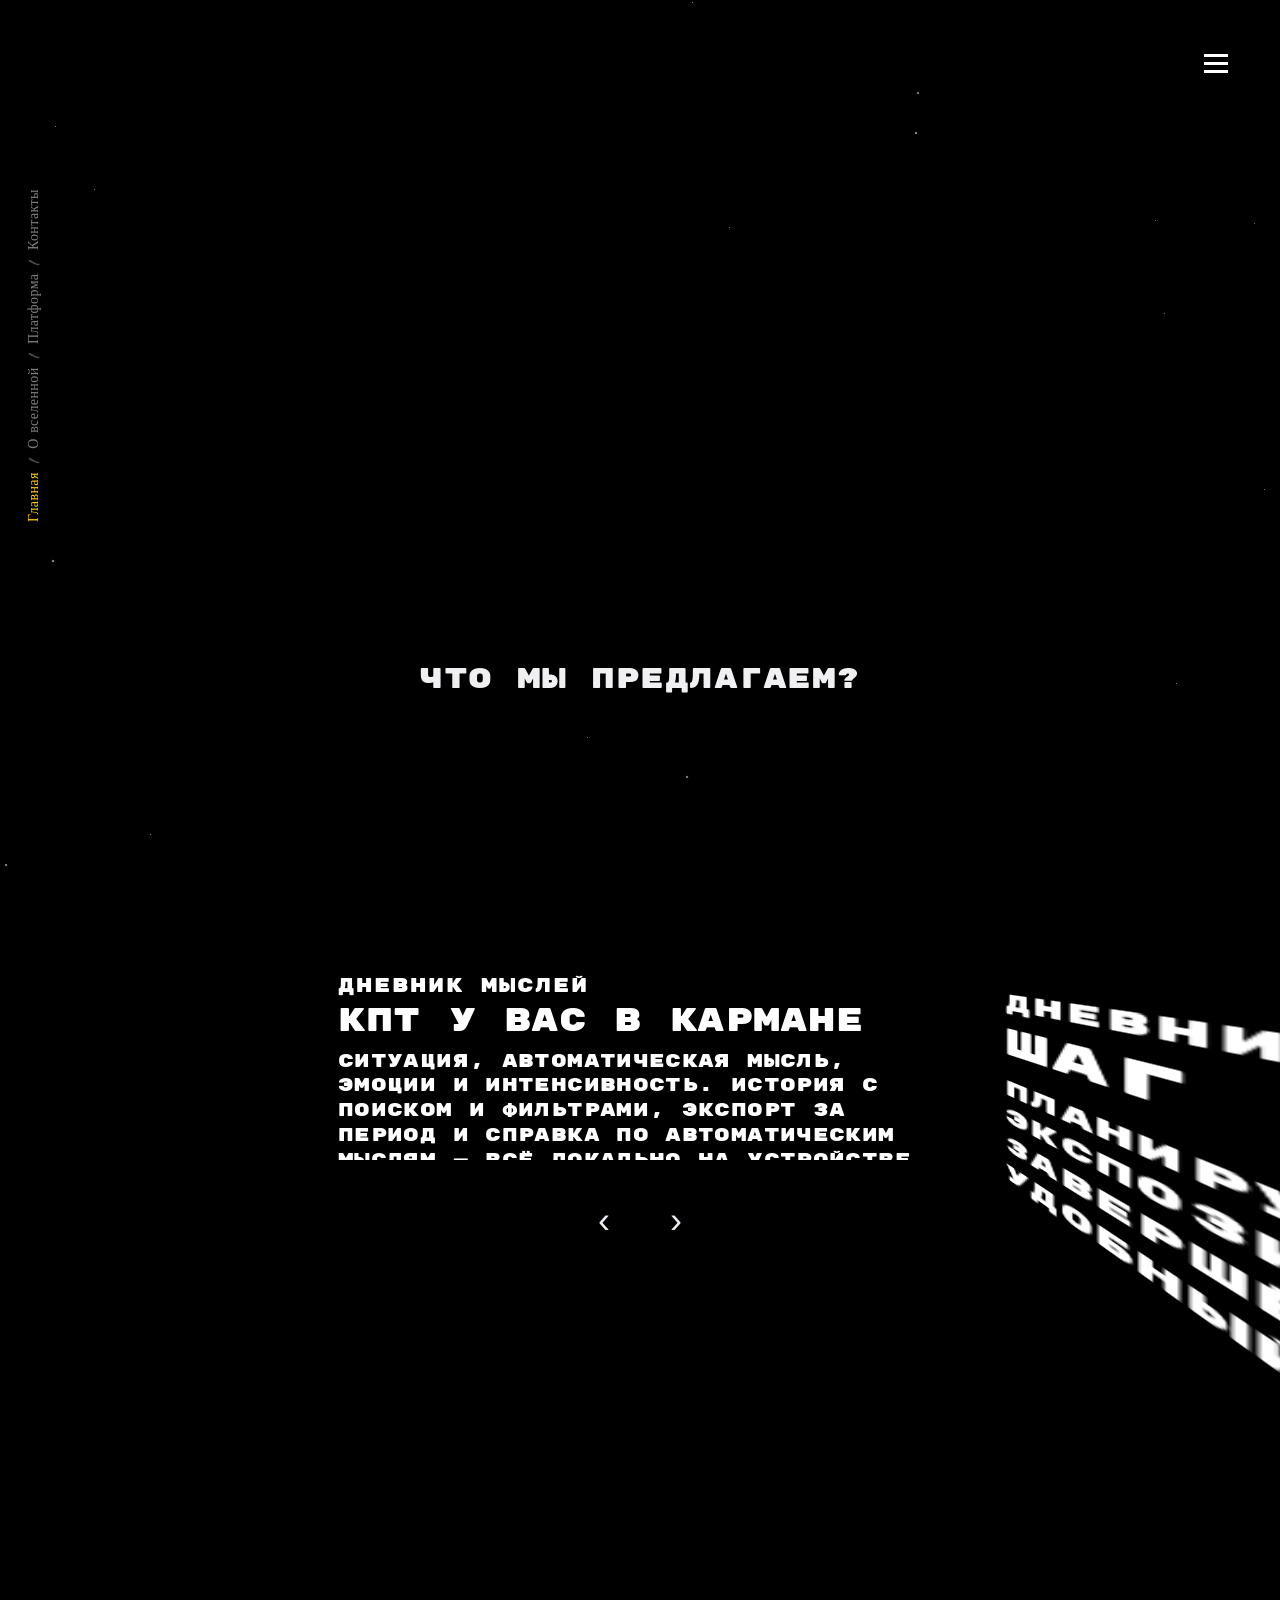
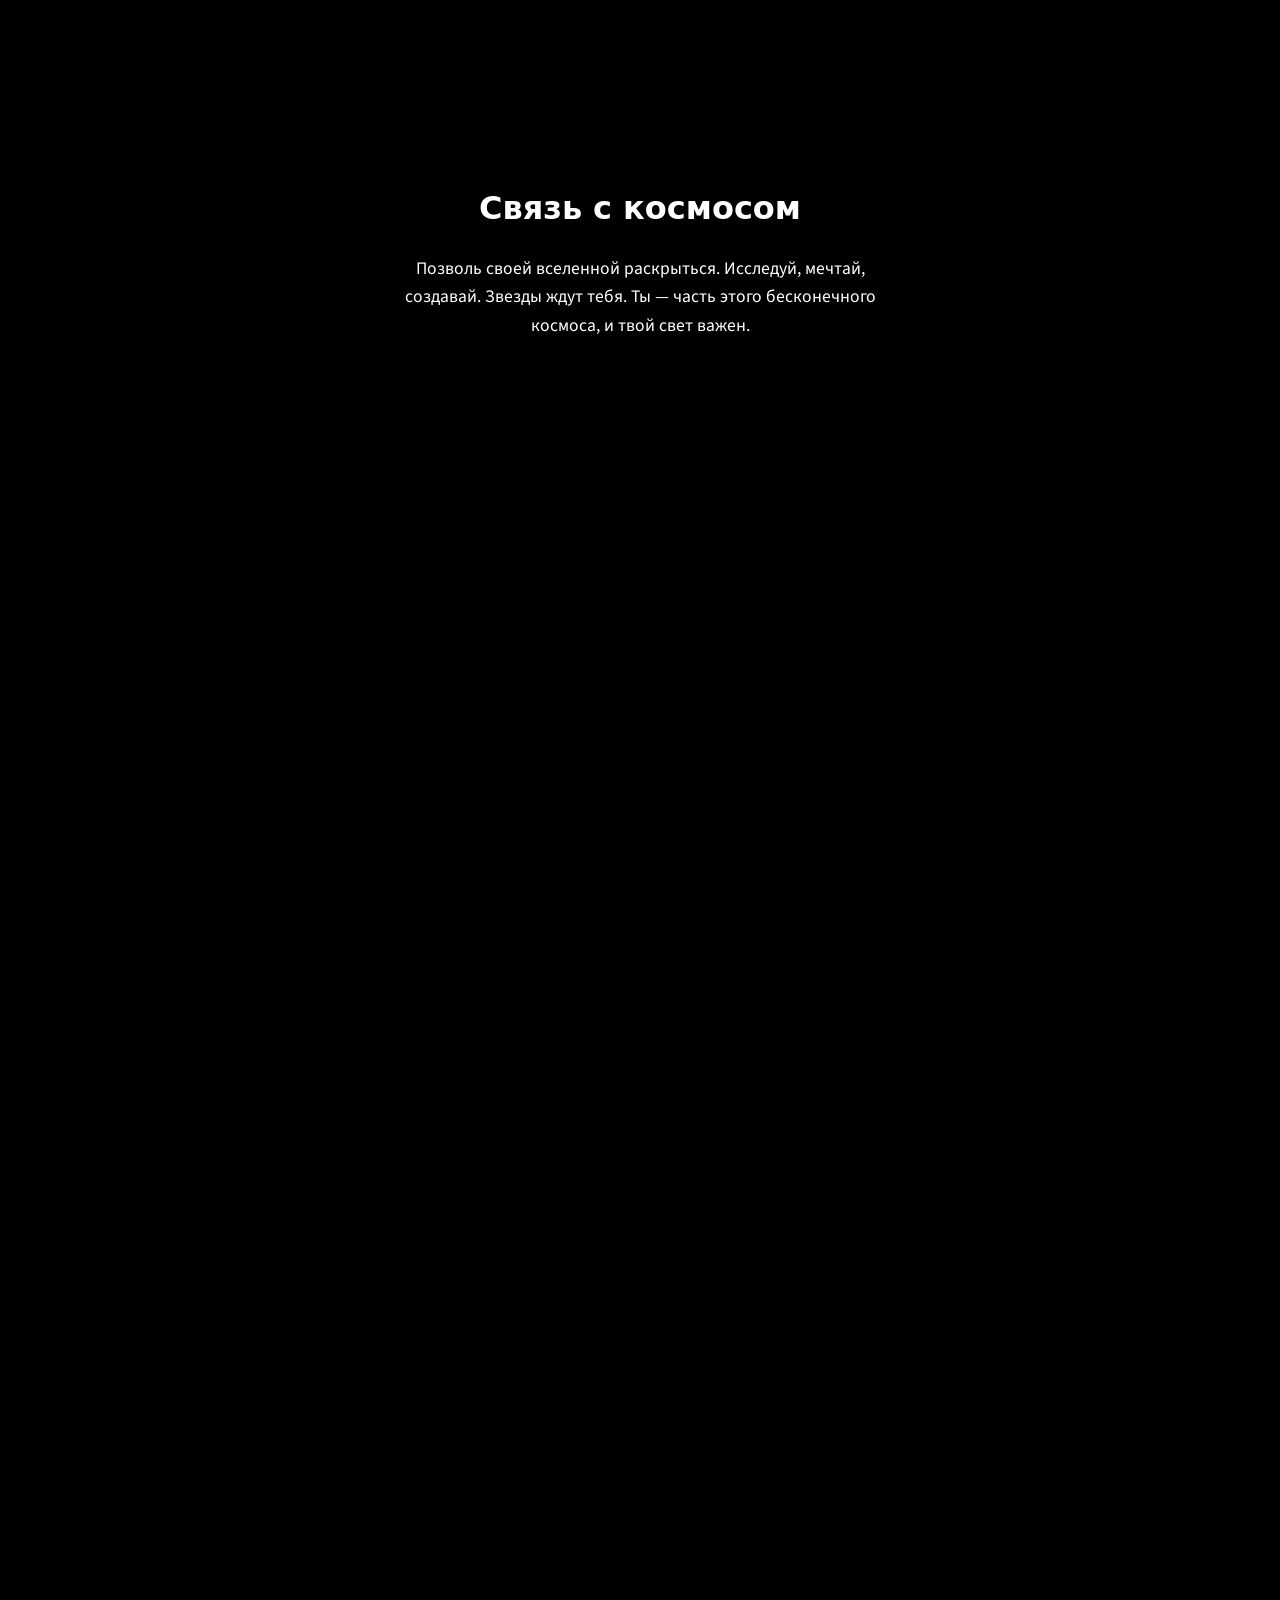
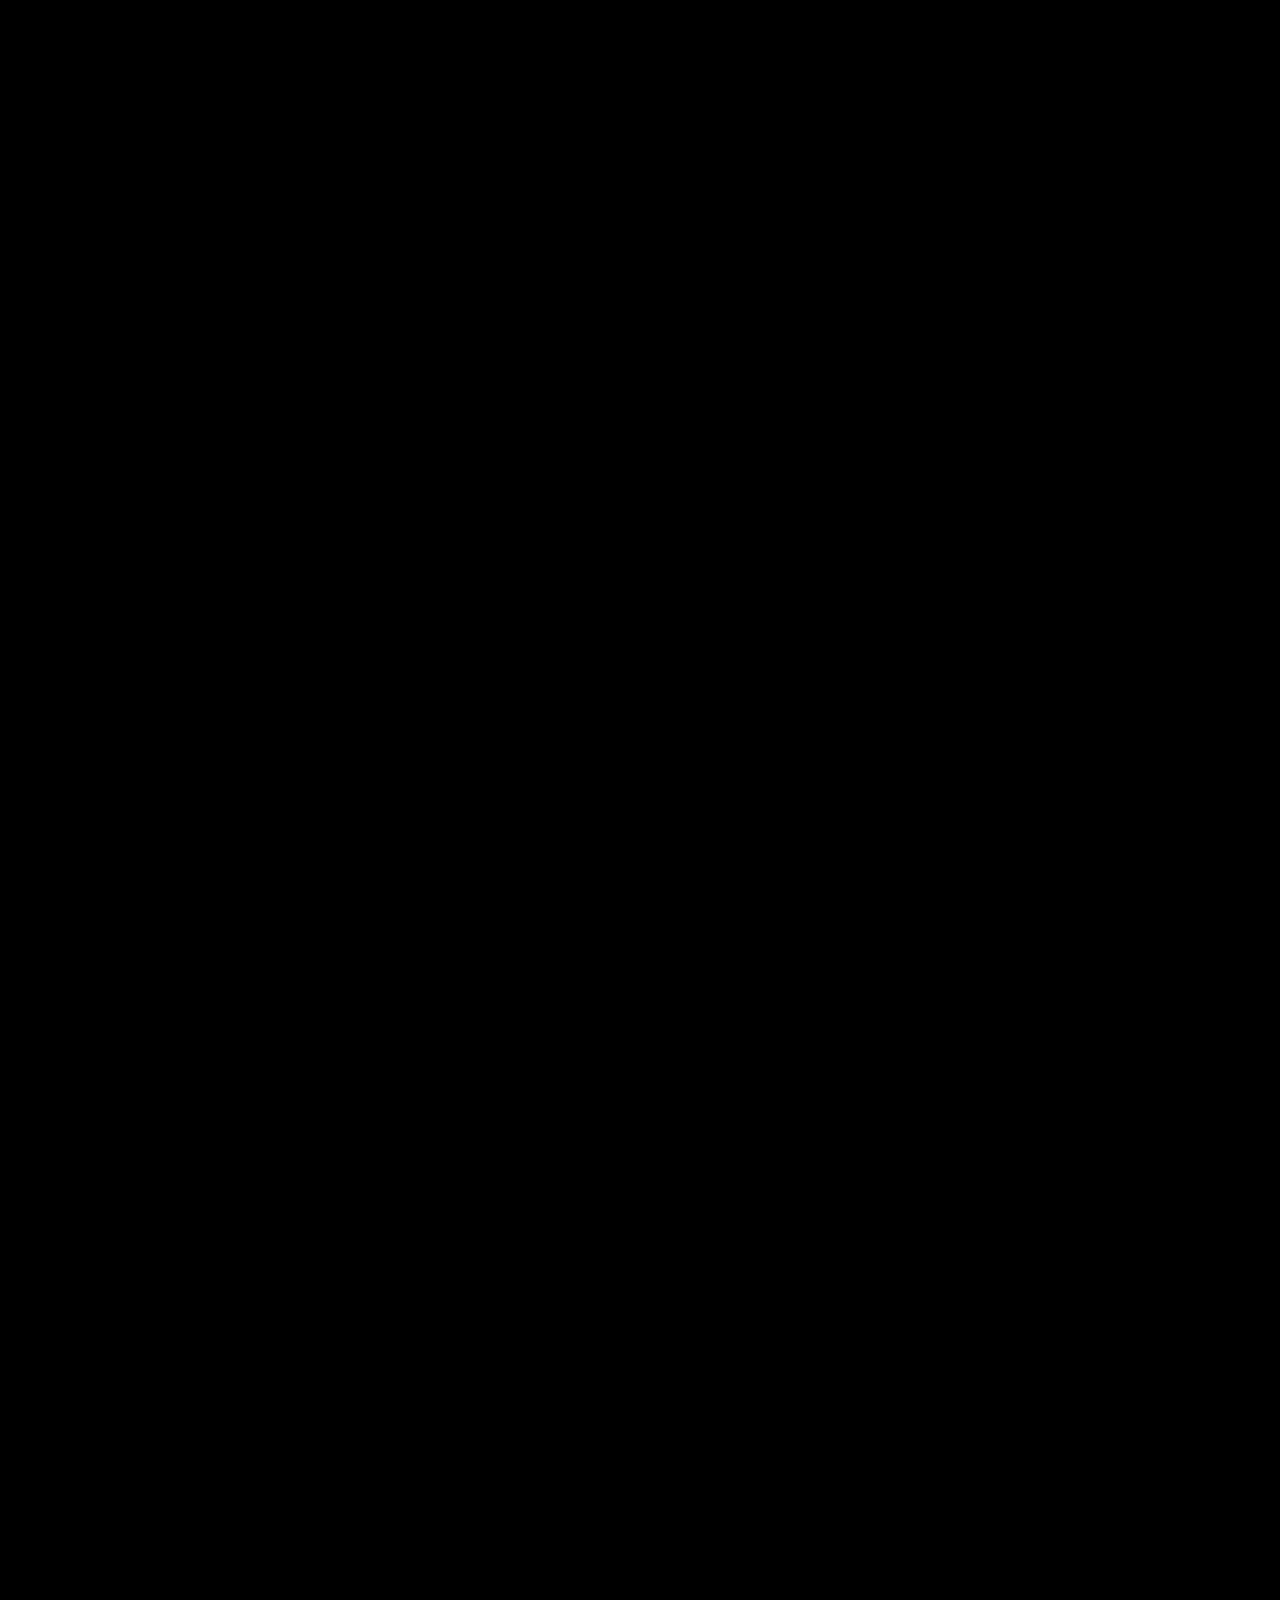
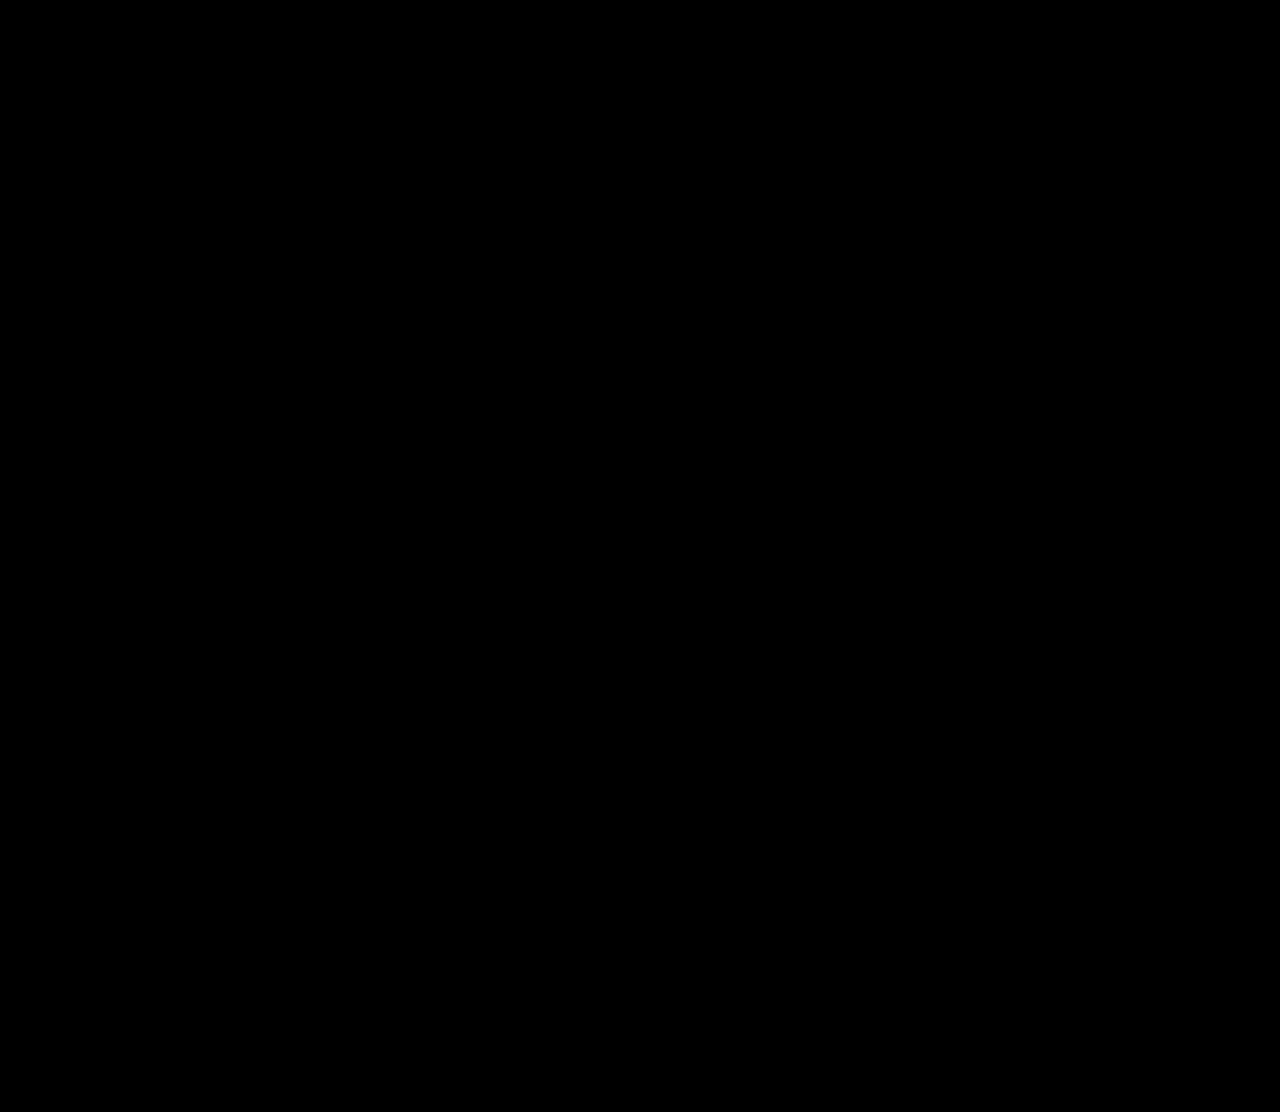
==== commit 1b9844d8: "feat(about): Star Wars crawl manual scroll, lock/center, HUD, unlock at 10%, pass-through after unlo" ====
--- a/PWA/main.html
+++ b/PWA/main.html
@@ -904,6 +904,27 @@
             z-index: 1;
         }
 
+        .about-crawl-progress-hud {
+            position: absolute;
+            top: max(0.45rem, env(safe-area-inset-top, 0px));
+            right: max(0.45rem, env(safe-area-inset-right, 0px));
+            z-index: 6;
+            font-family: "Rubik Mono One", ui-monospace, monospace;
+            font-size: clamp(0.62rem, 2.4vw, 0.82rem);
+            font-weight: 400;
+            color: rgba(255, 230, 120, 0.92);
+            text-shadow: 0 1px 8px rgba(0, 0, 0, 0.95), 0 0 1px rgba(0, 0, 0, 1);
+            pointer-events: none;
+            letter-spacing: 0.06em;
+            line-height: 1;
+            opacity: 0;
+            transition: opacity 0.35s ease;
+        }
+
+        .about-credits-viewport.about-credits--manual-crawl .about-crawl-progress-hud {
+            opacity: 1;
+        }
+
         .about-starwars-titles {
             position: absolute;
             width: min(10em, calc(100% - 2.5rem));
@@ -950,6 +971,37 @@
 
         .about-credits-viewport.about-credits-anim--active .about-starwars-titlecontent {
             animation: aboutStarwarsCrawl var(--about-crawl-dur, 700s) linear var(--crawl-delay, 7s) infinite;
+        }
+
+        /* Ручная прокрутка титров (колесо / свайп): та же траектория, что у keyframes (100% → -280%) */
+        .about-credits-viewport.about-credits--manual-crawl .about-starwars-titlecontent {
+            animation: none !important;
+            top: calc(100% - 380% * var(--crawl-progress, 0));
+        }
+
+        .about-credits-viewport.about-credits--manual-crawl .about-credits-plane {
+            touch-action: none;
+            cursor: ns-resize;
+            user-select: none;
+            -webkit-user-select: none;
+        }
+
+        .about-credits-viewport.about-credits--scroll-unlocked .about-credits-plane {
+            touch-action: pan-y;
+            cursor: auto;
+        }
+
+        /* Фиксация страницы: титры по центру экрана, скролл только внутри титров до разблокировки */
+        html.crawl-scroll-lock,
+        body.crawl-scroll-lock {
+            overflow: hidden !important;
+        }
+
+        body.crawl-scroll-lock {
+            position: fixed;
+            left: 0;
+            right: 0;
+            width: 100%;
         }
 
         .about-starwars-titlecontent p {
@@ -1688,6 +1740,7 @@
                     <p id="aboutCrawlStart" class="about-crawl-start">«итак…»</p>
                     <h1 class="about-starwars-logo">НАЧНЕМ</h1>
                     <div class="about-credits-plane">
+                        <div id="aboutCrawlProgressHud" class="about-crawl-progress-hud" aria-hidden="true">0%</div>
                         <div class="about-starwars-titles" id="aboutStarwarsTitles">
                         <div class="about-starwars-titlecontent" id="aboutCrawlContent">
                         <p class="center about-crawl-ep">ЭПИЗОД I<br>СИЛА ВНУТРИ НАС</p>
@@ -1758,9 +1811,227 @@
             const content = document.getElementById("aboutCrawlContent");
             const view = content && content.closest(".about-credits-viewport");
             if (!content || !view) return;
+            if (view.classList.contains("about-credits--manual-crawl")) return;
             const sec =
                 36 * Math.min(50, Math.max(18, content.scrollHeight / 200));
             content.style.setProperty("--about-crawl-dur", `${sec}s`);
+        }
+
+        let crawlCenterPending = false;
+        let crawlScrollLockY = 0;
+        let crawlScrollLocked = false;
+        let crawlScrollUnlockDone = false;
+        const CRAWL_PROGRESS_FRAC = 3.8;
+        const UNLOCK_CRAWL_PROGRESS = 0.1;
+
+        function getUnlockProgressThreshold() {
+            return UNLOCK_CRAWL_PROGRESS;
+        }
+
+        /**
+         * Текущий прогресс титров 0…1 (отрисованное и целевое) и порог разблокировки.
+         * В консоли: getAboutCrawlProgress()
+         * В разметке: data-crawl-progress / data-crawl-target-progress на .about-credits-viewport
+         * В CSS: --crawl-progress на #aboutCrawlContent
+         */
+        function getAboutCrawlProgress() {
+            const el = document.querySelector(".about-credits-viewport");
+            const content = document.getElementById("aboutCrawlContent");
+            if (!el || !content) return null;
+            let p = parseFloat(el.dataset.crawlProgress, 10);
+            let t = parseFloat(el.dataset.crawlTargetProgress, 10);
+            if (!Number.isFinite(p)) {
+                const css = getComputedStyle(content).getPropertyValue("--crawl-progress").trim();
+                p = css ? parseFloat(css, 10) : 0;
+            }
+            if (!Number.isFinite(t)) t = p;
+            return {
+                progress: Math.max(0, Math.min(1, p)),
+                targetProgress: Math.max(0, Math.min(1, t)),
+                unlockThreshold: getUnlockProgressThreshold(),
+            };
+        }
+        window.getAboutCrawlProgress = getAboutCrawlProgress;
+
+        function lockCrawlBodyScroll() {
+            if (crawlScrollLocked) return;
+            crawlScrollLockY = window.scrollY || window.pageYOffset;
+            crawlScrollLocked = true;
+            document.documentElement.classList.add("crawl-scroll-lock");
+            document.body.classList.add("crawl-scroll-lock");
+            document.body.style.top = `-${crawlScrollLockY}px`;
+        }
+
+        function unlockCrawlBodyScroll() {
+            if (!crawlScrollLocked || crawlScrollUnlockDone) return;
+            crawlScrollUnlockDone = true;
+            crawlScrollLocked = false;
+            document.documentElement.classList.remove("crawl-scroll-lock");
+            document.body.classList.remove("crawl-scroll-lock");
+            document.body.style.removeProperty("top");
+            window.scrollTo({ top: crawlScrollLockY, left: 0, behavior: "instant" });
+            const cv = document.querySelector(".about-credits-viewport");
+            if (cv) cv.classList.add("about-credits--scroll-unlocked");
+        }
+
+        function tryUnlockFromCrawlProgress(p) {
+            if (!crawlScrollLocked || crawlScrollUnlockDone) return;
+            if (p + 1e-6 < getUnlockProgressThreshold()) return;
+            unlockCrawlBodyScroll();
+        }
+
+        function centerCreditsViewportThenLock(creditsView) {
+            function wheelBlock(e) {
+                if (!crawlCenterPending) return;
+                e.preventDefault();
+            }
+            function touchBlock(e) {
+                if (!crawlCenterPending) return;
+                e.preventDefault();
+            }
+            let finished = false;
+            const finish = () => {
+                if (finished) return;
+                finished = true;
+                crawlCenterPending = false;
+                window.removeEventListener("wheel", wheelBlock, true);
+                document.removeEventListener("touchmove", touchBlock, true);
+                lockCrawlBodyScroll();
+            };
+            crawlCenterPending = true;
+            window.addEventListener("wheel", wheelBlock, { passive: false, capture: true });
+            document.addEventListener("touchmove", touchBlock, { passive: false, capture: true });
+            requestAnimationFrame(() => {
+                creditsView.scrollIntoView({ block: "center", behavior: "smooth" });
+                window.addEventListener("scrollend", finish, { once: true });
+                setTimeout(finish, 780);
+            });
+        }
+
+        function initAboutCrawlManual(view) {
+            if (!view || view.dataset.crawlManualInit === "1") return;
+            view.dataset.crawlManualInit = "1";
+            const plane = view.querySelector(".about-credits-plane");
+            const content = document.getElementById("aboutCrawlContent");
+            const progressHud = document.getElementById("aboutCrawlProgressHud");
+            if (!plane || !content) return;
+
+            let progress = 0;
+            let targetProgress = 0;
+            let smoothRaf = null;
+            const SMOOTH = 0.085;
+
+            function titlesBox() {
+                const titles = content.closest(".about-starwars-titles");
+                const H = titles && titles.clientHeight > 0 ? titles.clientHeight : 1;
+                return { titles, H };
+            }
+
+            /** Один шаг progress ≈ одна визуальная строка (top меняется на ~lineHeight в масштабе сцены). */
+            function lineProgressStep() {
+                const { H } = titlesBox();
+                const cs = getComputedStyle(content);
+                let lh = parseFloat(cs.lineHeight);
+                if (!Number.isFinite(lh) || cs.lineHeight === "normal") {
+                    lh = parseFloat(cs.fontSize) * 1.35;
+                }
+                return lh / (CRAWL_PROGRESS_FRAC * H);
+            }
+
+            function wheelDeltaToLines(e) {
+                if (e.deltaMode === 1) return e.deltaY;
+                if (e.deltaMode === 2) return e.deltaY * 25;
+                return e.deltaY / 100;
+            }
+
+            function applyProgress() {
+                const clamped = Math.max(0, Math.min(1, progress));
+                const tClamped = Math.max(0, Math.min(1, targetProgress));
+                content.style.setProperty("--crawl-progress", String(clamped));
+                view.dataset.crawlProgress = String(clamped);
+                view.dataset.crawlTargetProgress = String(tClamped);
+                if (progressHud) {
+                    progressHud.textContent = `${Math.round(clamped * 100)}%`;
+                }
+            }
+
+            function smoothTick() {
+                smoothRaf = null;
+                const diff = targetProgress - progress;
+                if (Math.abs(diff) < 0.000035) {
+                    progress = targetProgress;
+                    applyProgress();
+                    tryUnlockFromCrawlProgress(progress);
+                    return;
+                }
+                progress += diff * SMOOTH;
+                applyProgress();
+                tryUnlockFromCrawlProgress(progress);
+                smoothRaf = requestAnimationFrame(smoothTick);
+            }
+
+            function kickSmooth() {
+                if (smoothRaf != null) return;
+                smoothRaf = requestAnimationFrame(smoothTick);
+            }
+
+            function onWheel(e) {
+                if (crawlScrollUnlockDone) return;
+                if (!view.classList.contains("about-credits-anim--active")) return;
+                const step = lineProgressStep();
+                const lines = wheelDeltaToLines(e);
+                const raw = targetProgress + lines * step;
+                const clamped = Math.max(0, Math.min(1, raw));
+                if (clamped === targetProgress && (raw < 0 || raw > 1)) return;
+                e.preventDefault();
+                targetProgress = clamped;
+                kickSmooth();
+            }
+
+            let touchLastY = null;
+            plane.addEventListener(
+                "touchstart",
+                (e) => {
+                    if (e.touches.length === 1) touchLastY = e.touches[0].clientY;
+                },
+                { passive: true }
+            );
+            plane.addEventListener(
+                "touchmove",
+                (e) => {
+                    if (crawlScrollUnlockDone) return;
+                    if (!view.classList.contains("about-credits-anim--active")) return;
+                    if (e.touches.length !== 1 || touchLastY == null) return;
+                    const y = e.touches[0].clientY;
+                    const dy = touchLastY - y;
+                    touchLastY = y;
+                    const { H } = titlesBox();
+                    const raw = targetProgress + dy / (CRAWL_PROGRESS_FRAC * H);
+                    const clamped = Math.max(0, Math.min(1, raw));
+                    if (clamped === targetProgress && (raw < 0 || raw > 1)) return;
+                    e.preventDefault();
+                    targetProgress = clamped;
+                    kickSmooth();
+                },
+                { passive: false }
+            );
+            plane.addEventListener(
+                "touchend",
+                () => {
+                    touchLastY = null;
+                },
+                { passive: true }
+            );
+            plane.addEventListener(
+                "touchcancel",
+                () => {
+                    touchLastY = null;
+                },
+                { passive: true }
+            );
+
+            plane.addEventListener("wheel", onWheel, { passive: false });
+            applyProgress();
         }
 
         (function setupAboutCreditsScrollReveal() {
@@ -1779,7 +2050,10 @@
                 (entries) => {
                     entries.forEach((entry) => {
                         if (!entry.isIntersecting) return;
+                        creditsView.classList.add("about-credits--manual-crawl");
+                        initAboutCrawlManual(creditsView);
                         activate();
+                        centerCreditsViewportThenLock(creditsView);
                         io.disconnect();
                     });
                 },
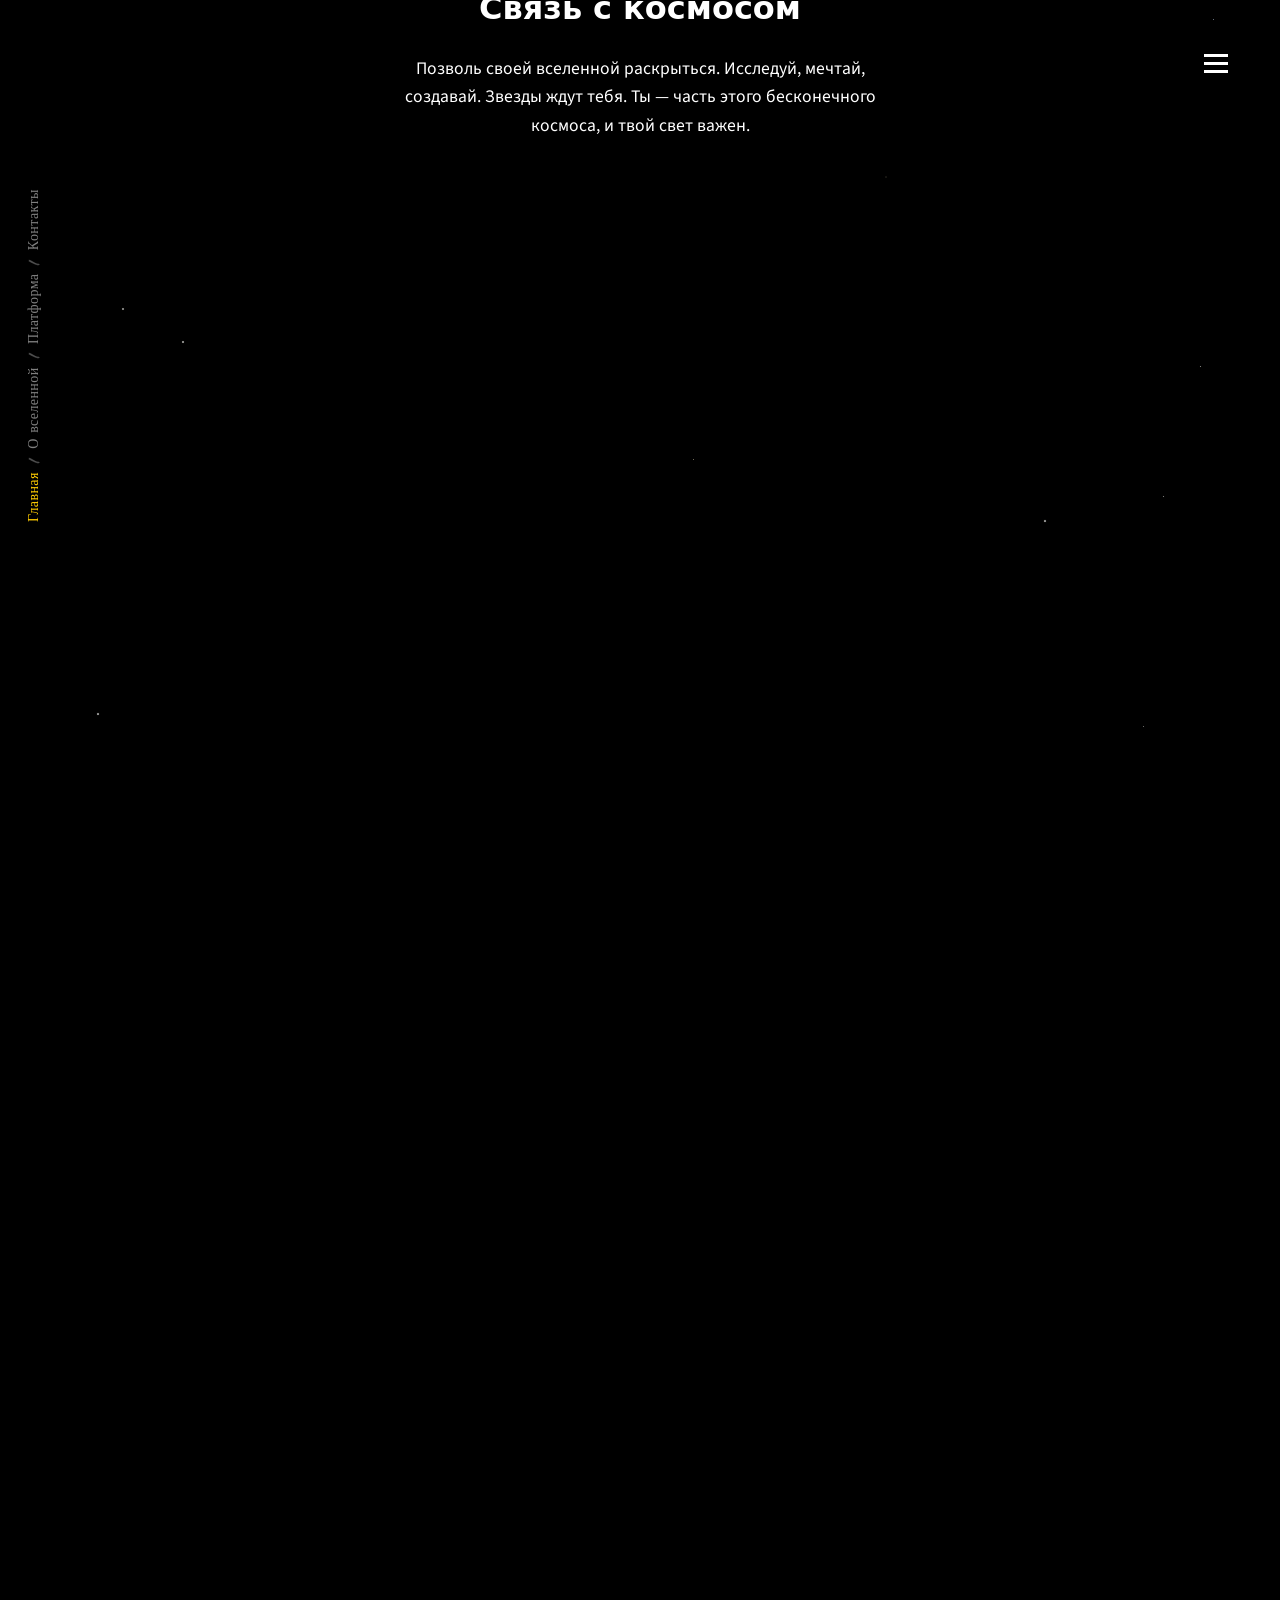
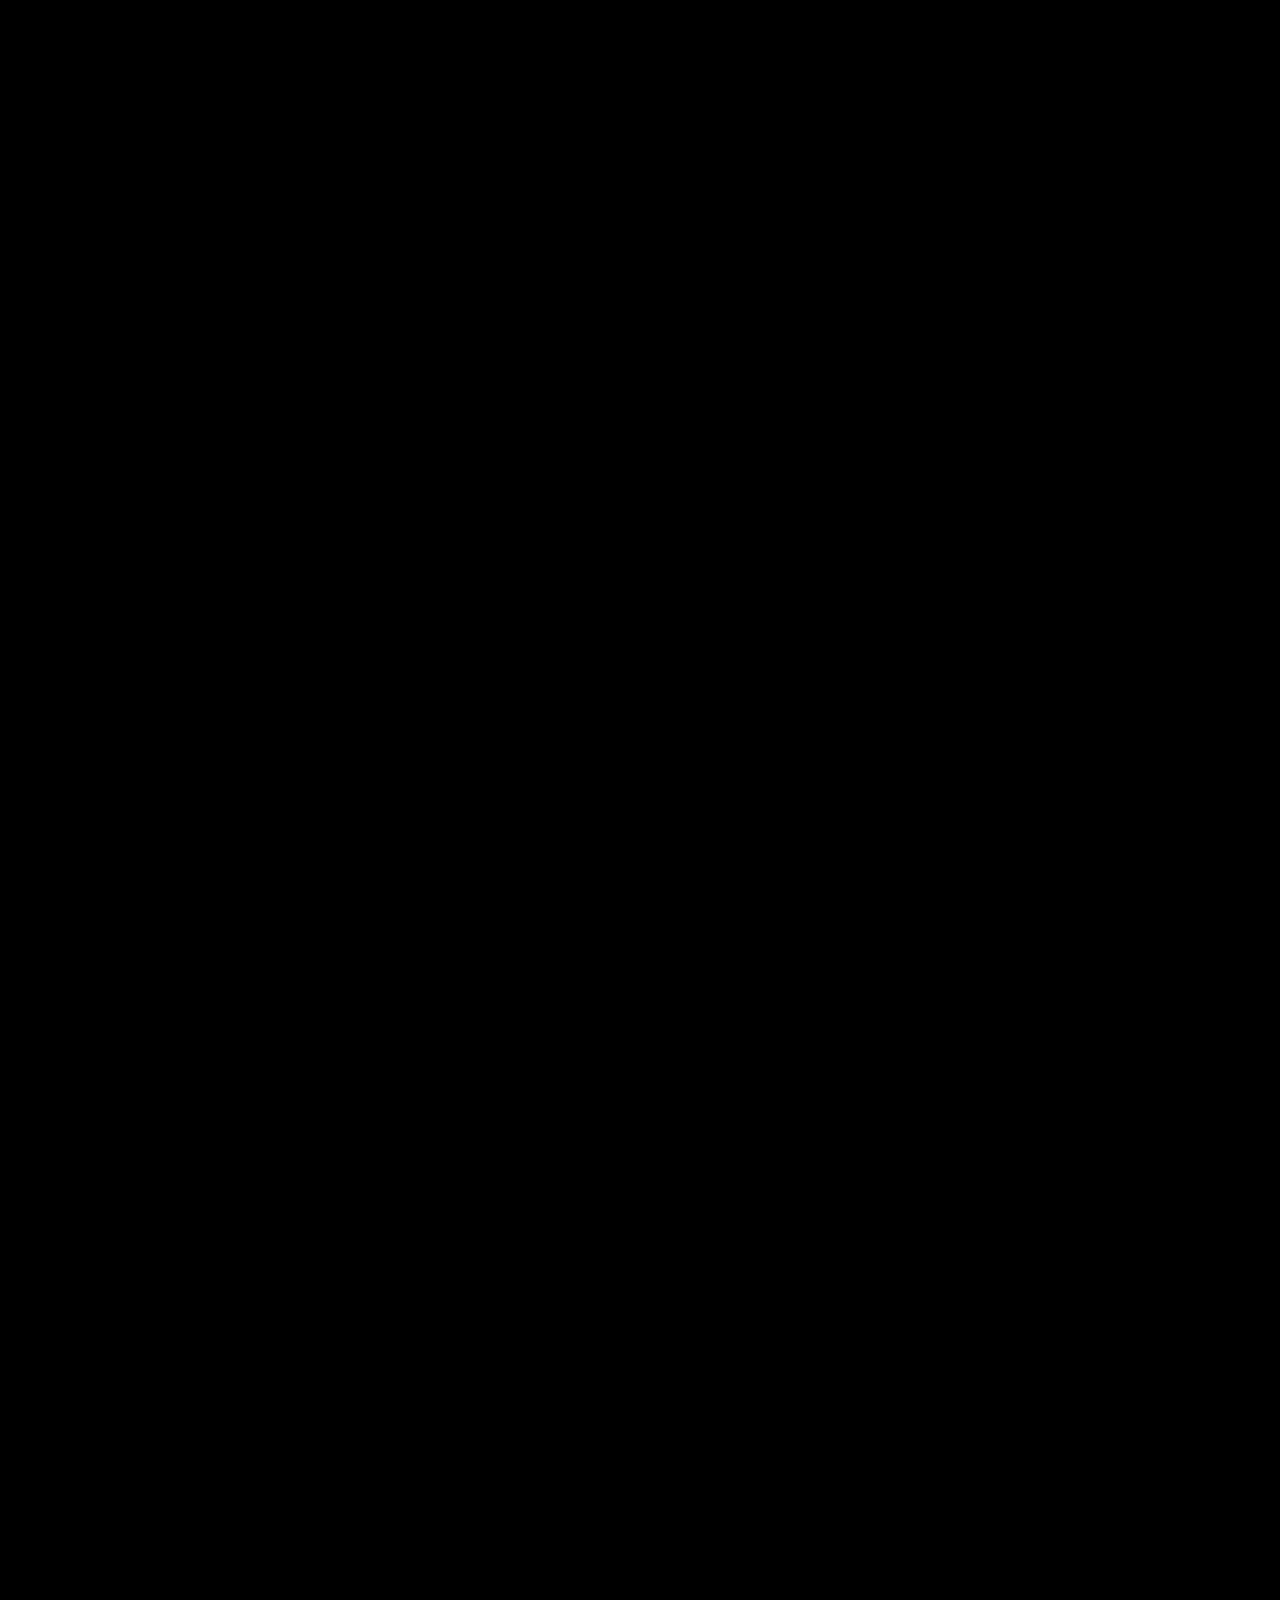
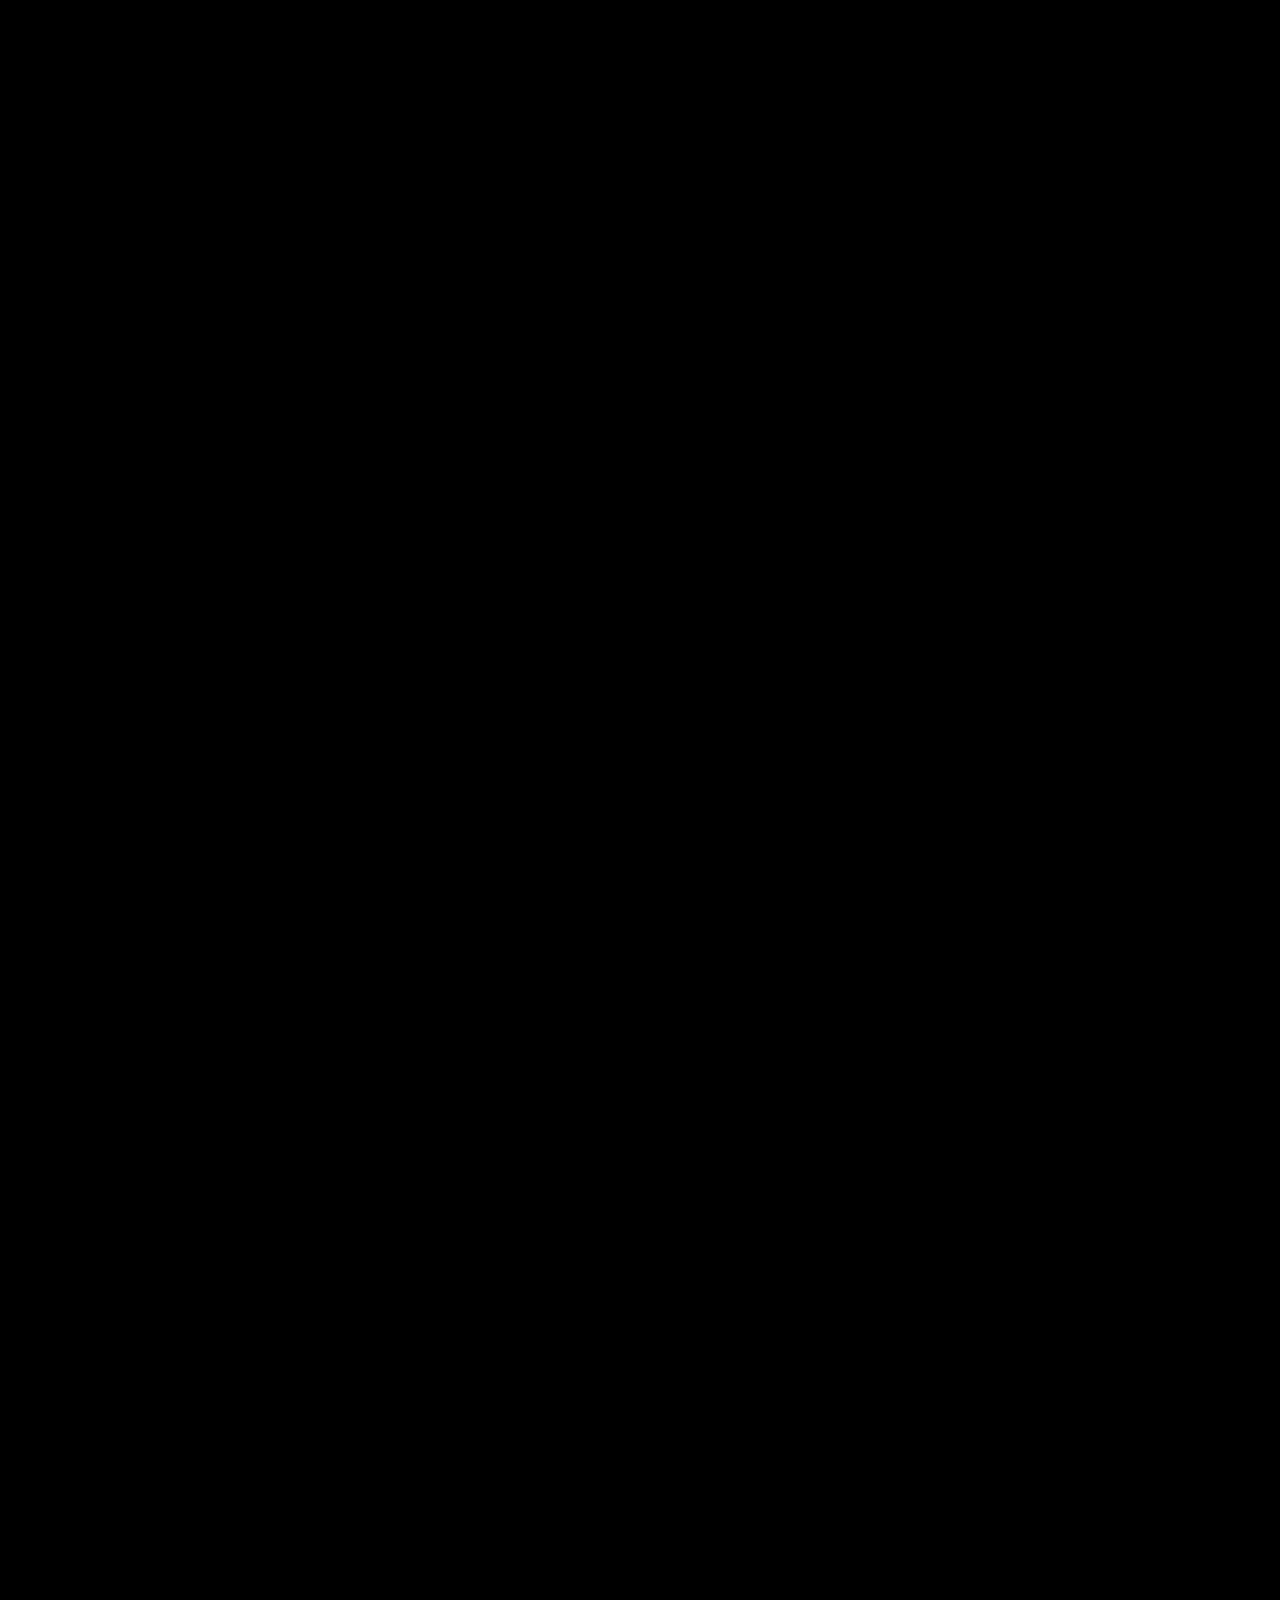
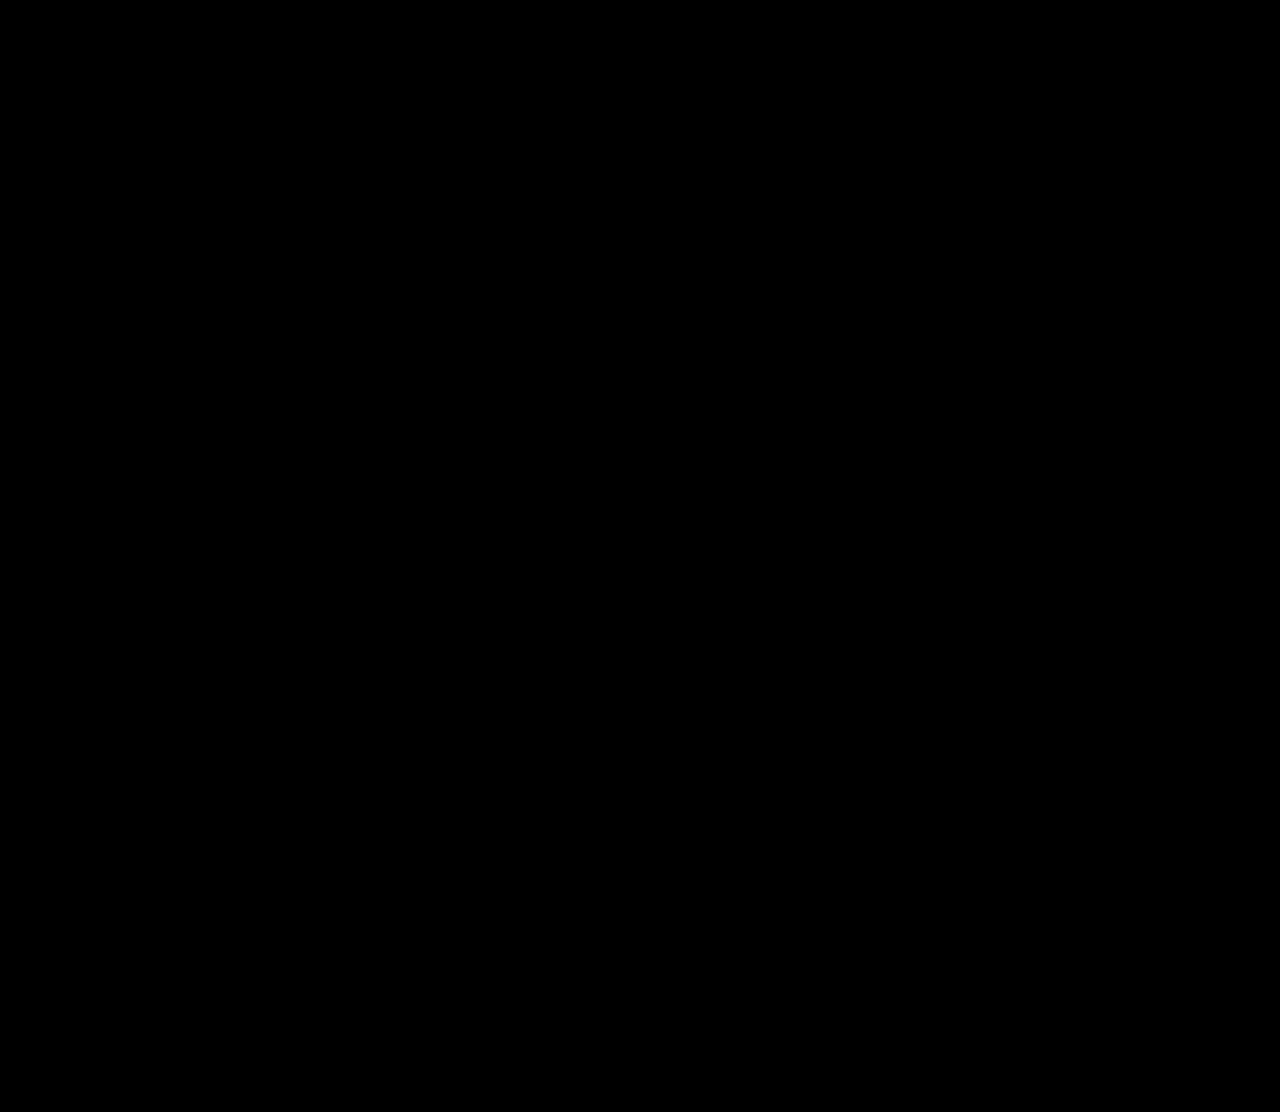
==== commit 82aa55f1: "fix(about): crawl unlock 100% on mobile (<=768px); sw v241 Made-with: Cursor" ====
--- a/PWA/main.html
+++ b/PWA/main.html
@@ -1823,8 +1823,12 @@
         let crawlScrollUnlockDone = false;
         const CRAWL_PROGRESS_FRAC = 3.8;
         const UNLOCK_CRAWL_PROGRESS = 0.1;
+        const UNLOCK_CRAWL_PROGRESS_MOBILE = 1;
 
         function getUnlockProgressThreshold() {
+            if (window.matchMedia("(max-width: 768px)").matches) {
+                return UNLOCK_CRAWL_PROGRESS_MOBILE;
+            }
             return UNLOCK_CRAWL_PROGRESS;
         }
 
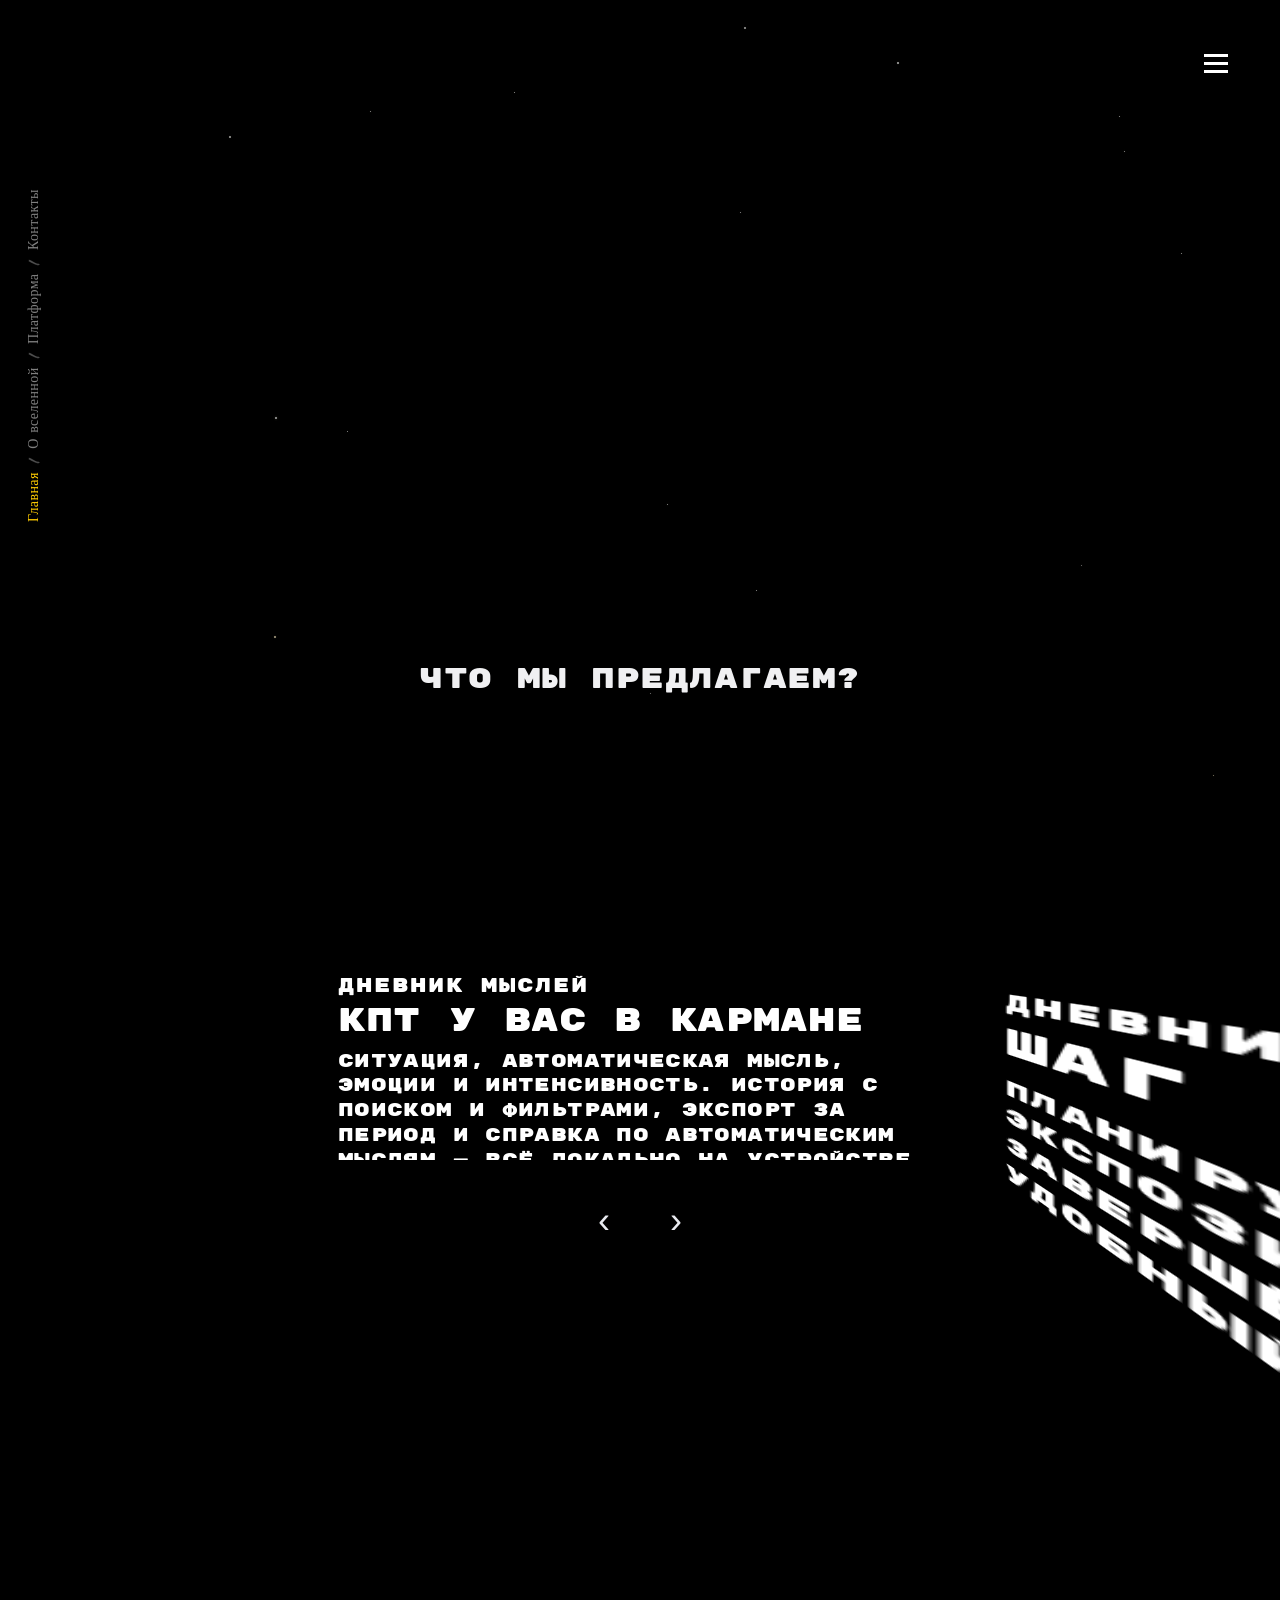
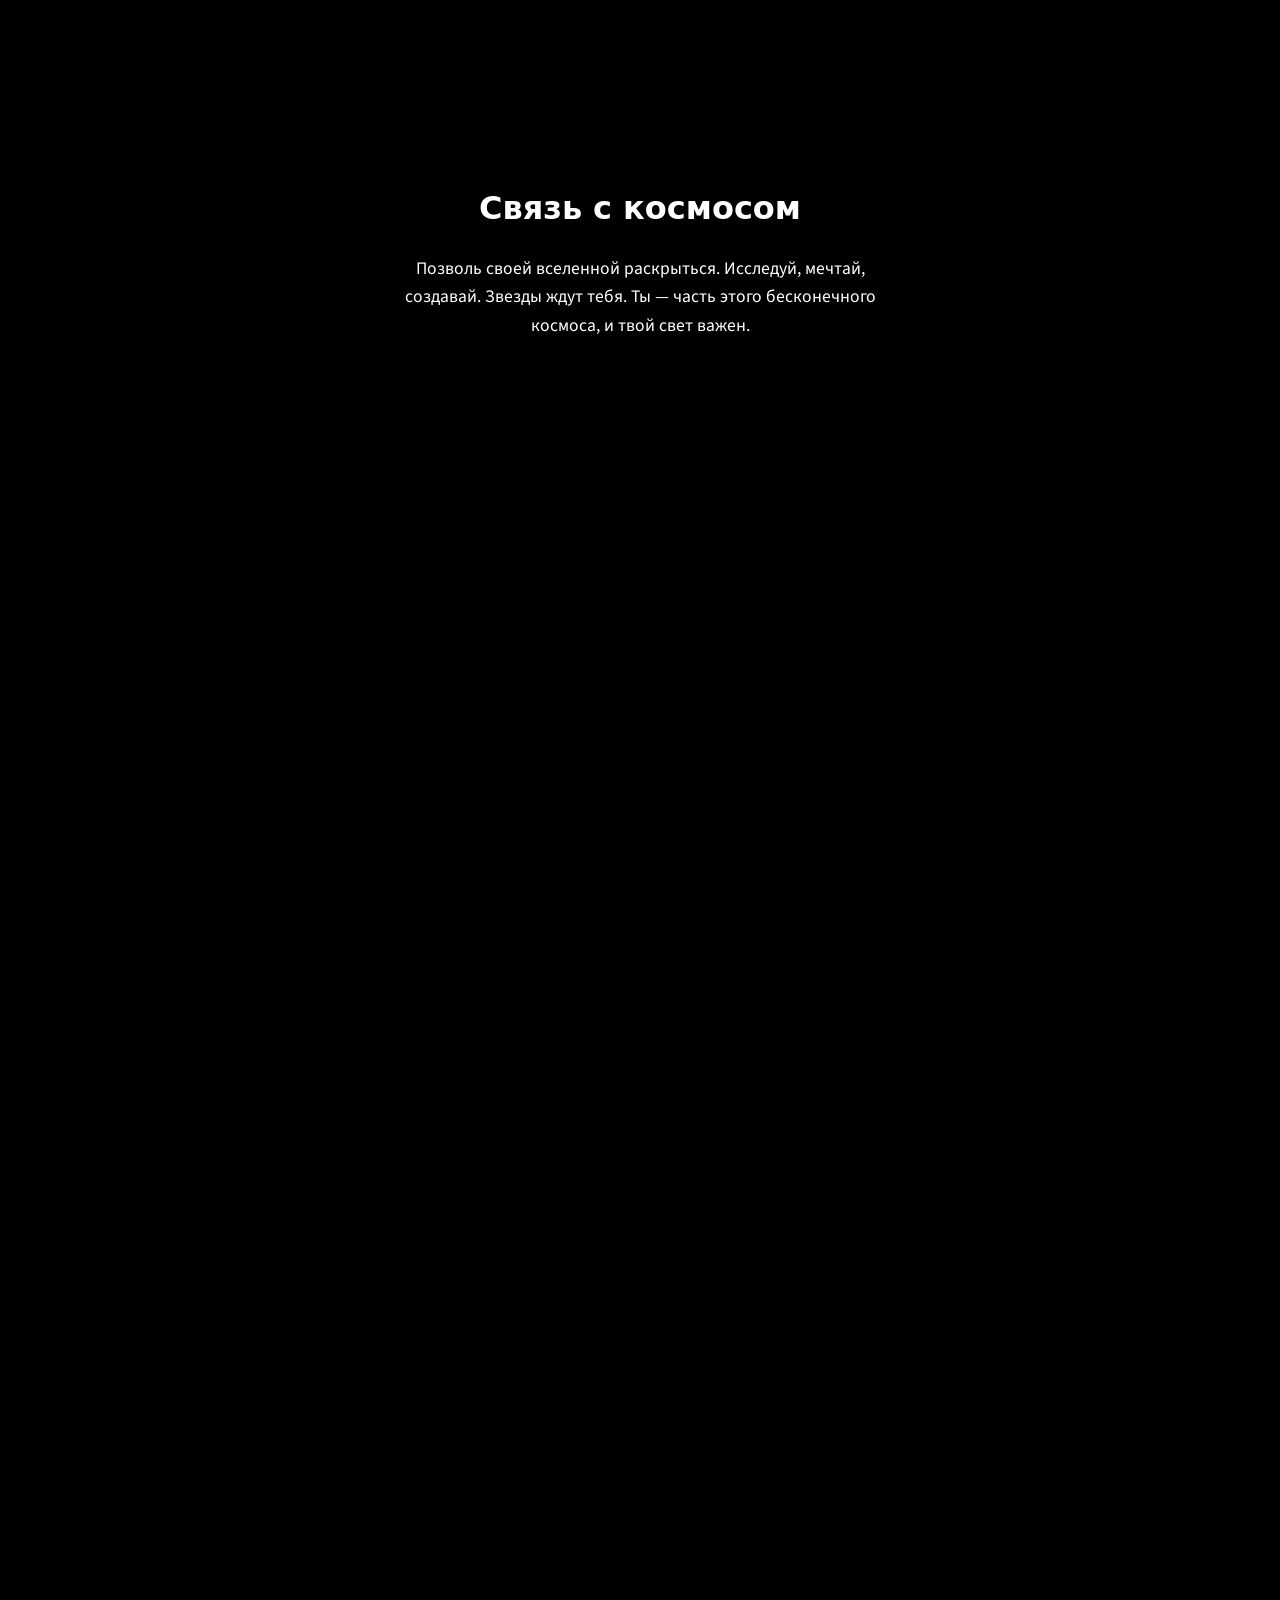
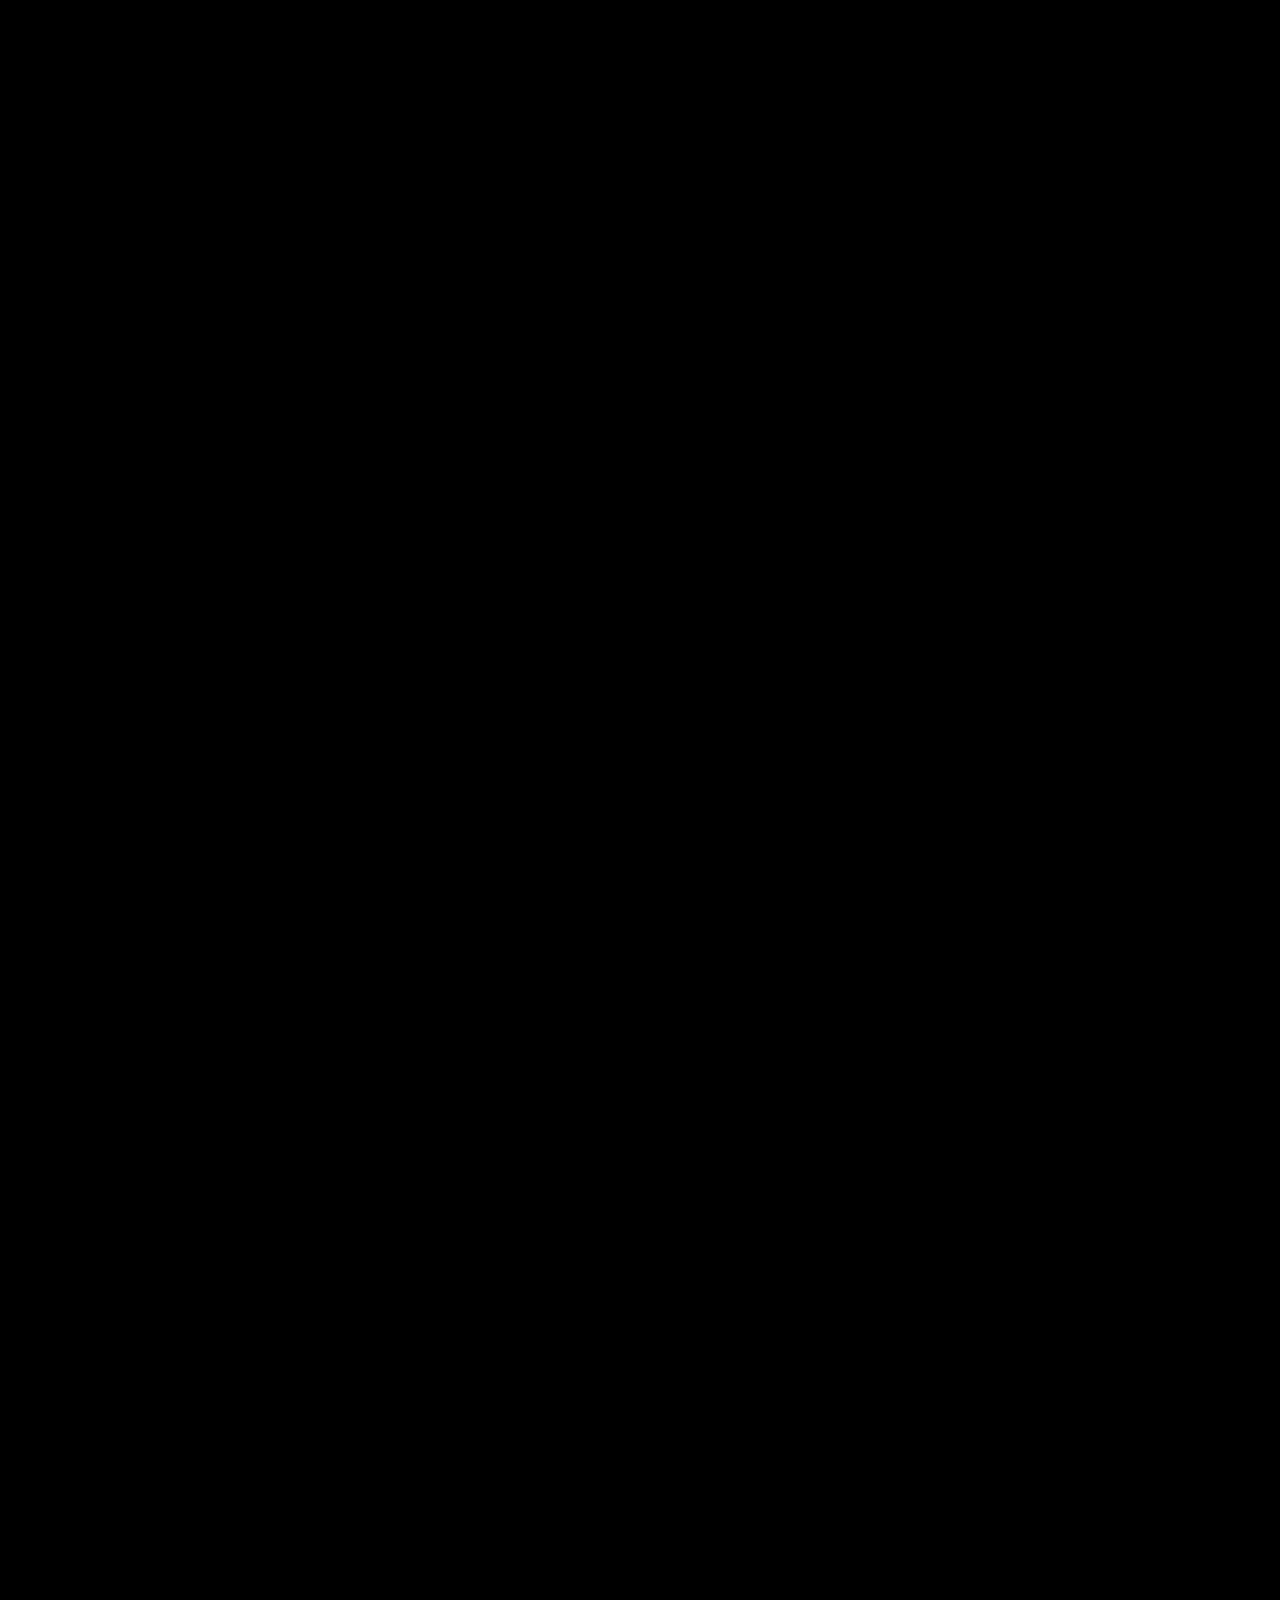
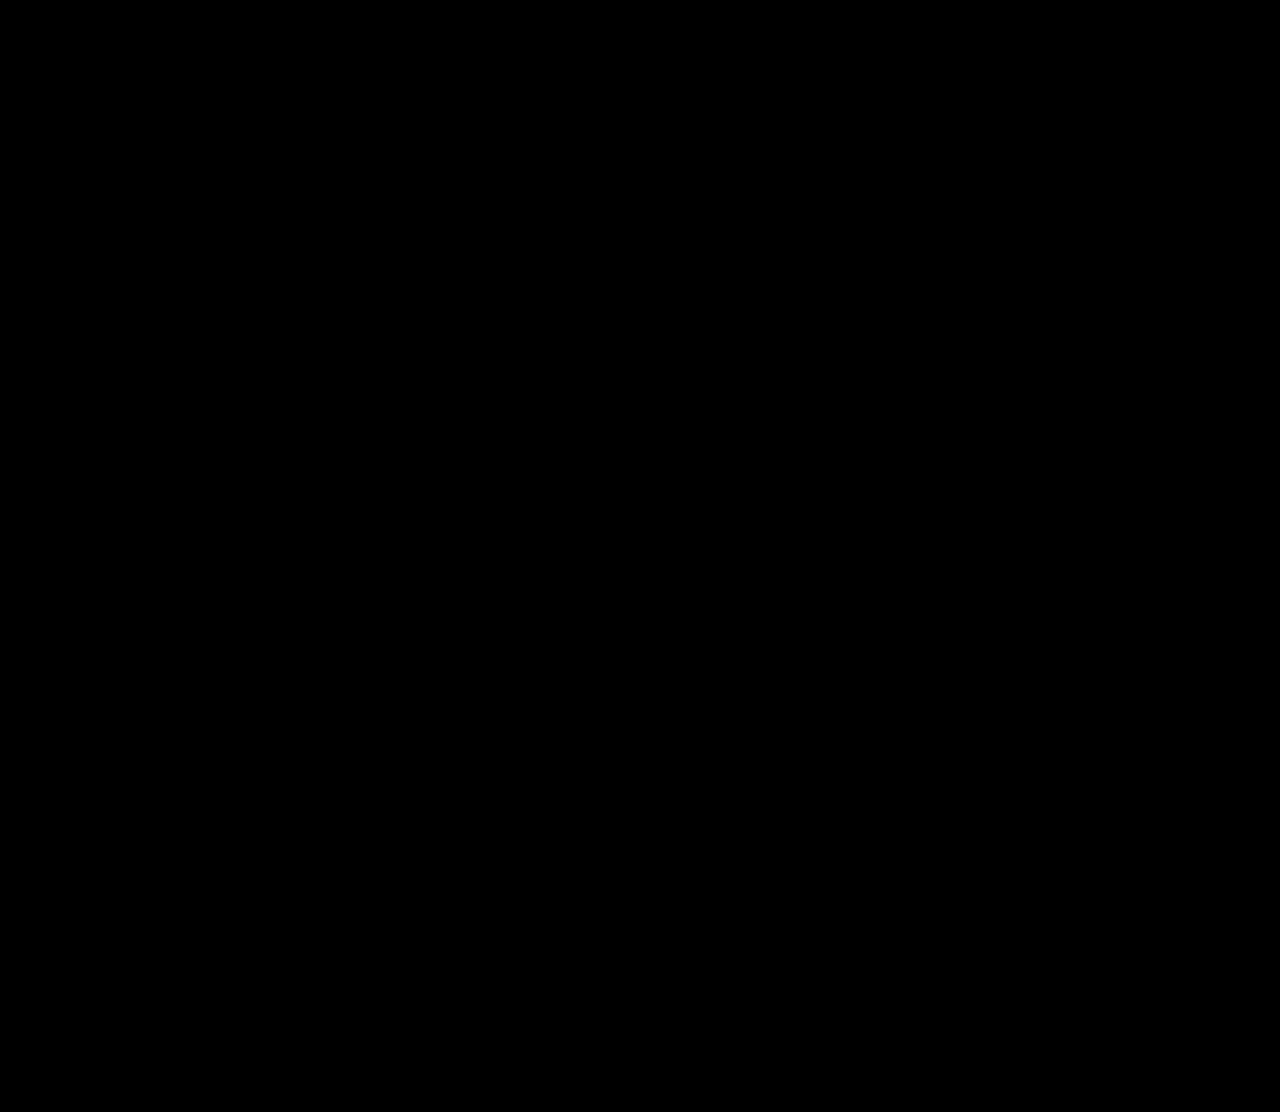
==== commit 7b887b4c: "fix(about): mobile crawl unlock 100% in landscape (coarse+1024); unlock epsilon; sw v242 Made-with: " ====
--- a/PWA/main.html
+++ b/PWA/main.html
@@ -1825,8 +1825,13 @@
         const UNLOCK_CRAWL_PROGRESS = 0.1;
         const UNLOCK_CRAWL_PROGRESS_MOBILE = 1;
 
+        /** 100%: узкий экран ИЛИ телефон в ландшафте (>768px, но coarse pointer). Иначе 10% давало ранний unlock → «замирание» титров ~10–14% и сразу скролл страницы. */
         function getUnlockProgressThreshold() {
-            if (window.matchMedia("(max-width: 768px)").matches) {
+            const narrow = window.matchMedia("(max-width: 768px)").matches;
+            const phoneOrTabletTouch =
+                window.matchMedia("(pointer: coarse)").matches &&
+                window.matchMedia("(max-width: 1024px)").matches;
+            if (narrow || phoneOrTabletTouch) {
                 return UNLOCK_CRAWL_PROGRESS_MOBILE;
             }
             return UNLOCK_CRAWL_PROGRESS;
@@ -1880,7 +1885,12 @@
 
         function tryUnlockFromCrawlProgress(p) {
             if (!crawlScrollLocked || crawlScrollUnlockDone) return;
-            if (p + 1e-6 < getUnlockProgressThreshold()) return;
+            const th = getUnlockProgressThreshold();
+            if (th >= 0.999) {
+                if (p < 0.998) return;
+            } else if (p + 1e-6 < th) {
+                return;
+            }
             unlockCrawlBodyScroll();
         }
 
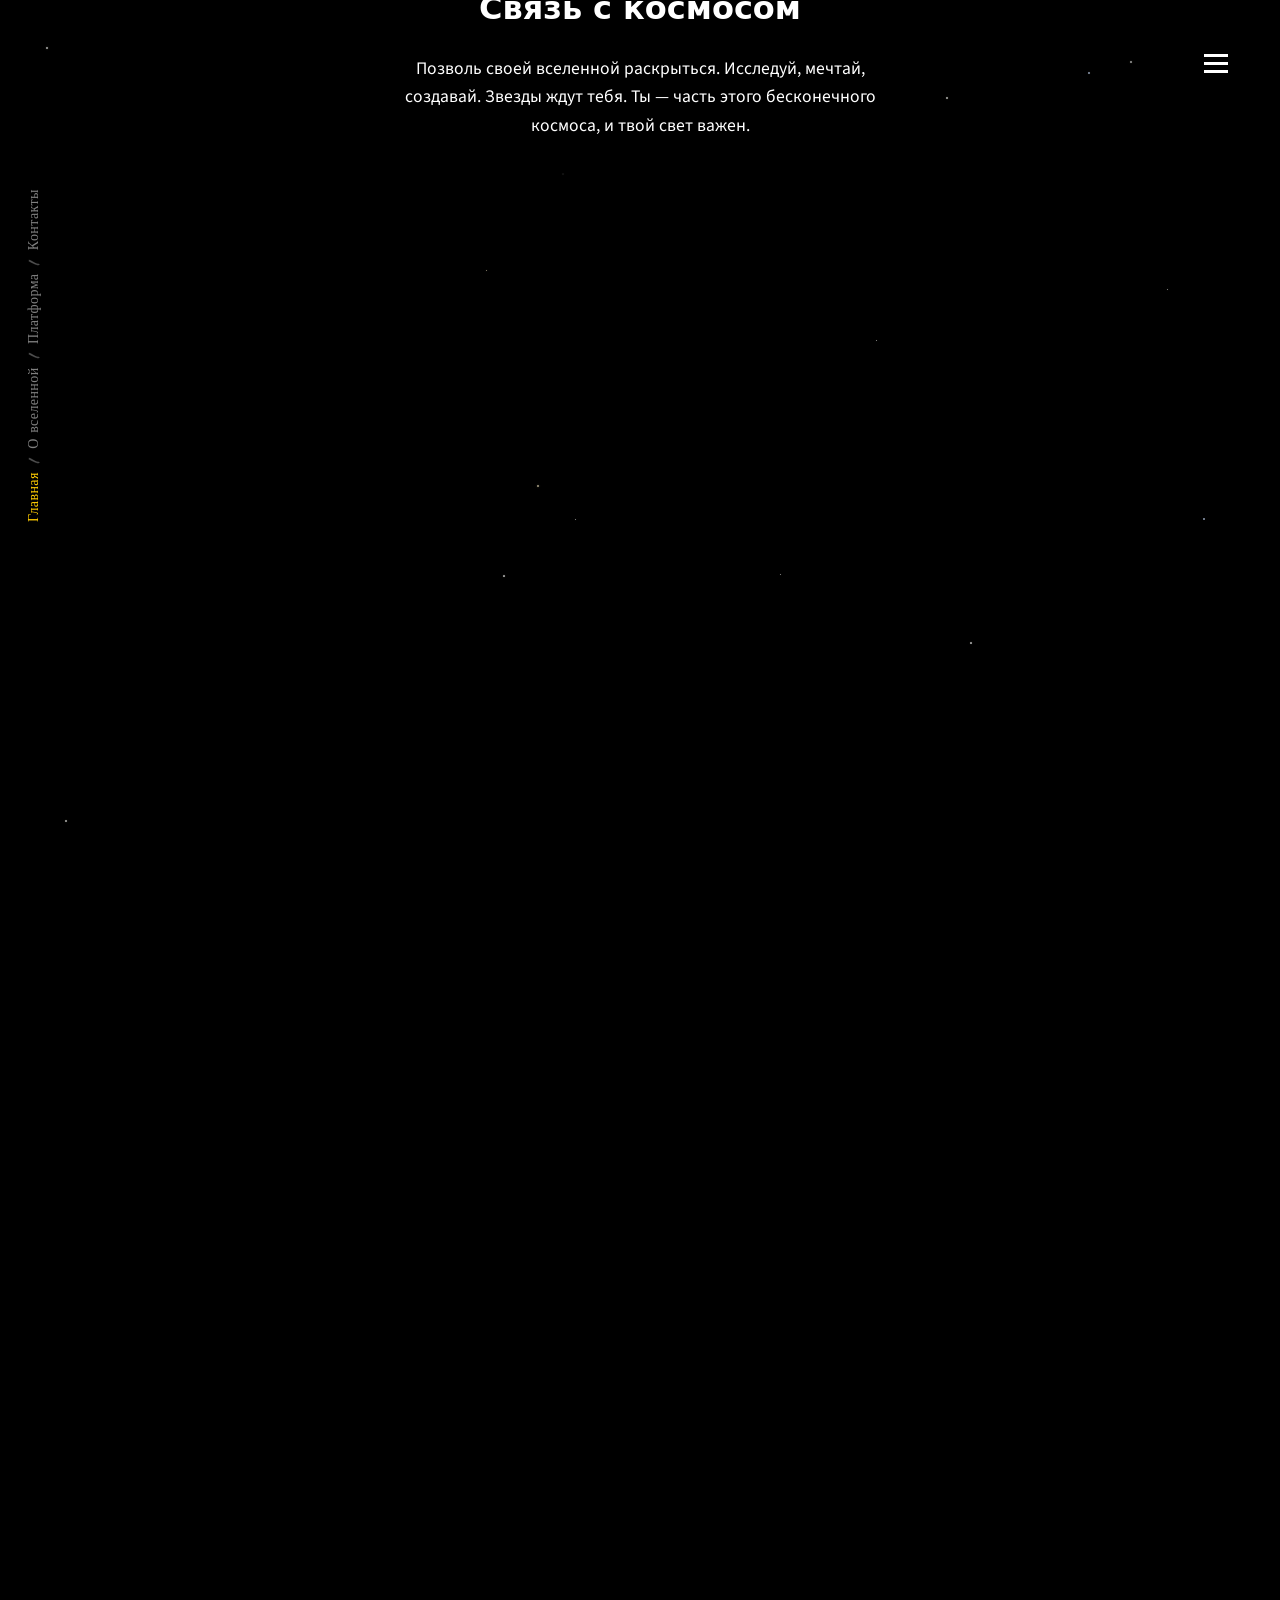
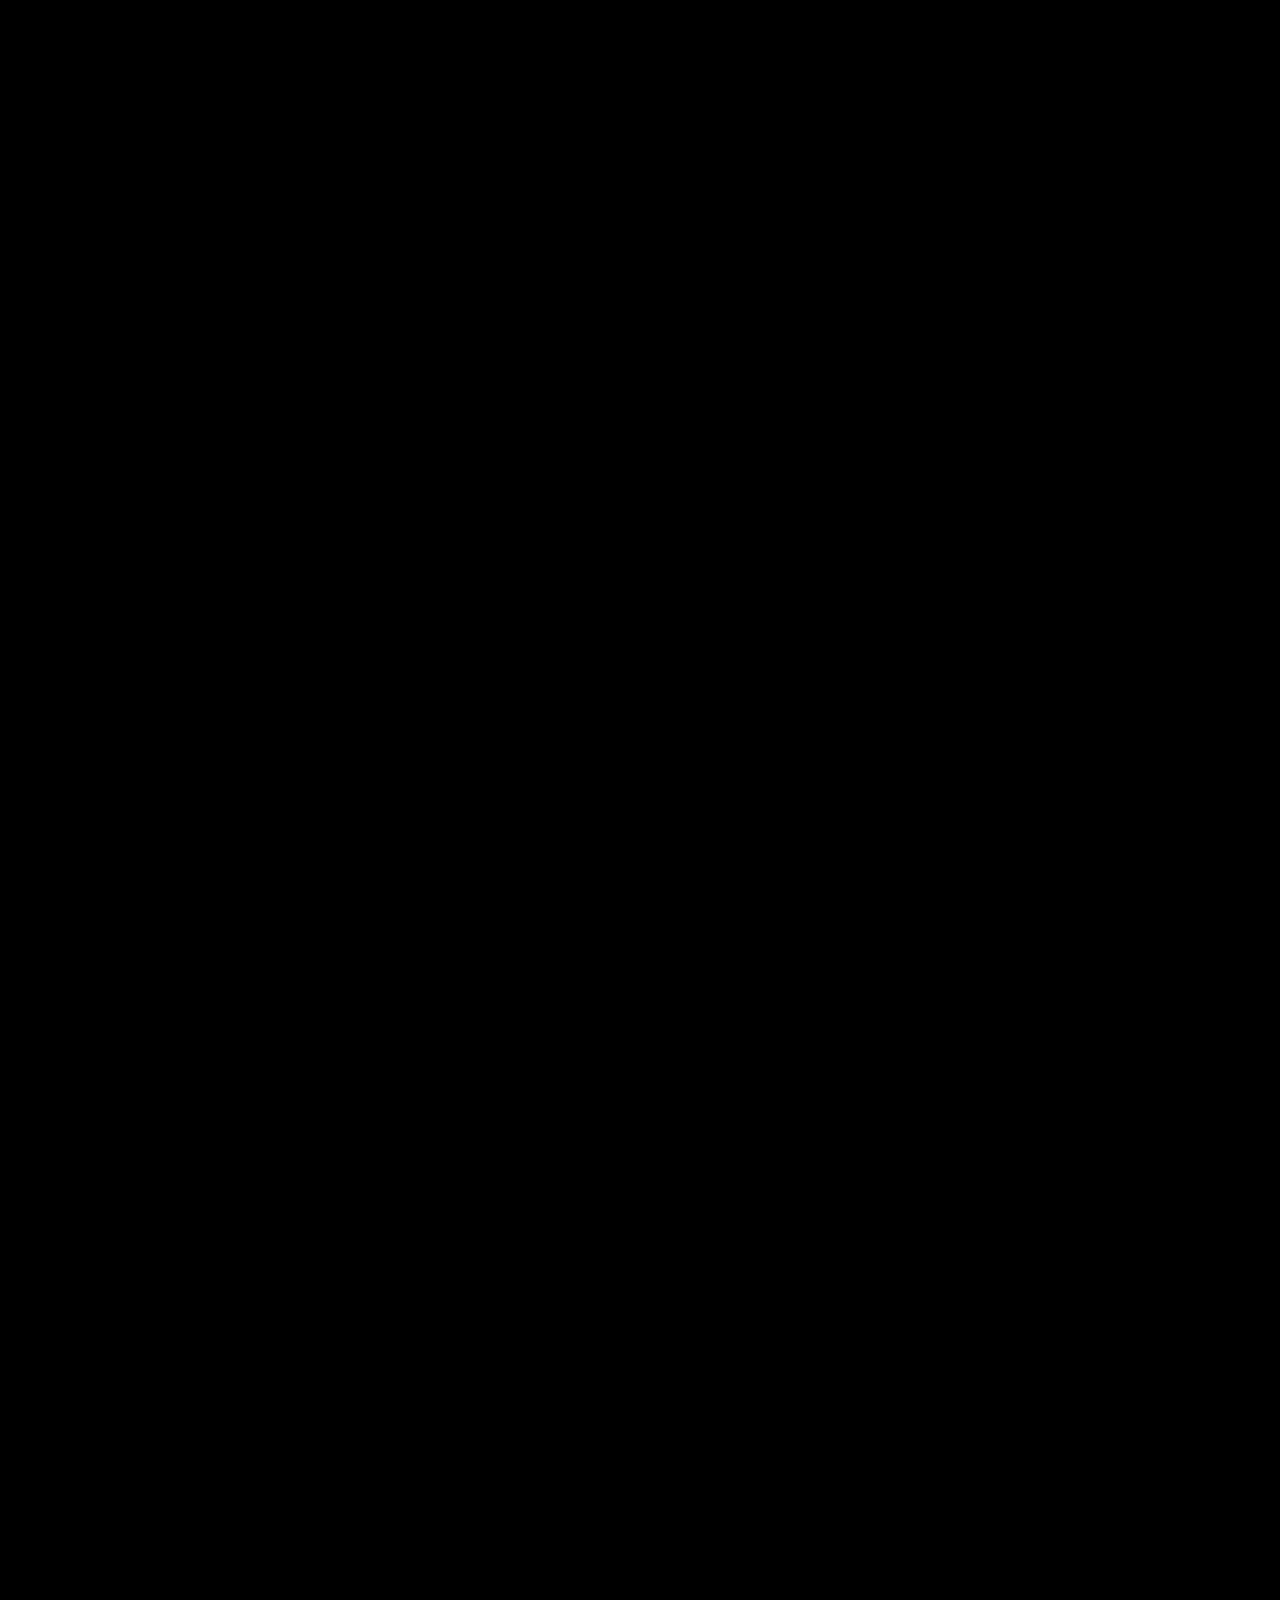
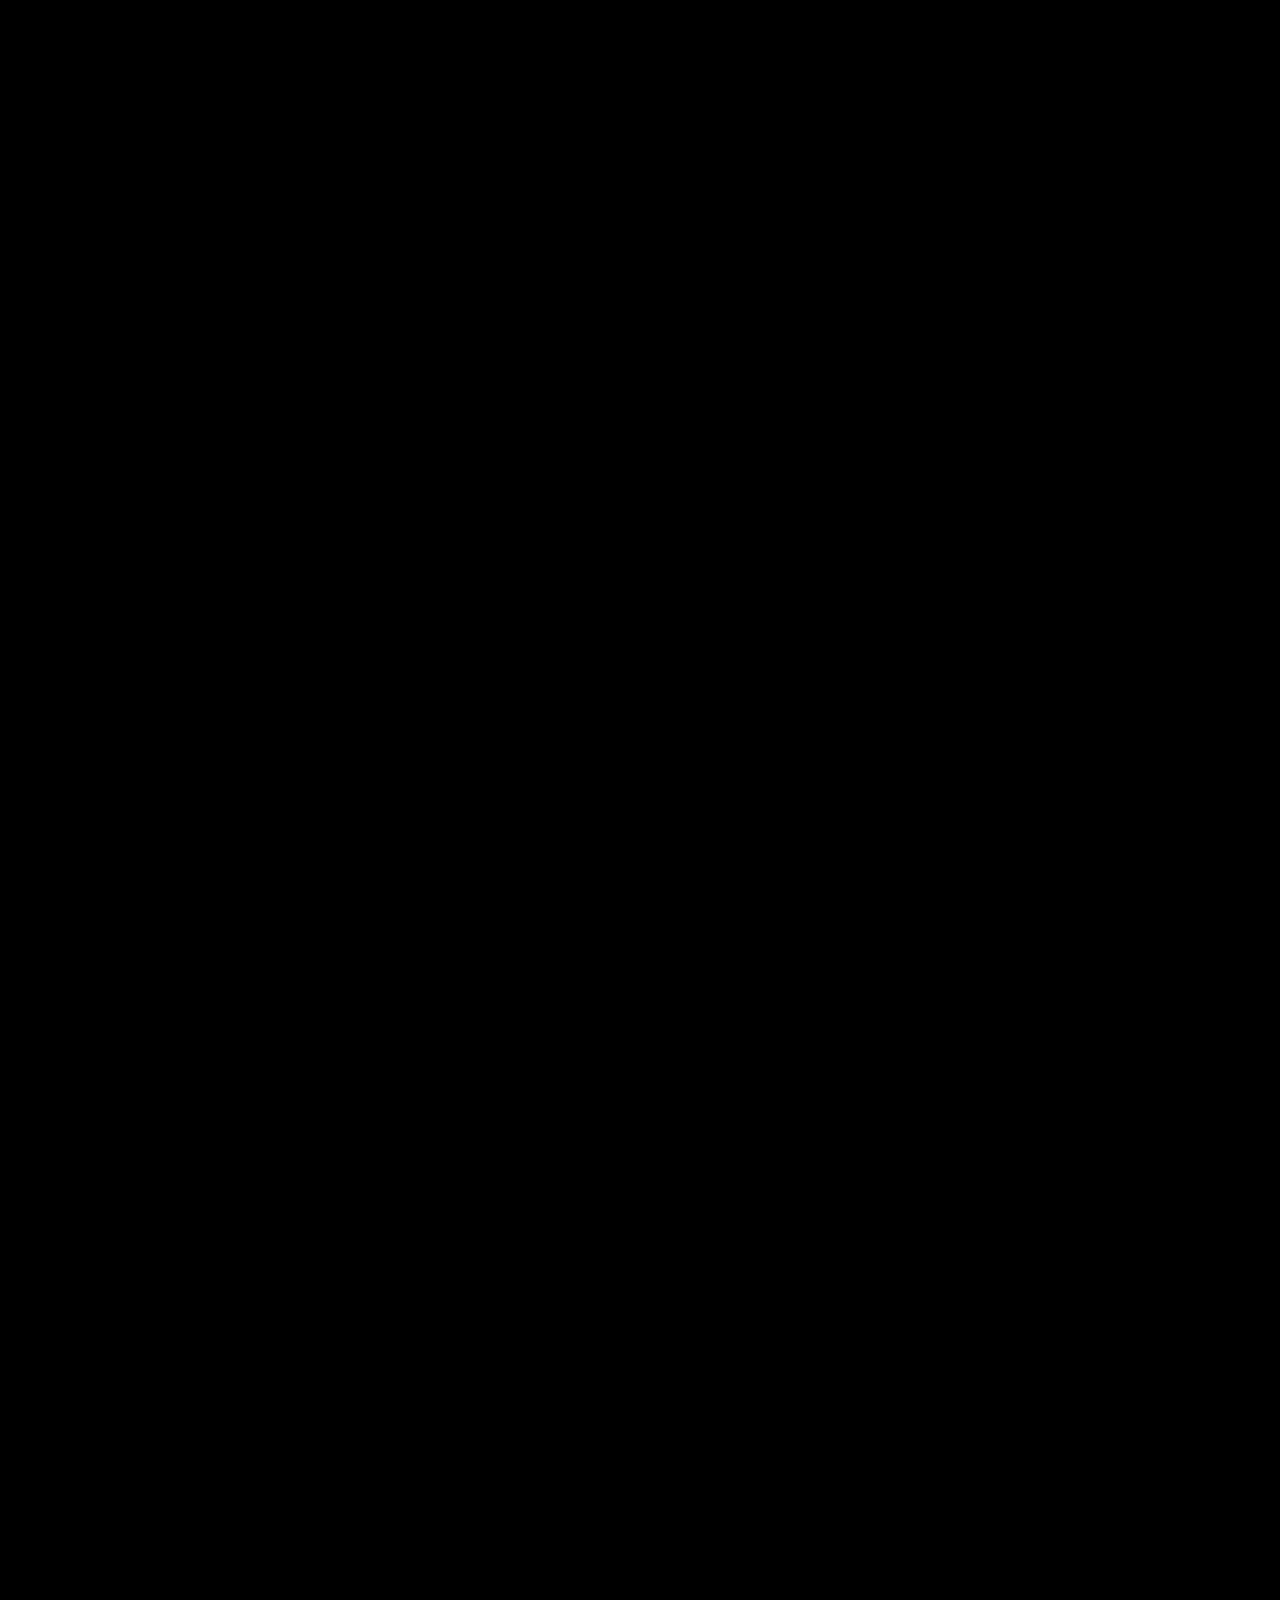
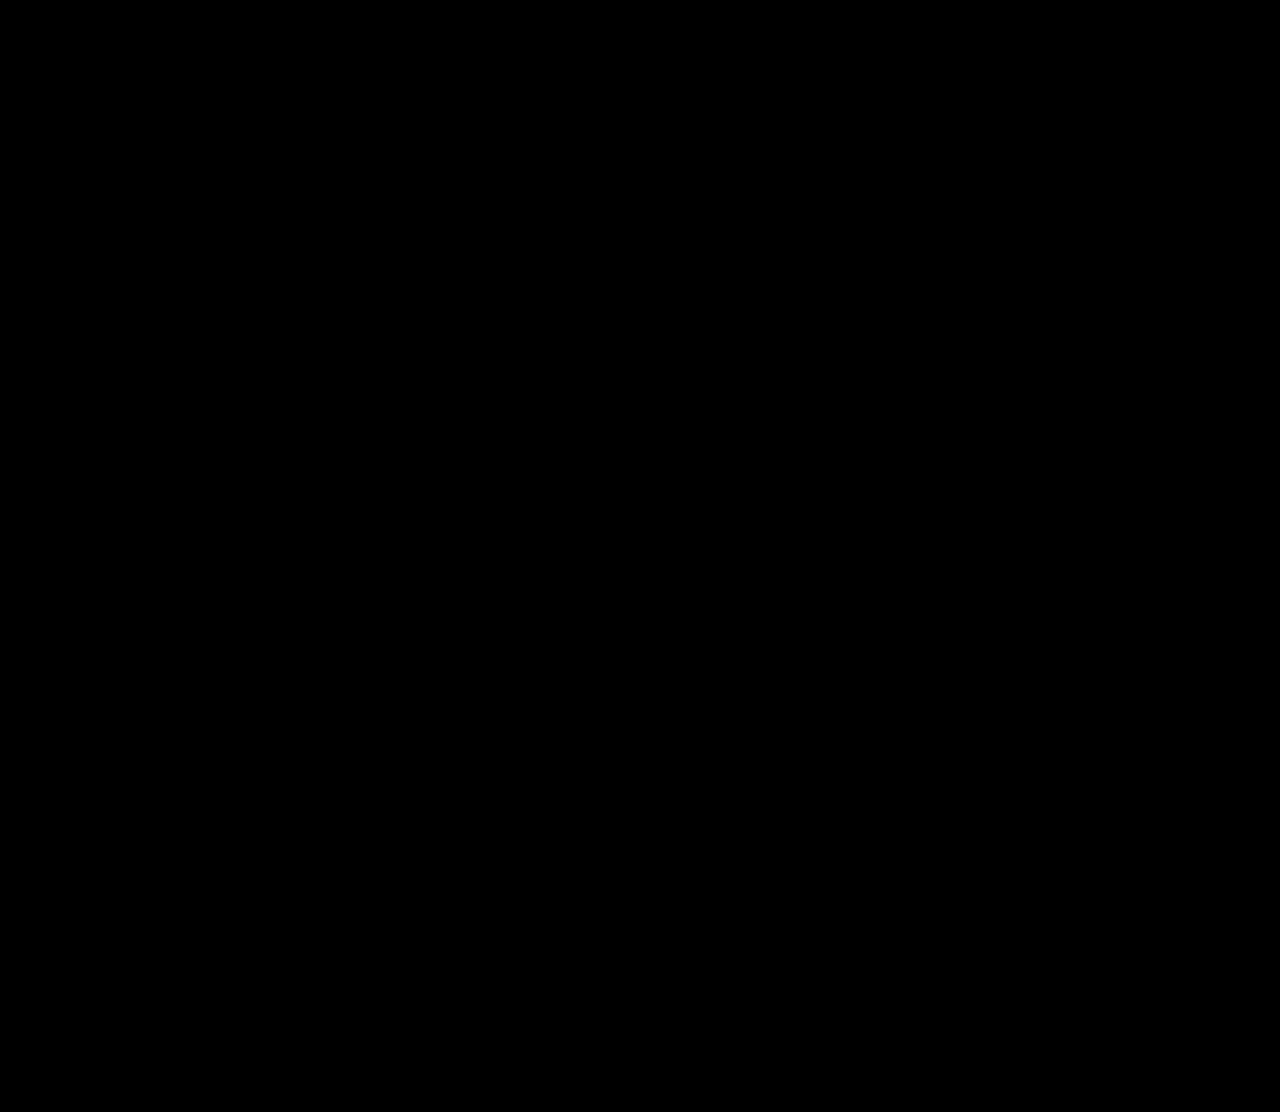
==== commit c830b153: "fix(about): crawl unlock after lock race (microtask); touch+width mobile threshold; sw v244 Made-wit" ====
--- a/PWA/main.html
+++ b/PWA/main.html
@@ -1825,16 +1825,35 @@
         const UNLOCK_CRAWL_PROGRESS = 0.1;
         const UNLOCK_CRAWL_PROGRESS_MOBILE = 1;
 
-        /** 100%: узкий экран ИЛИ телефон в ландшафте (>768px, но coarse pointer). Иначе 10% давало ранний unlock → «замирание» титров ~10–14% и сразу скролл страницы. */
+        /** 100%: узкий экран, coarse+планшет, тач-устройство (в т.ч. iPhone в ландшафте с fine). Десктоп только мышь — 10%. */
         function getUnlockProgressThreshold() {
             const narrow = window.matchMedia("(max-width: 768px)").matches;
             const phoneOrTabletTouch =
                 window.matchMedia("(pointer: coarse)").matches &&
                 window.matchMedia("(max-width: 1024px)").matches;
-            if (narrow || phoneOrTabletTouch) {
+            const touchNarrow =
+                typeof navigator !== "undefined" &&
+                typeof navigator.maxTouchPoints === "number" &&
+                navigator.maxTouchPoints > 0 &&
+                window.matchMedia("(max-width: 1280px)").matches;
+            if (narrow || phoneOrTabletTouch || touchNarrow) {
                 return UNLOCK_CRAWL_PROGRESS_MOBILE;
             }
             return UNLOCK_CRAWL_PROGRESS;
+        }
+
+        function readCrawlProgressFromDom() {
+            const c = document.getElementById("aboutCrawlContent");
+            if (!c) return 0;
+            const raw = getComputedStyle(c).getPropertyValue("--crawl-progress").trim();
+            const p = raw ? parseFloat(raw) : 0;
+            return Number.isFinite(p) ? Math.max(0, Math.min(1, p)) : 0;
+        }
+
+        function tryUnlockAfterLockApplied() {
+            queueMicrotask(() => {
+                tryUnlockFromCrawlProgress(readCrawlProgressFromDom());
+            });
         }
 
         /**
@@ -1869,6 +1888,7 @@
             document.documentElement.classList.add("crawl-scroll-lock");
             document.body.classList.add("crawl-scroll-lock");
             document.body.style.top = `-${crawlScrollLockY}px`;
+            tryUnlockAfterLockApplied();
         }
 
         function unlockCrawlBodyScroll() {
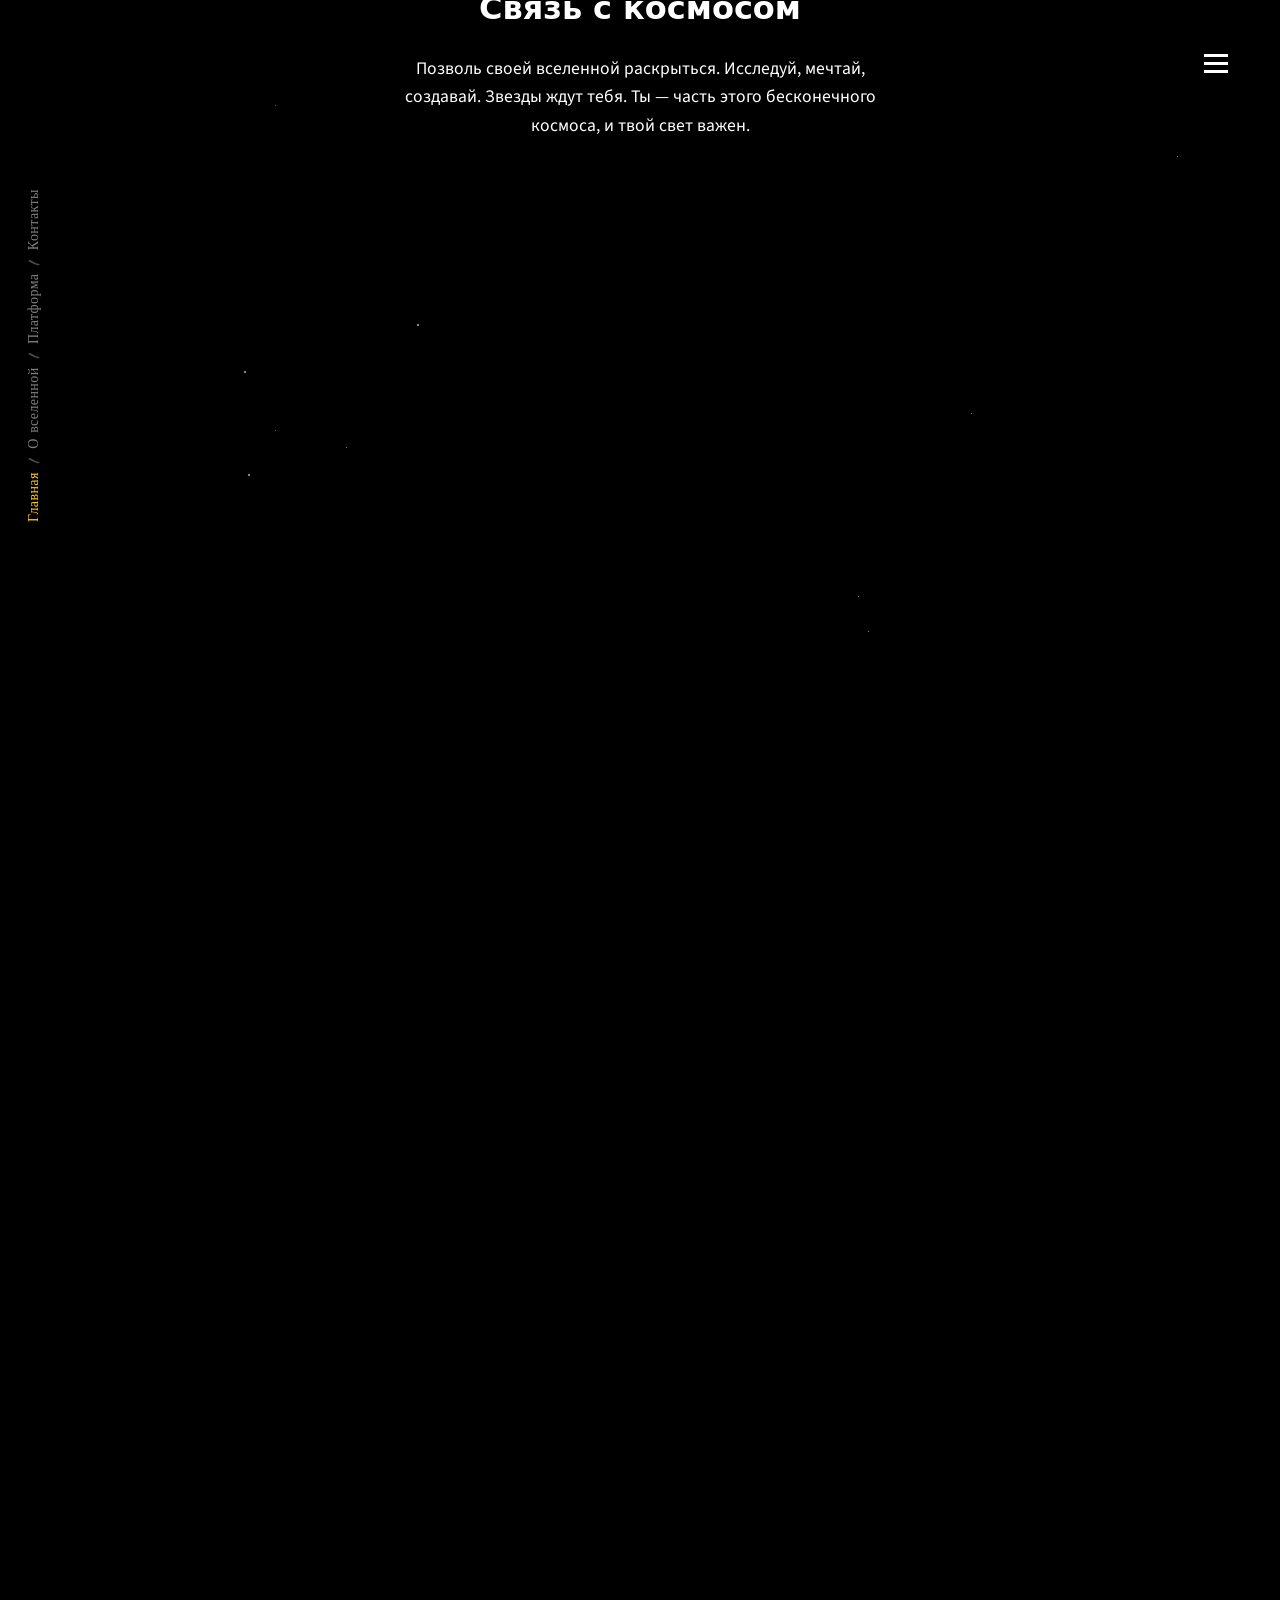
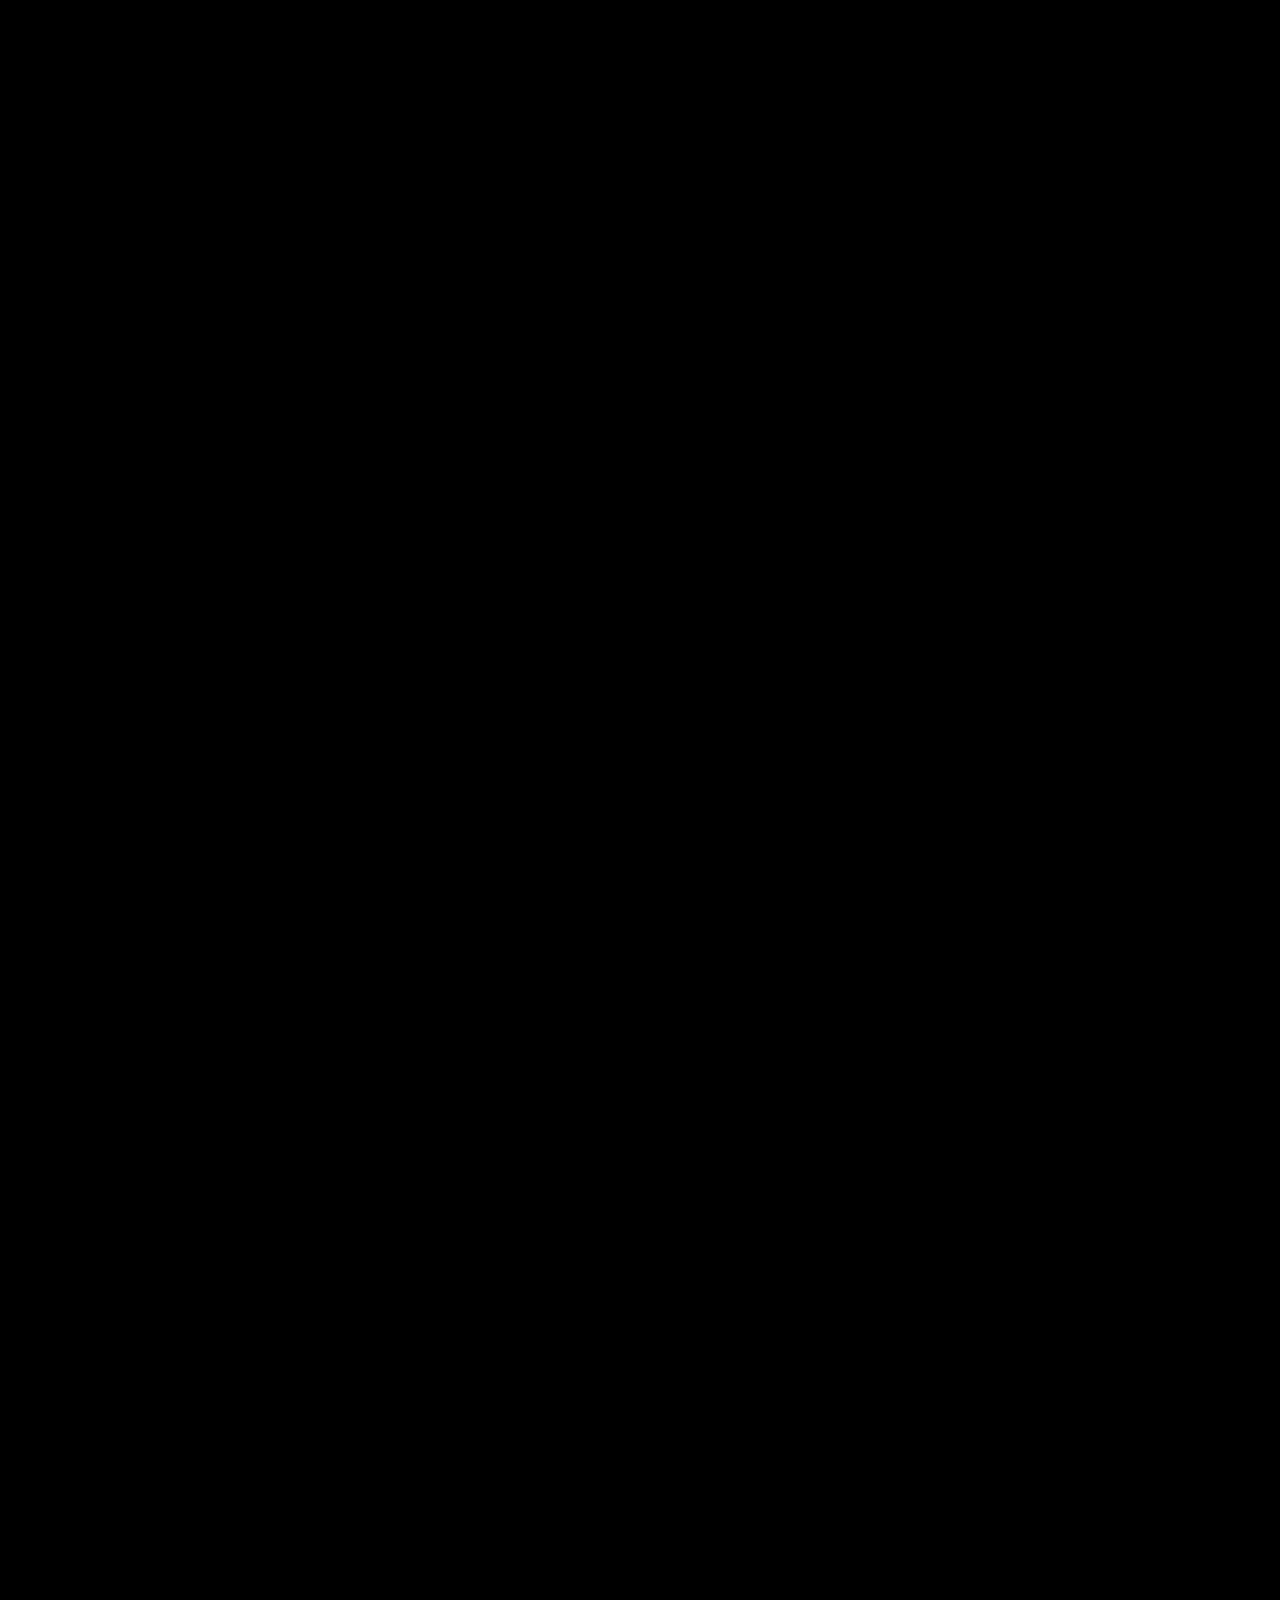
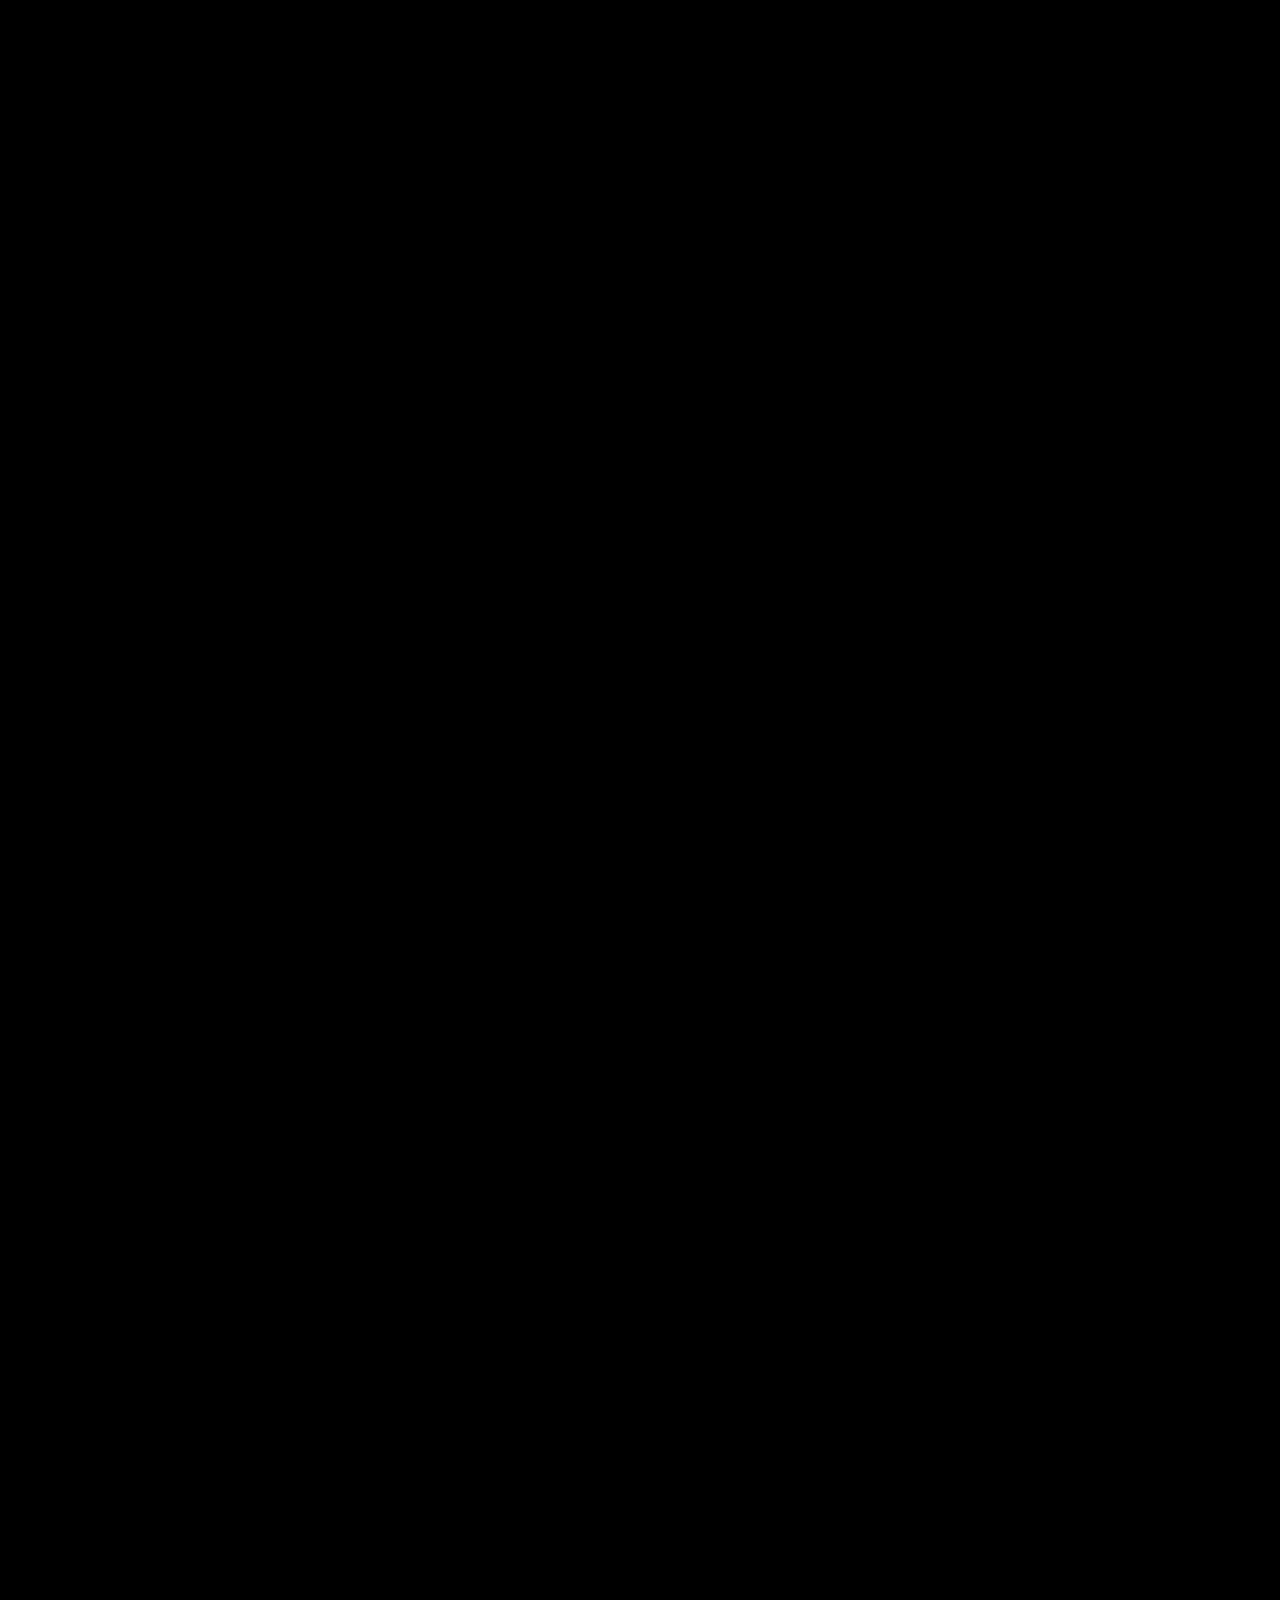
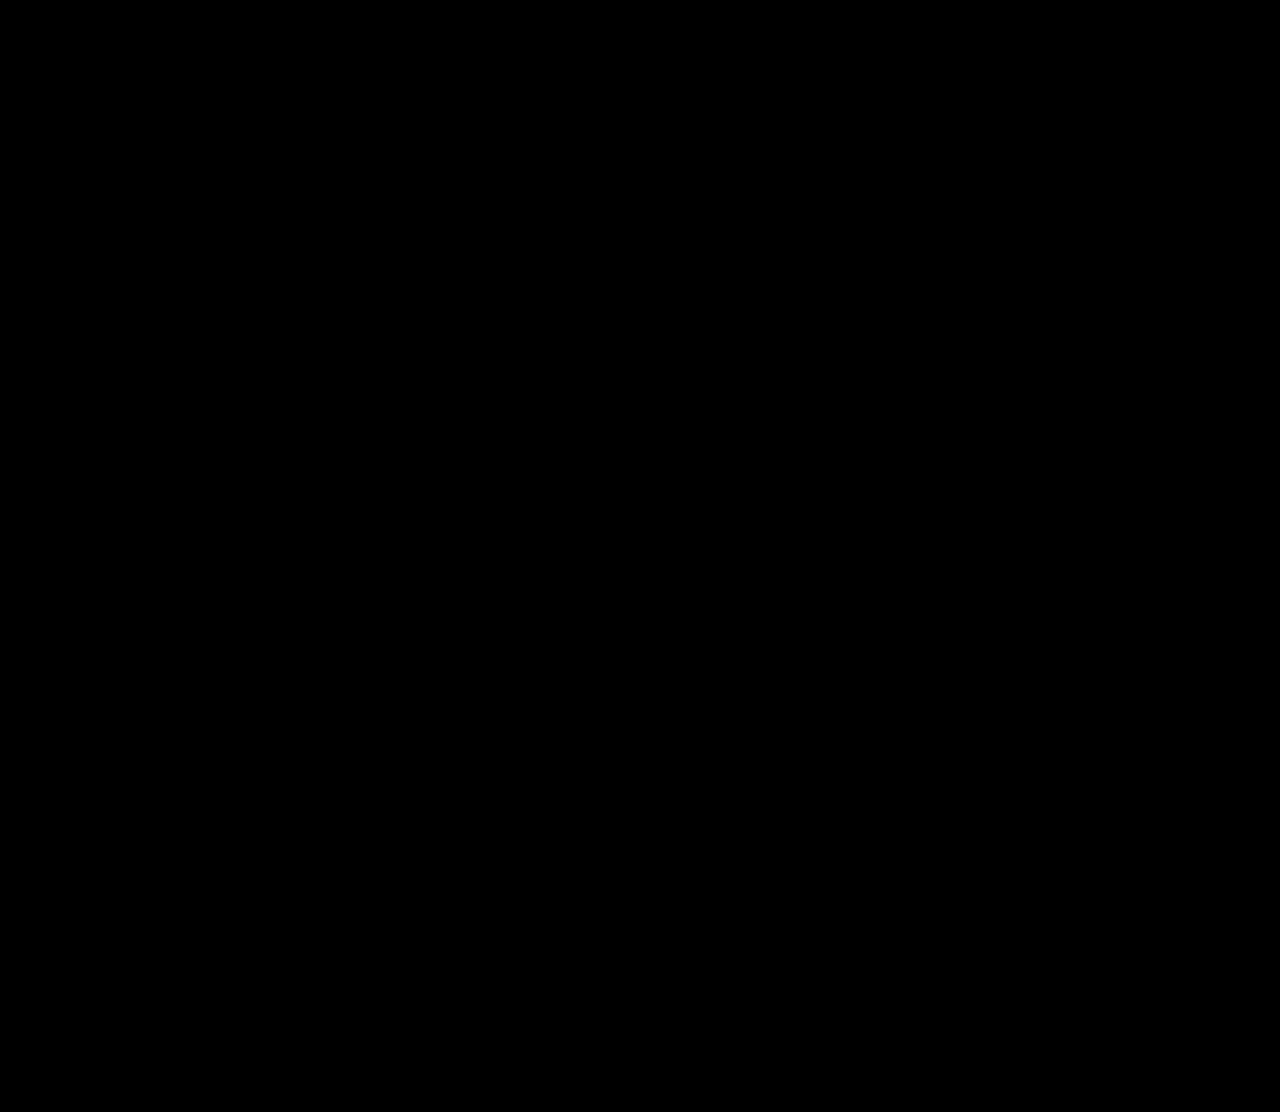
==== commit 2b3baa76: "style(about): crawl perspective 200px on mobile (<=768px); sw v245 Made-with: Cursor" ====
--- a/PWA/main.html
+++ b/PWA/main.html
@@ -352,8 +352,8 @@
                 height: min(50em, 72vh) !important;
                 left: 50% !important;
                 margin-left: 0 !important;
-                transform: translateX(-50%) perspective(300px) rotateX(25deg) !important;
-                -webkit-transform: translateX(-50%) perspective(300px) rotateX(25deg) !important;
+                transform: translateX(-50%) perspective(200px) rotateX(25deg) !important;
+                -webkit-transform: translateX(-50%) perspective(200px) rotateX(25deg) !important;
                 font-size: clamp(660%, 19vw, 900%) !important;
             }
             .about-starwars-titlecontent {
@@ -943,6 +943,13 @@
             transform: translateX(-50%) perspective(300px) rotateX(25deg);
             -webkit-transform-origin: center bottom;
             -webkit-transform: translateX(-50%) perspective(300px) rotateX(25deg);
+        }
+
+        @media (max-width: 768px) {
+            .about-starwars-titles {
+                transform: translateX(-50%) perspective(200px) rotateX(25deg);
+                -webkit-transform: translateX(-50%) perspective(200px) rotateX(25deg);
+            }
         }
 
         .about-starwars-titles::after {
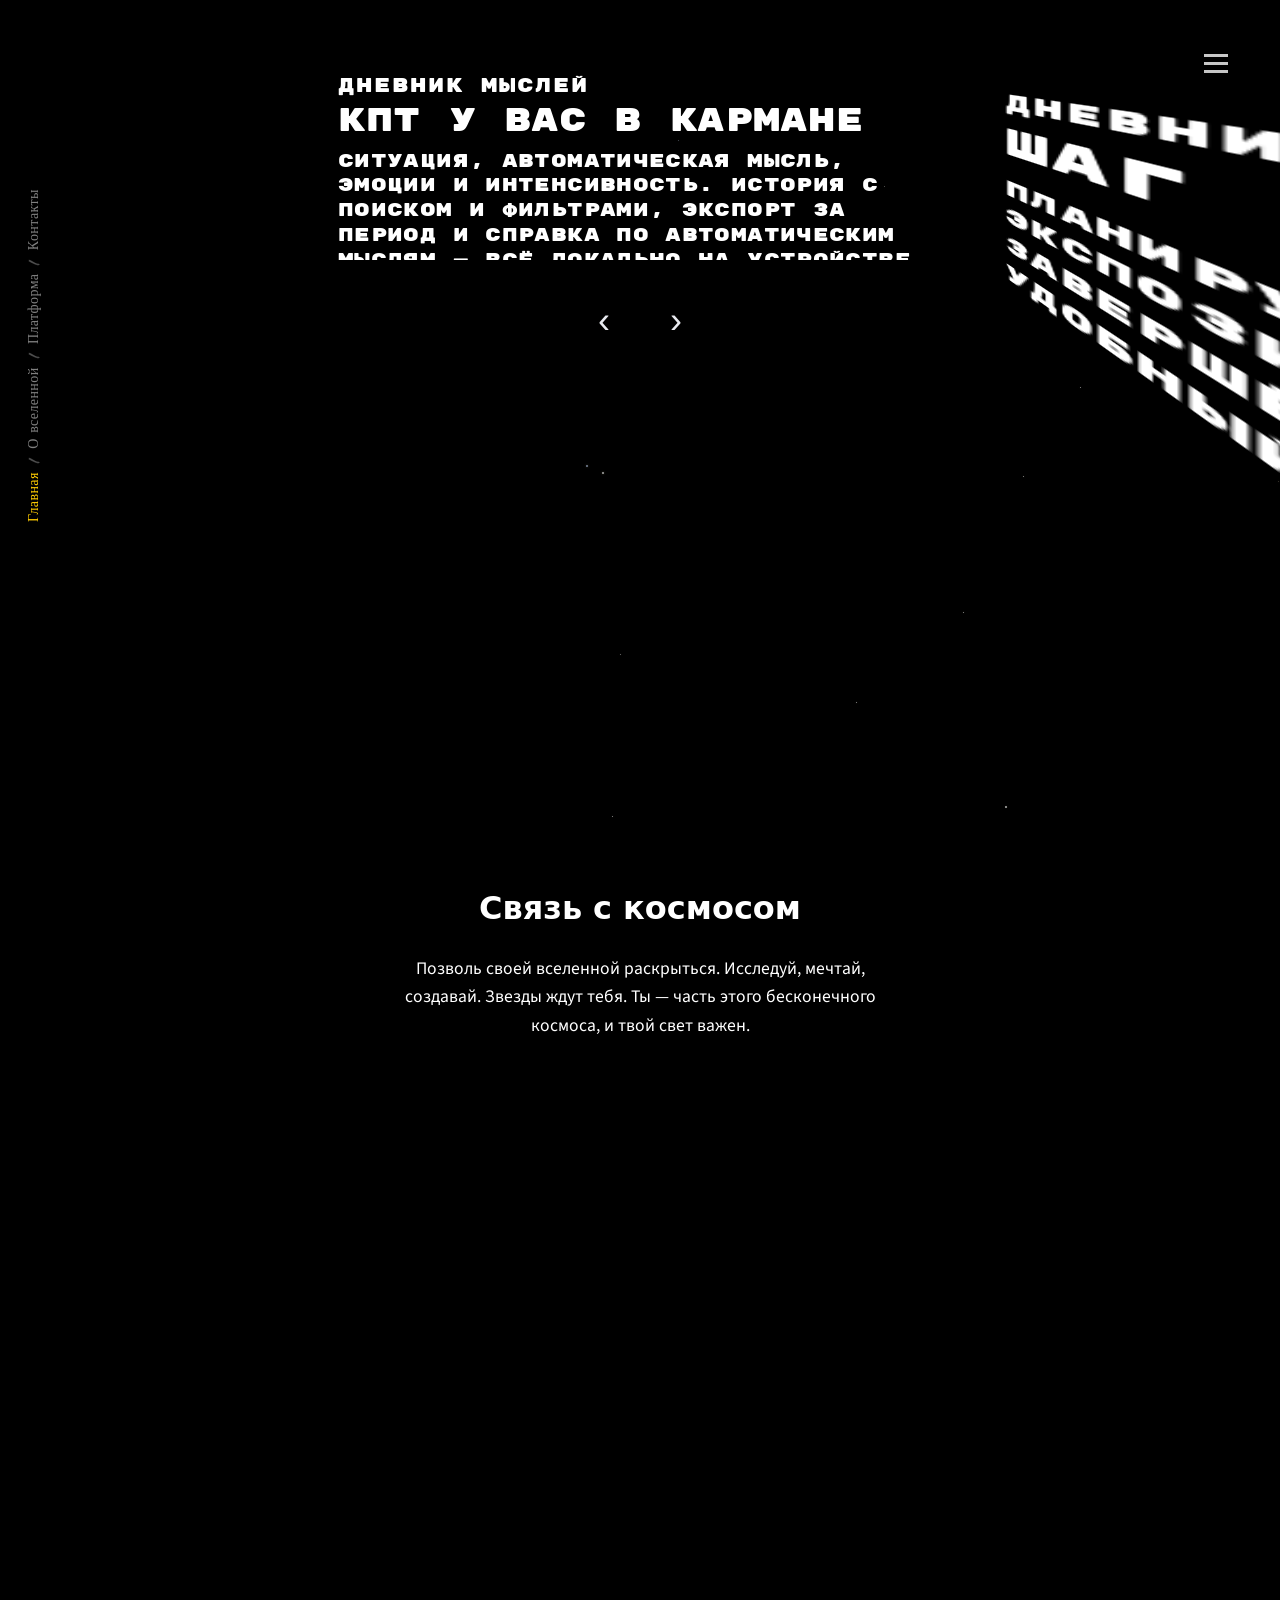
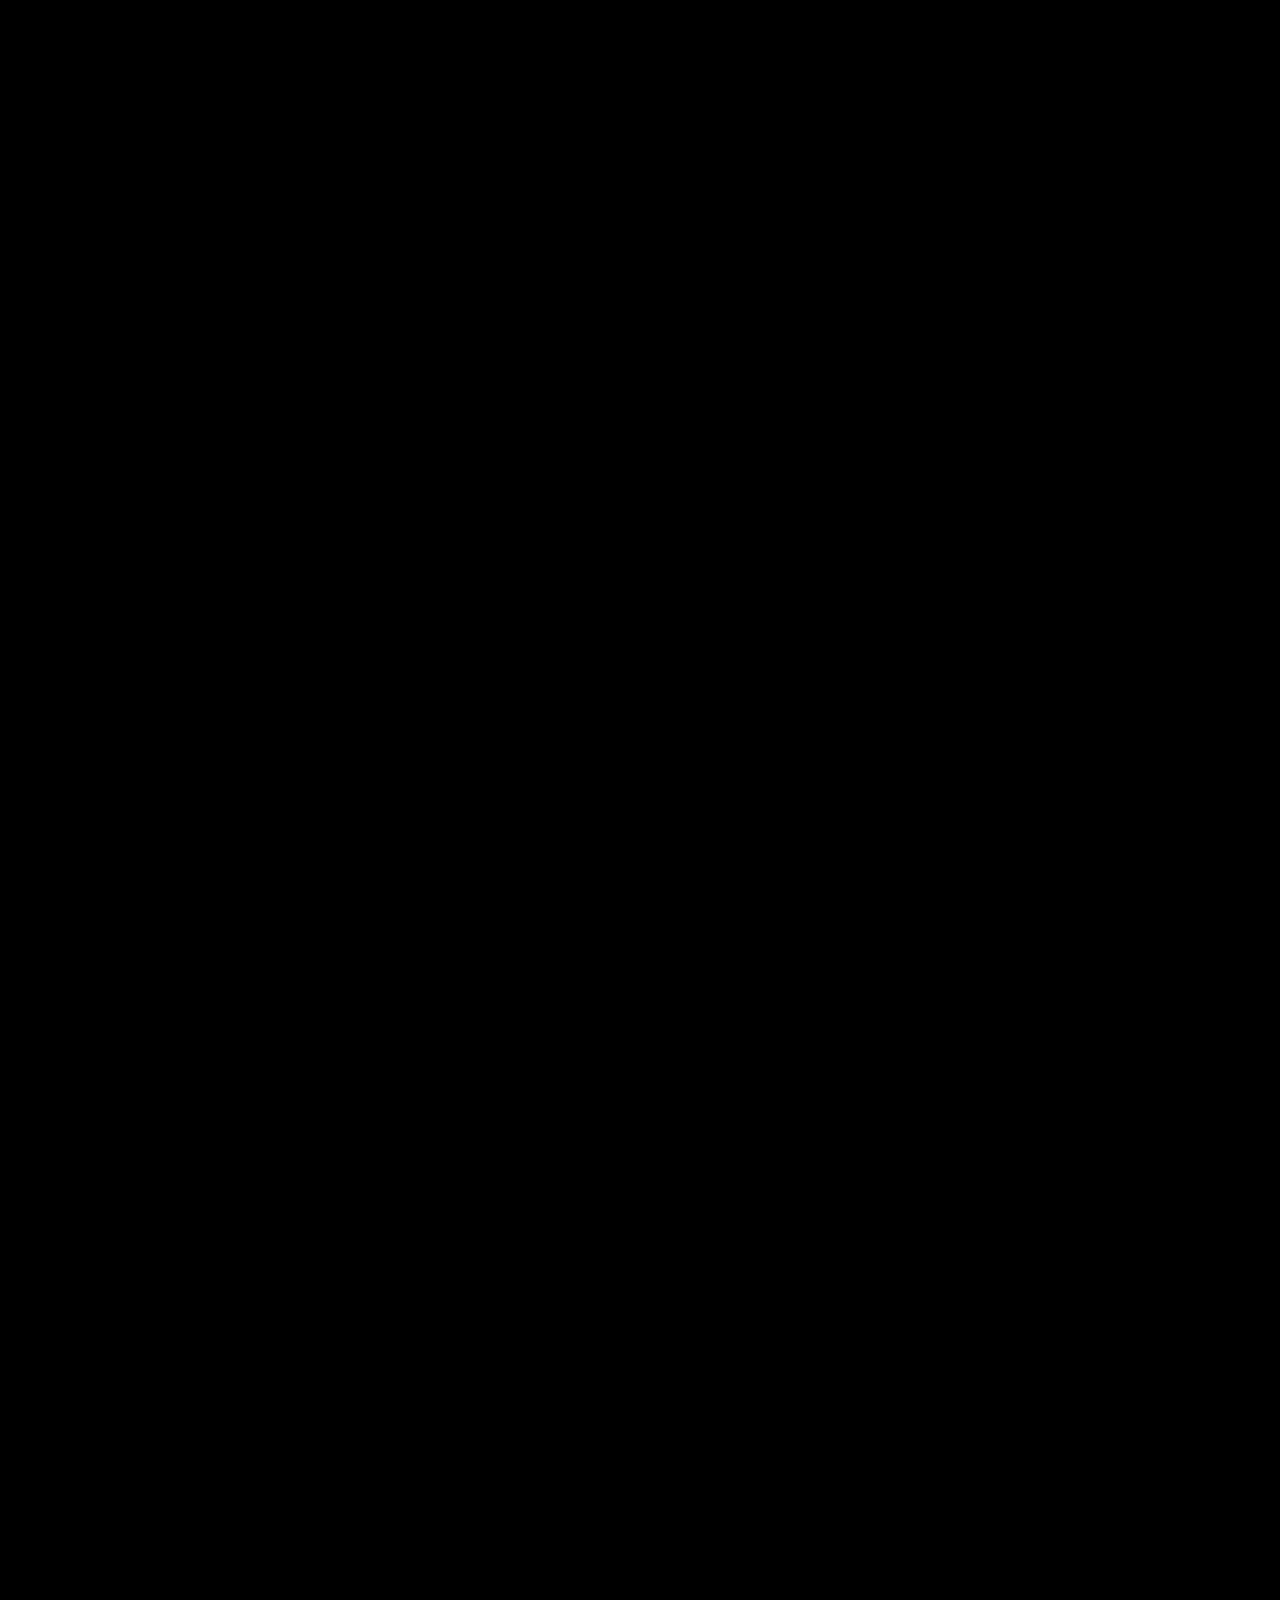
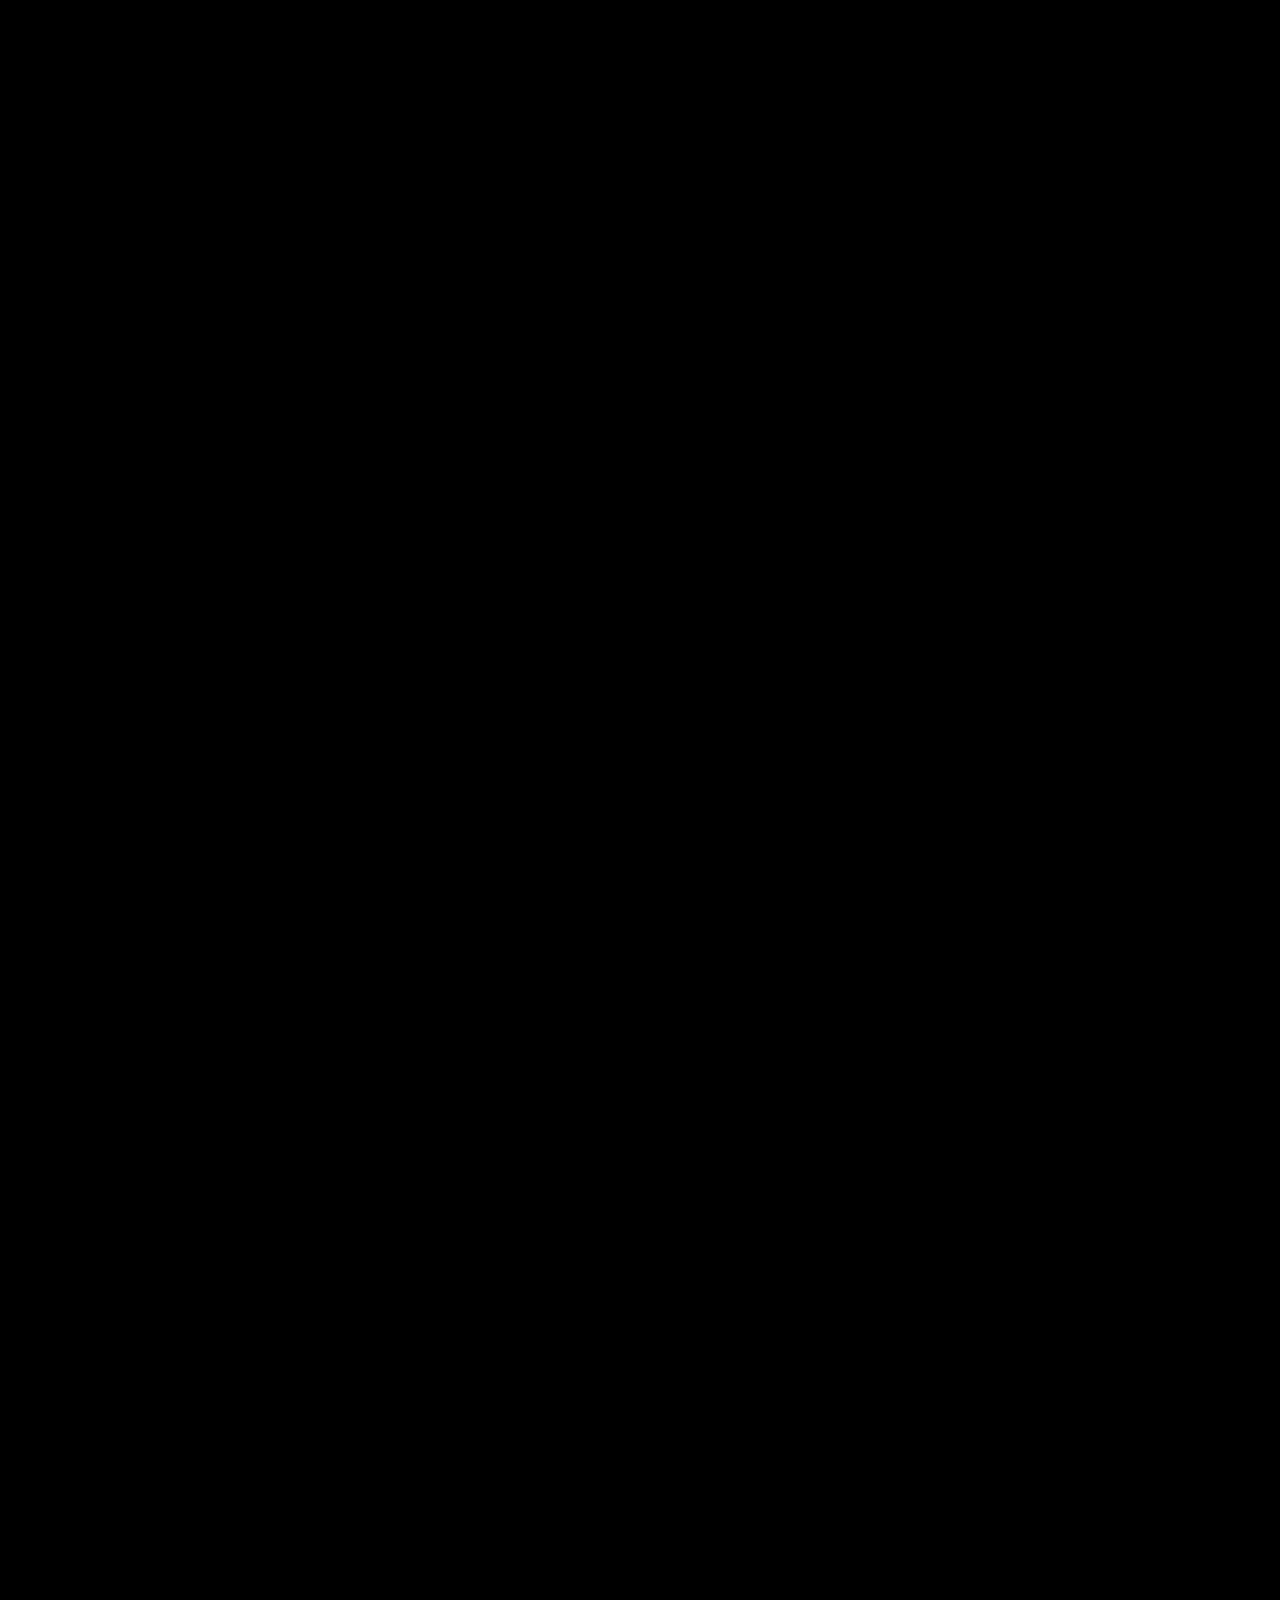
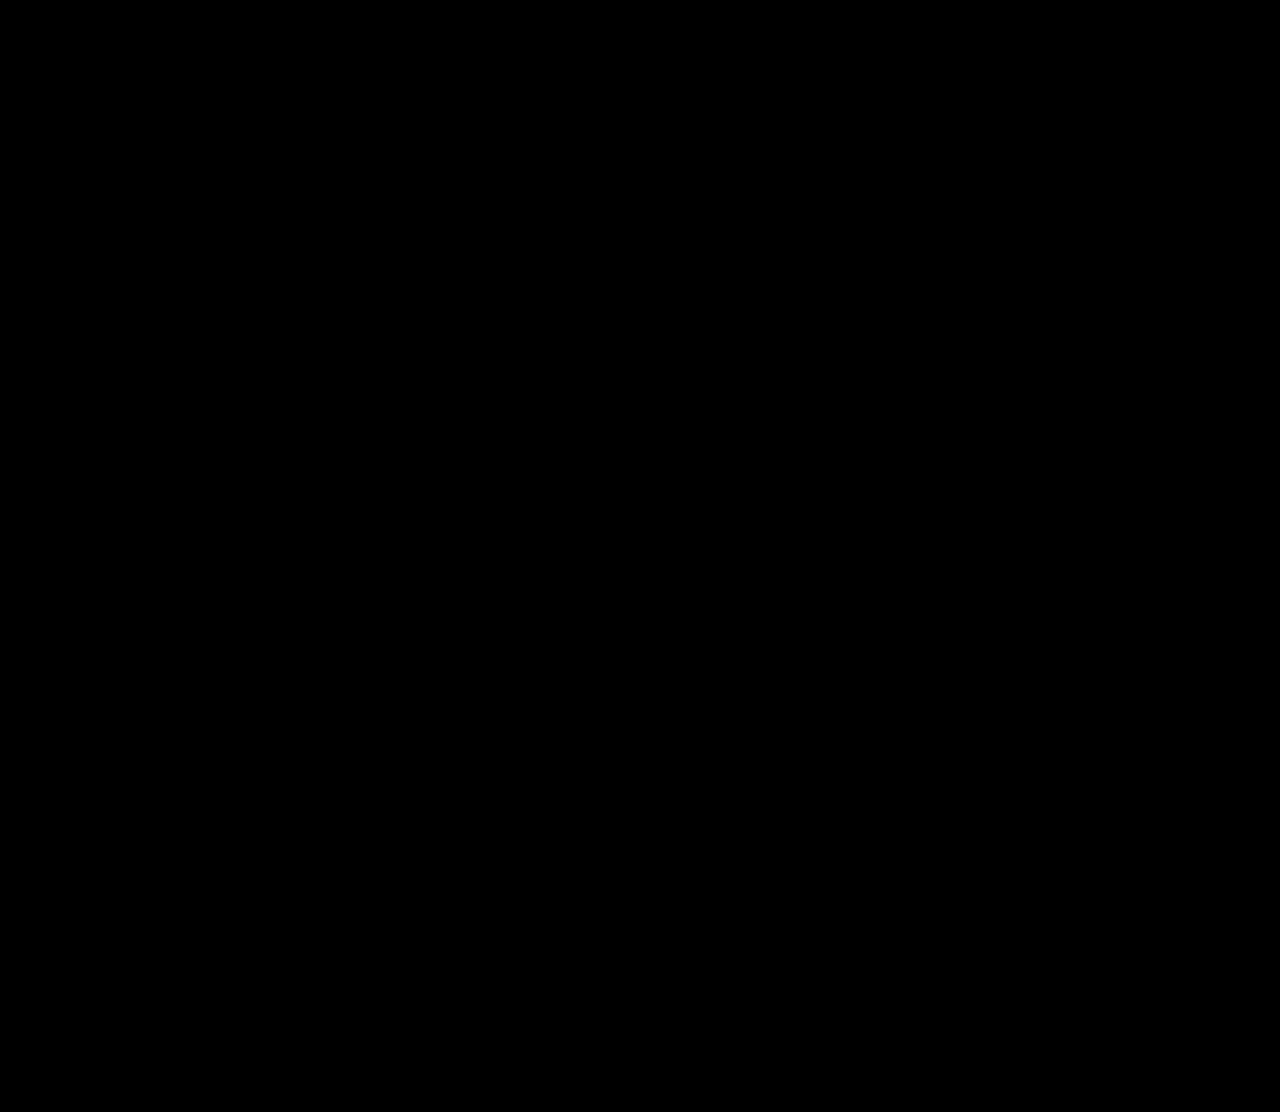
==== commit a908619a: "style(about): crawl fade band --crawl-fade-band; sw v246 Made-with: Cursor" ====
--- a/PWA/main.html
+++ b/PWA/main.html
@@ -347,6 +347,7 @@
                 margin-top: clamp(0.75rem, 3vw, 1.5rem);
             }
             .about-starwars-titles {
+                --crawl-fade-band: 40%;
                 width: min(9em, calc(100% - 1.5rem)) !important;
                 max-width: min(9em, 100%) !important;
                 height: min(50em, 72vh) !important;
@@ -926,6 +927,8 @@
         }
 
         .about-starwars-titles {
+            /* Верхняя полоса затухания: доля высоты блока титров (меньше % — выше «горизонт», больше читаемого текста) */
+            --crawl-fade-band: 44%;
             position: absolute;
             width: min(10em, calc(100% - 2.5rem));
             max-width: min(10em, 100%);
@@ -958,8 +961,9 @@
             left: 0;
             right: 0;
             top: 0;
-            bottom: 40%;
-            background-image: linear-gradient(to bottom, rgba(0, 0, 0, 1) 0%, rgba(0, 0, 0, 0.82) 38%, transparent 100%);
+            bottom: auto;
+            height: var(--crawl-fade-band, 44%);
+            background-image: linear-gradient(to bottom, rgba(0, 0, 0, 1) 0%, rgba(0, 0, 0, 0.78) 30%, transparent 100%);
             pointer-events: none;
             z-index: 2;
         }
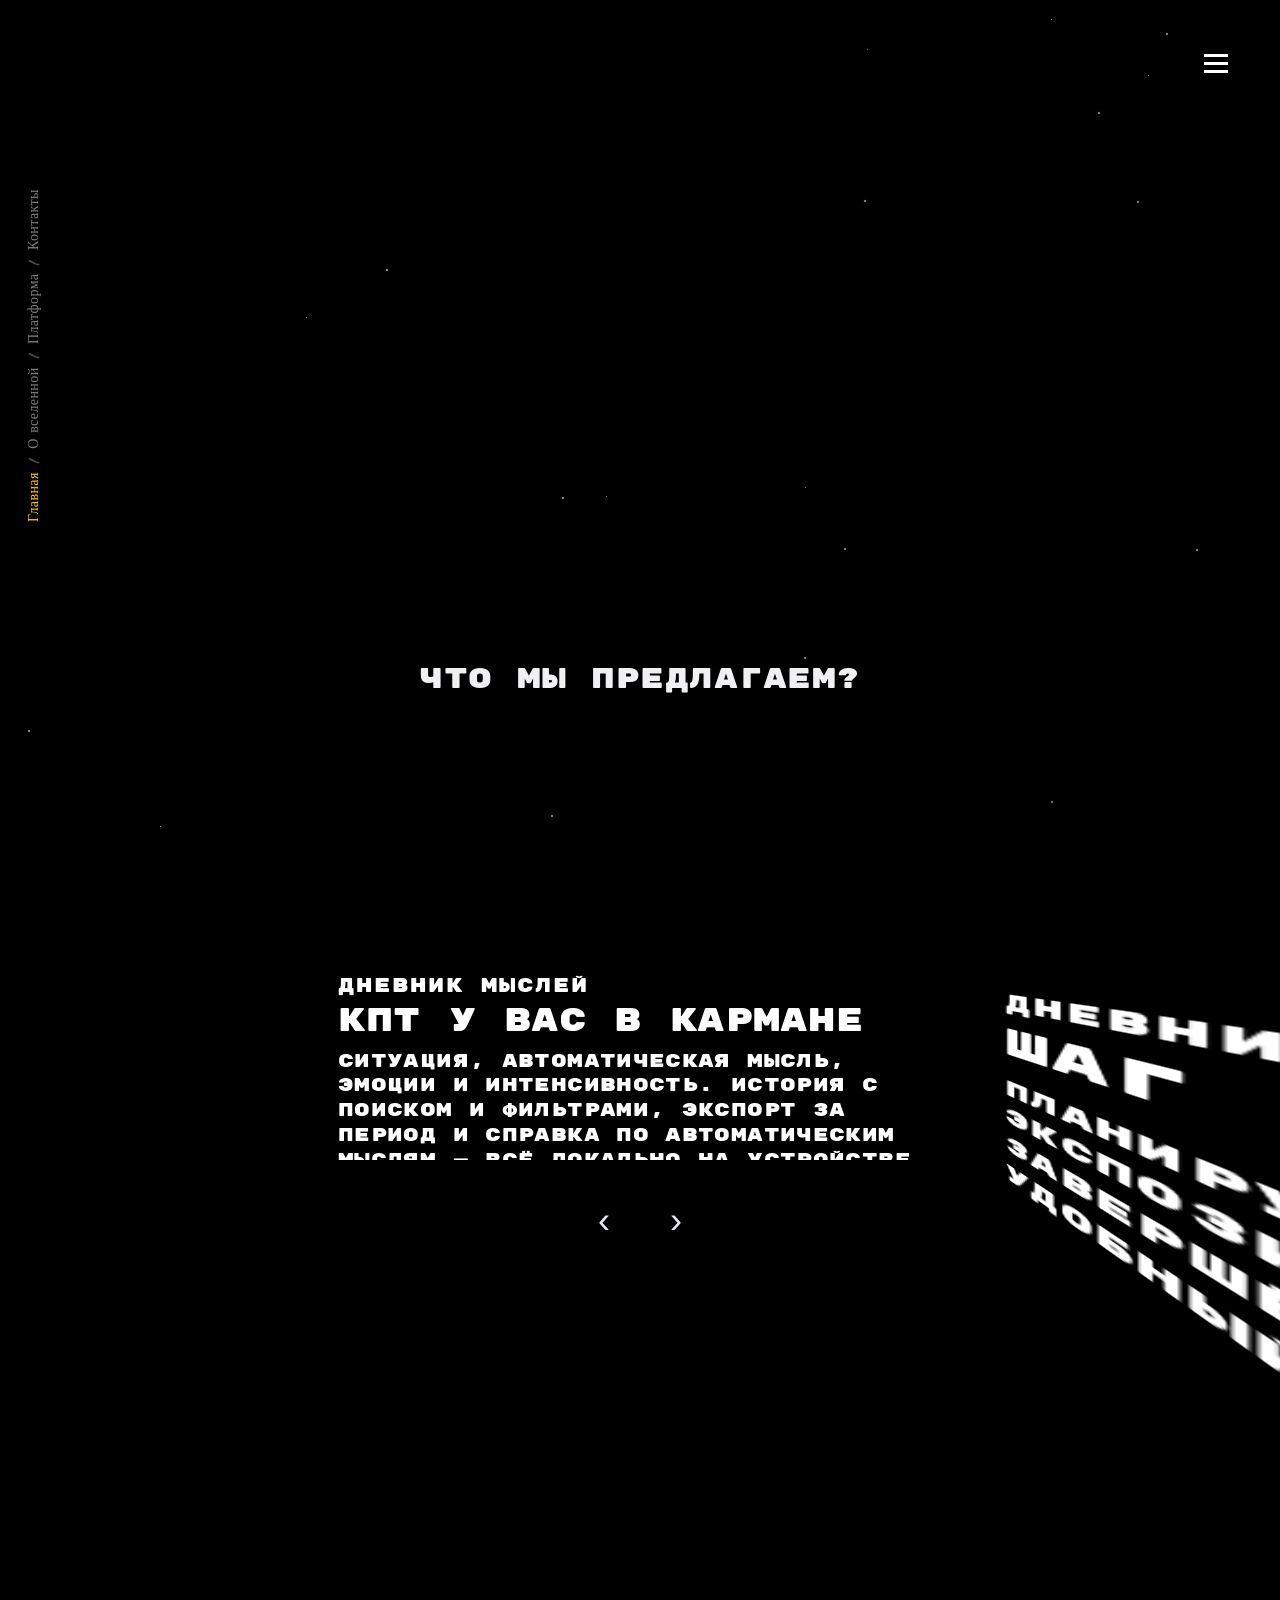
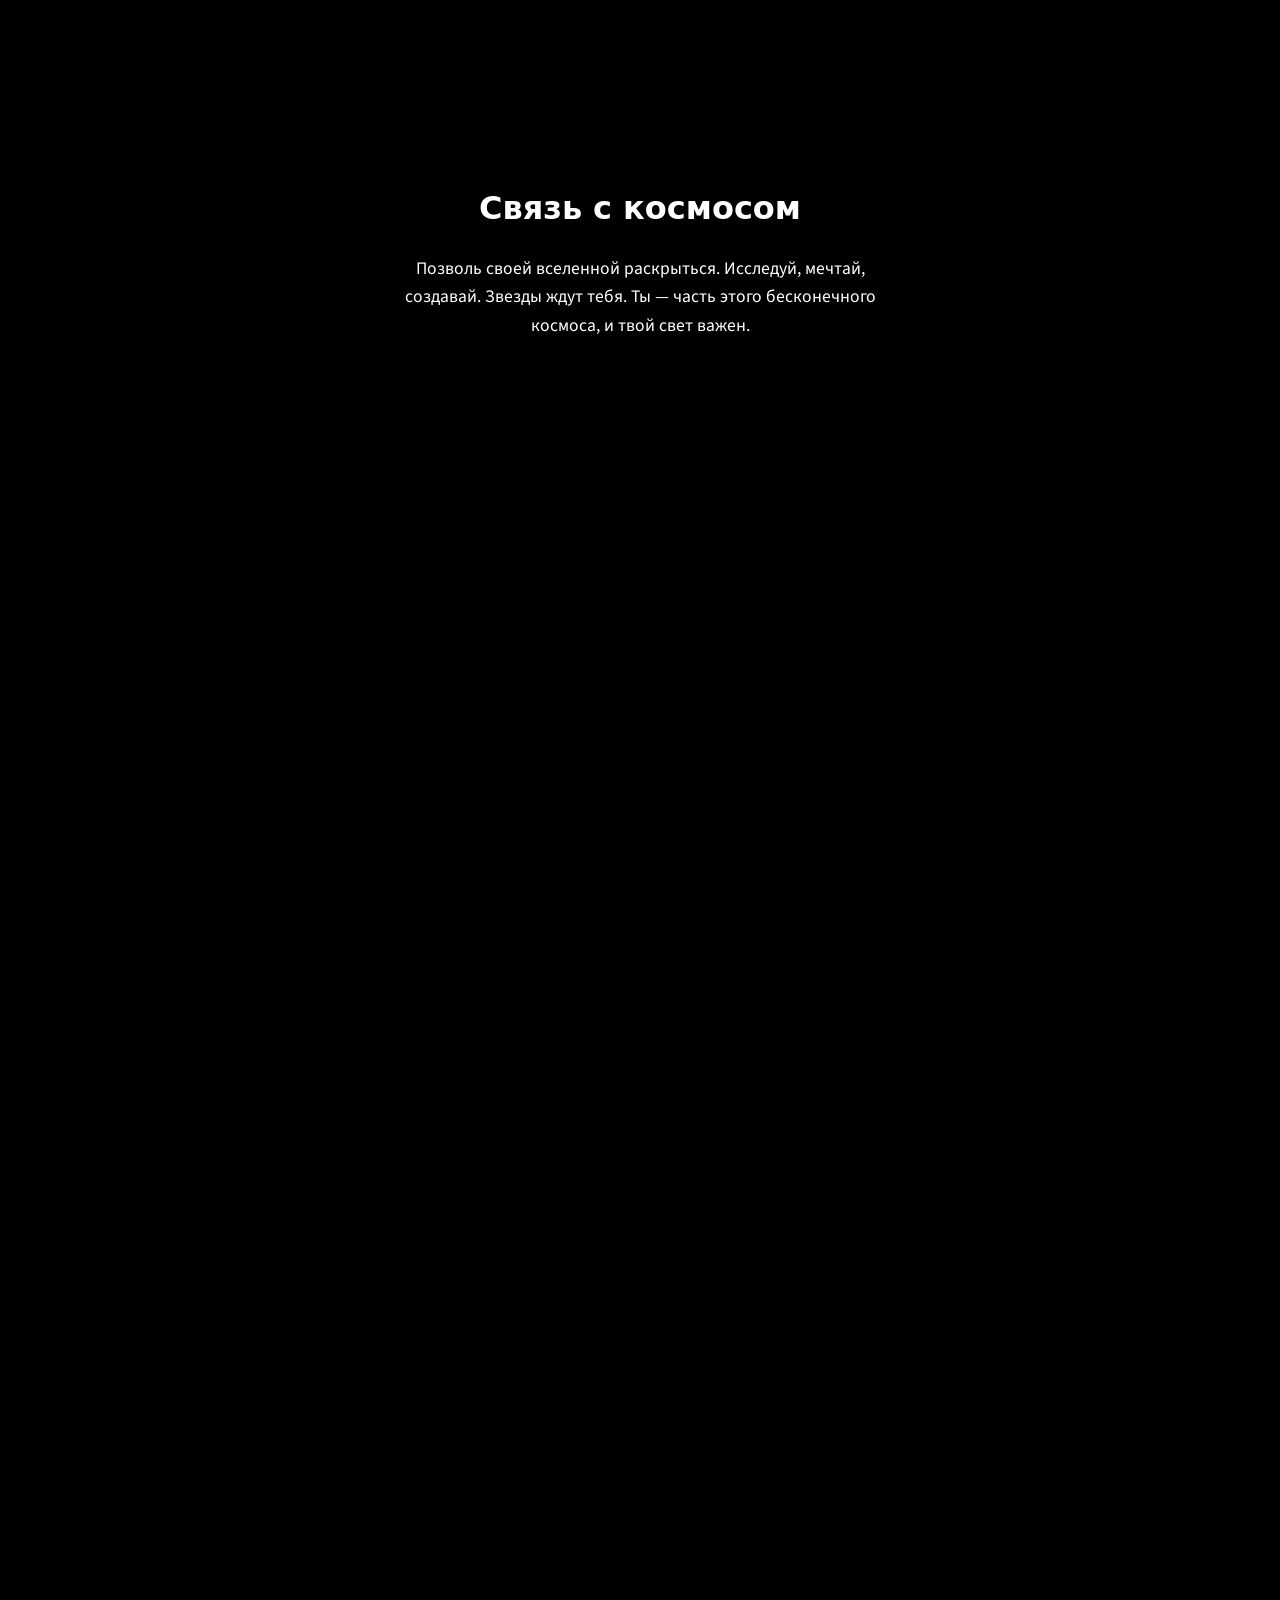
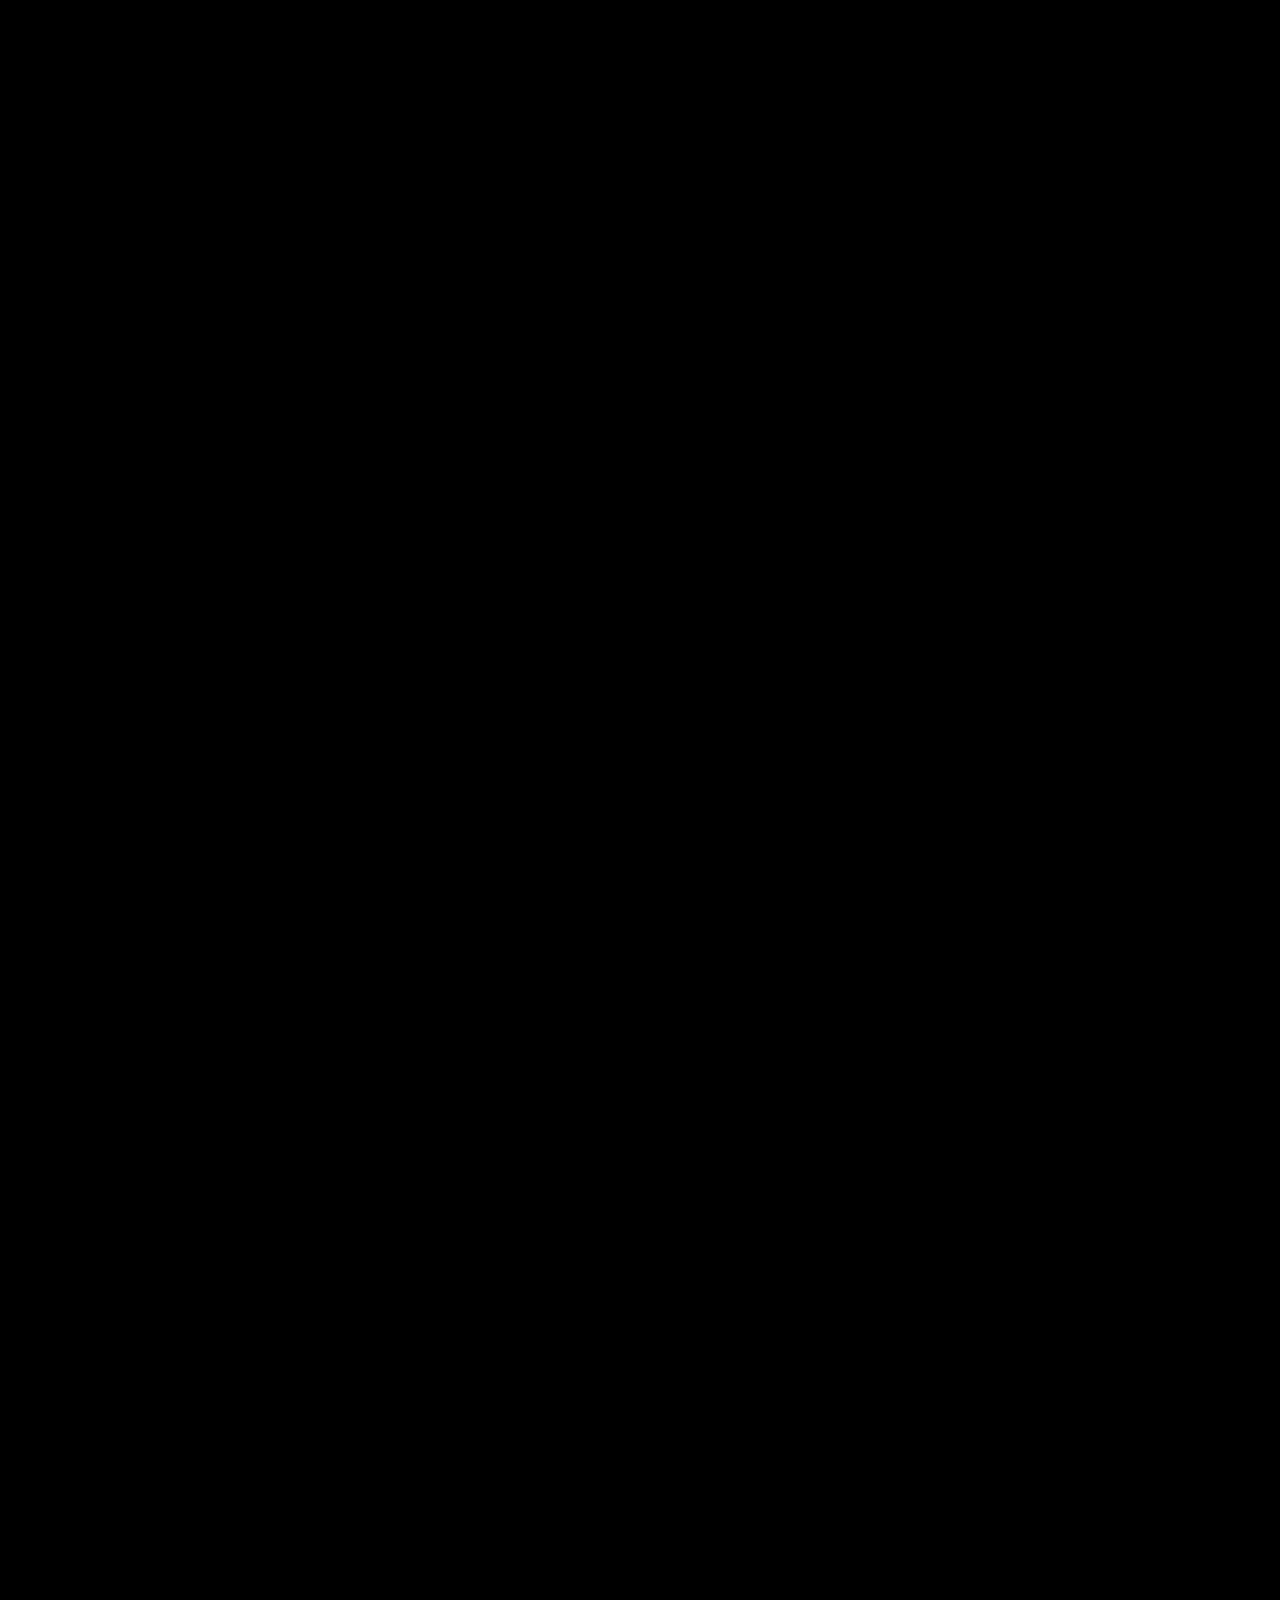
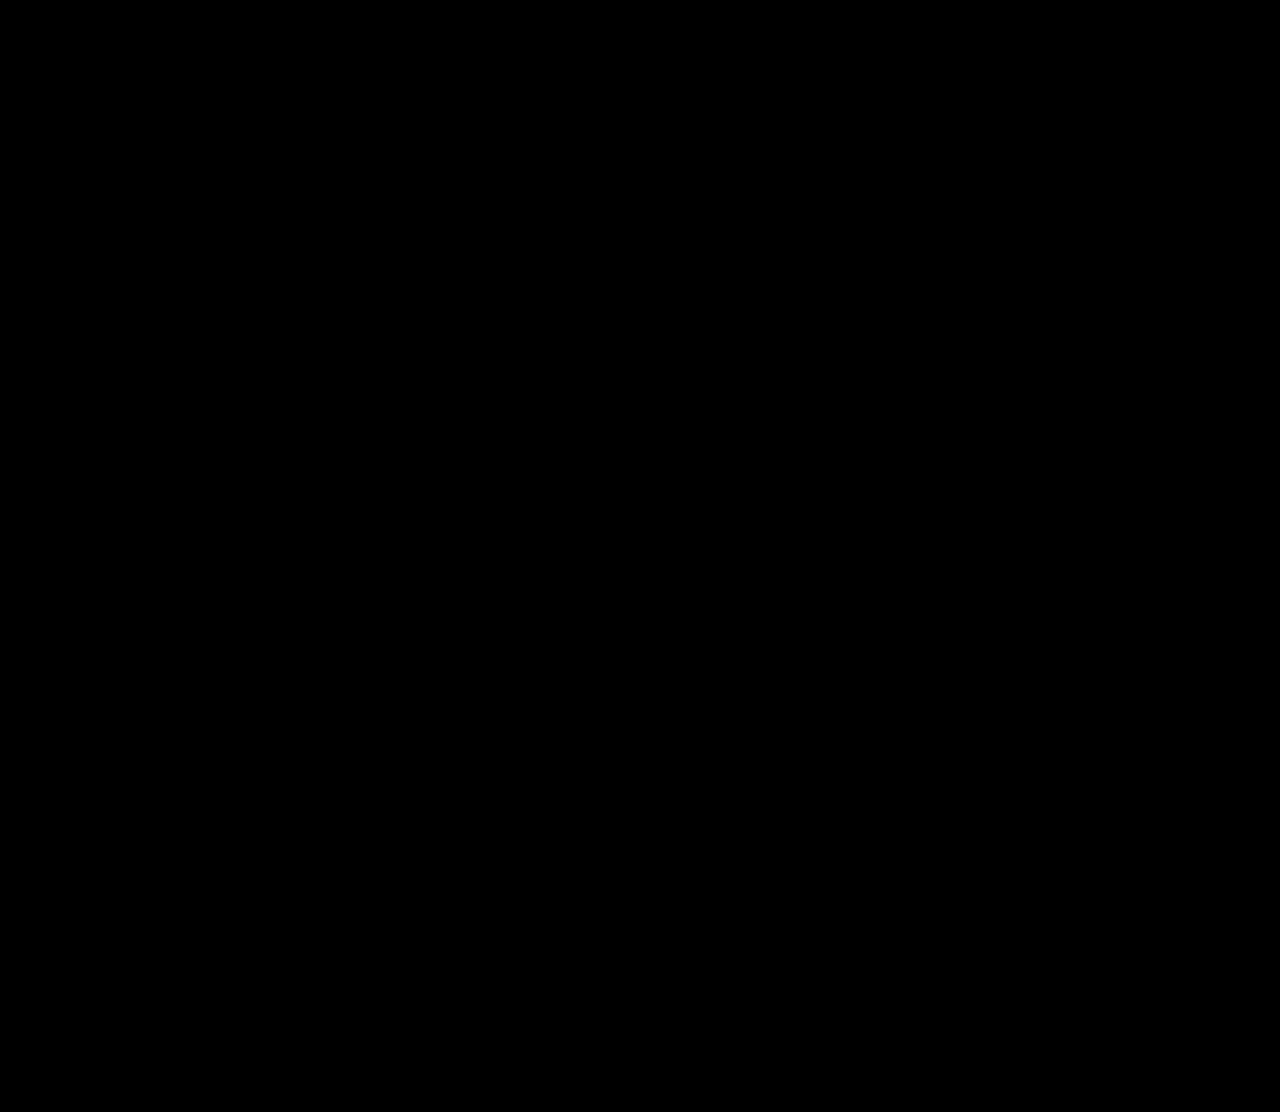
==== commit f054666c: "Обновил main.html и sw.js" ====
--- a/PWA/main.html
+++ b/PWA/main.html
@@ -346,23 +346,7 @@
             .about-credits-viewport {
                 margin-top: clamp(0.75rem, 3vw, 1.5rem);
             }
-            .about-starwars-titles {
-                --crawl-fade-band: 40%;
-                width: min(9em, calc(100% - 1.5rem)) !important;
-                max-width: min(9em, 100%) !important;
-                height: min(50em, 72vh) !important;
-                left: 50% !important;
-                margin-left: 0 !important;
-                transform: translateX(-50%) perspective(200px) rotateX(25deg) !important;
-                -webkit-transform: translateX(-50%) perspective(200px) rotateX(25deg) !important;
-                font-size: clamp(660%, 19vw, 900%) !important;
-            }
-            .about-starwars-titlecontent {
-                font-size: clamp(2.75rem, 12.5vw, 3.5rem);
-                line-height: 1.5;
-                padding-left: clamp(0.35rem, 2.5vw, 0.65rem);
-                padding-right: clamp(0.35rem, 2.5vw, 0.65rem);
-            }
+            /* Окно титров: те же width/height/font-size, что и базовый .about-starwars-titles (ПК) — см. блок ниже */
             section {
                 padding: clamp(1rem, 4vw, 2rem);
                 padding-left: max(clamp(1rem, 4vw, 2rem), env(safe-area-inset-left, 0px));
@@ -901,7 +885,8 @@
             padding: 0;
             background: transparent;
             box-sizing: border-box;
-            overflow: hidden;
+            /* Обрезку текста титров даёт только .about-starwars-titles — по размеру самого блока */
+            overflow: visible;
             z-index: 1;
         }
 
@@ -927,21 +912,30 @@
         }
 
         .about-starwars-titles {
-            /* Верхняя полоса затухания: доля высоты блока титров (меньше % — выше «горизонт», больше читаемого текста) */
-            --crawl-fade-band: 44%;
+            /* Полоса маски у верхнего края; ~30% давало «горизонт» на трети блока — держим узко у верха */
+            --crawl-fade-band: 11%;
+            --crawl-fade-line: rgba(74, 222, 128, 0.92);
+            --crawl-fade-line-thickness: 2px;
+            /* Единое «окно» титров на всех ширинах (узкий экран не переопределяет em/vh отдельно) */
+            --crawl-window-w: min(10em, calc(100% - 2.5rem));
+            --crawl-window-h: 50em;
+            --crawl-window-font: clamp(800%, 18vw, 1150%);
             position: absolute;
-            width: min(10em, calc(100% - 2.5rem));
+            width: var(--crawl-window-w);
             max-width: min(10em, 100%);
-            height: 50em;
+            height: var(--crawl-window-h);
             bottom: 0;
             left: 50%;
             margin-left: 0;
-            font-size: clamp(800%, 18vw, 1150%);
+            font-size: var(--crawl-window-font);
             font-family: "Noto Sans", system-ui, sans-serif;
             font-weight: 700;
             text-align: justify;
             color: #ff6;
+            box-sizing: border-box;
+            /* Обрезка по border-box; без contain:paint — при rotateX давало ложный «срез» не у верха */
             overflow: hidden;
+            overflow: clip;
             transform-origin: center bottom;
             transform: translateX(-50%) perspective(300px) rotateX(25deg);
             -webkit-transform-origin: center bottom;
@@ -950,8 +944,11 @@
 
         @media (max-width: 768px) {
             .about-starwars-titles {
-                transform: translateX(-50%) perspective(200px) rotateX(25deg);
-                -webkit-transform: translateX(-50%) perspective(200px) rotateX(25deg);
+                transform: translateX(-50%) perspective(900px) rotateX(25deg);
+                -webkit-transform: translateX(-50%) perspective(900px) rotateX(25deg);
+            }
+            .about-starwars-titles::after {
+                display: none;
             }
         }
 
@@ -962,8 +959,13 @@
             right: 0;
             top: 0;
             bottom: auto;
-            height: var(--crawl-fade-band, 44%);
-            background-image: linear-gradient(to bottom, rgba(0, 0, 0, 1) 0%, rgba(0, 0, 0, 0.78) 30%, transparent 100%);
+            height: var(--crawl-fade-band, 11%);
+            background-image:
+                linear-gradient(to bottom, rgba(0, 0, 0, 1) 0%, rgba(0, 0, 0, 0.72) 42%, transparent 100%),
+                linear-gradient(to bottom, var(--crawl-fade-line, rgba(74, 222, 128, 0.92)), var(--crawl-fade-line, rgba(74, 222, 128, 0.92)));
+            background-size: 100% 100%, 100% var(--crawl-fade-line-thickness, 2px);
+            background-position: 0 0, center bottom;
+            background-repeat: no-repeat;
             pointer-events: none;
             z-index: 2;
         }
